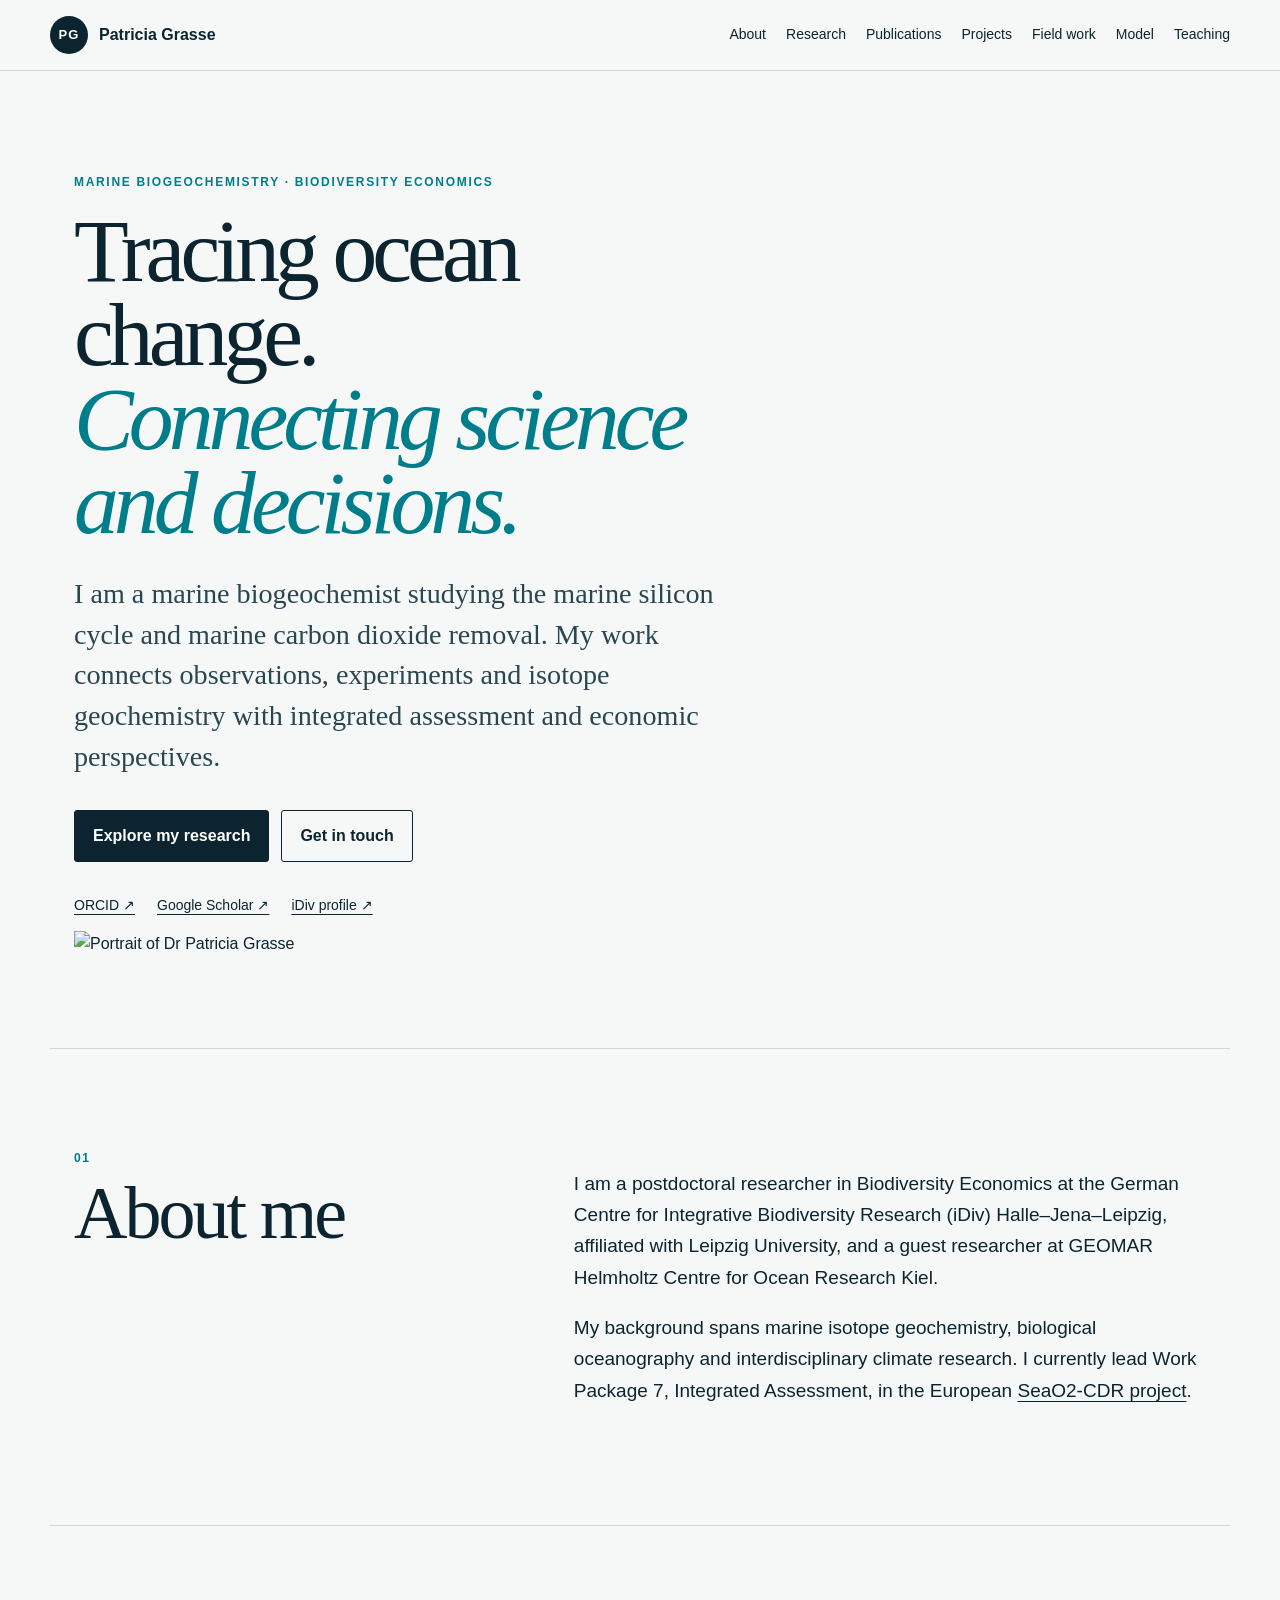
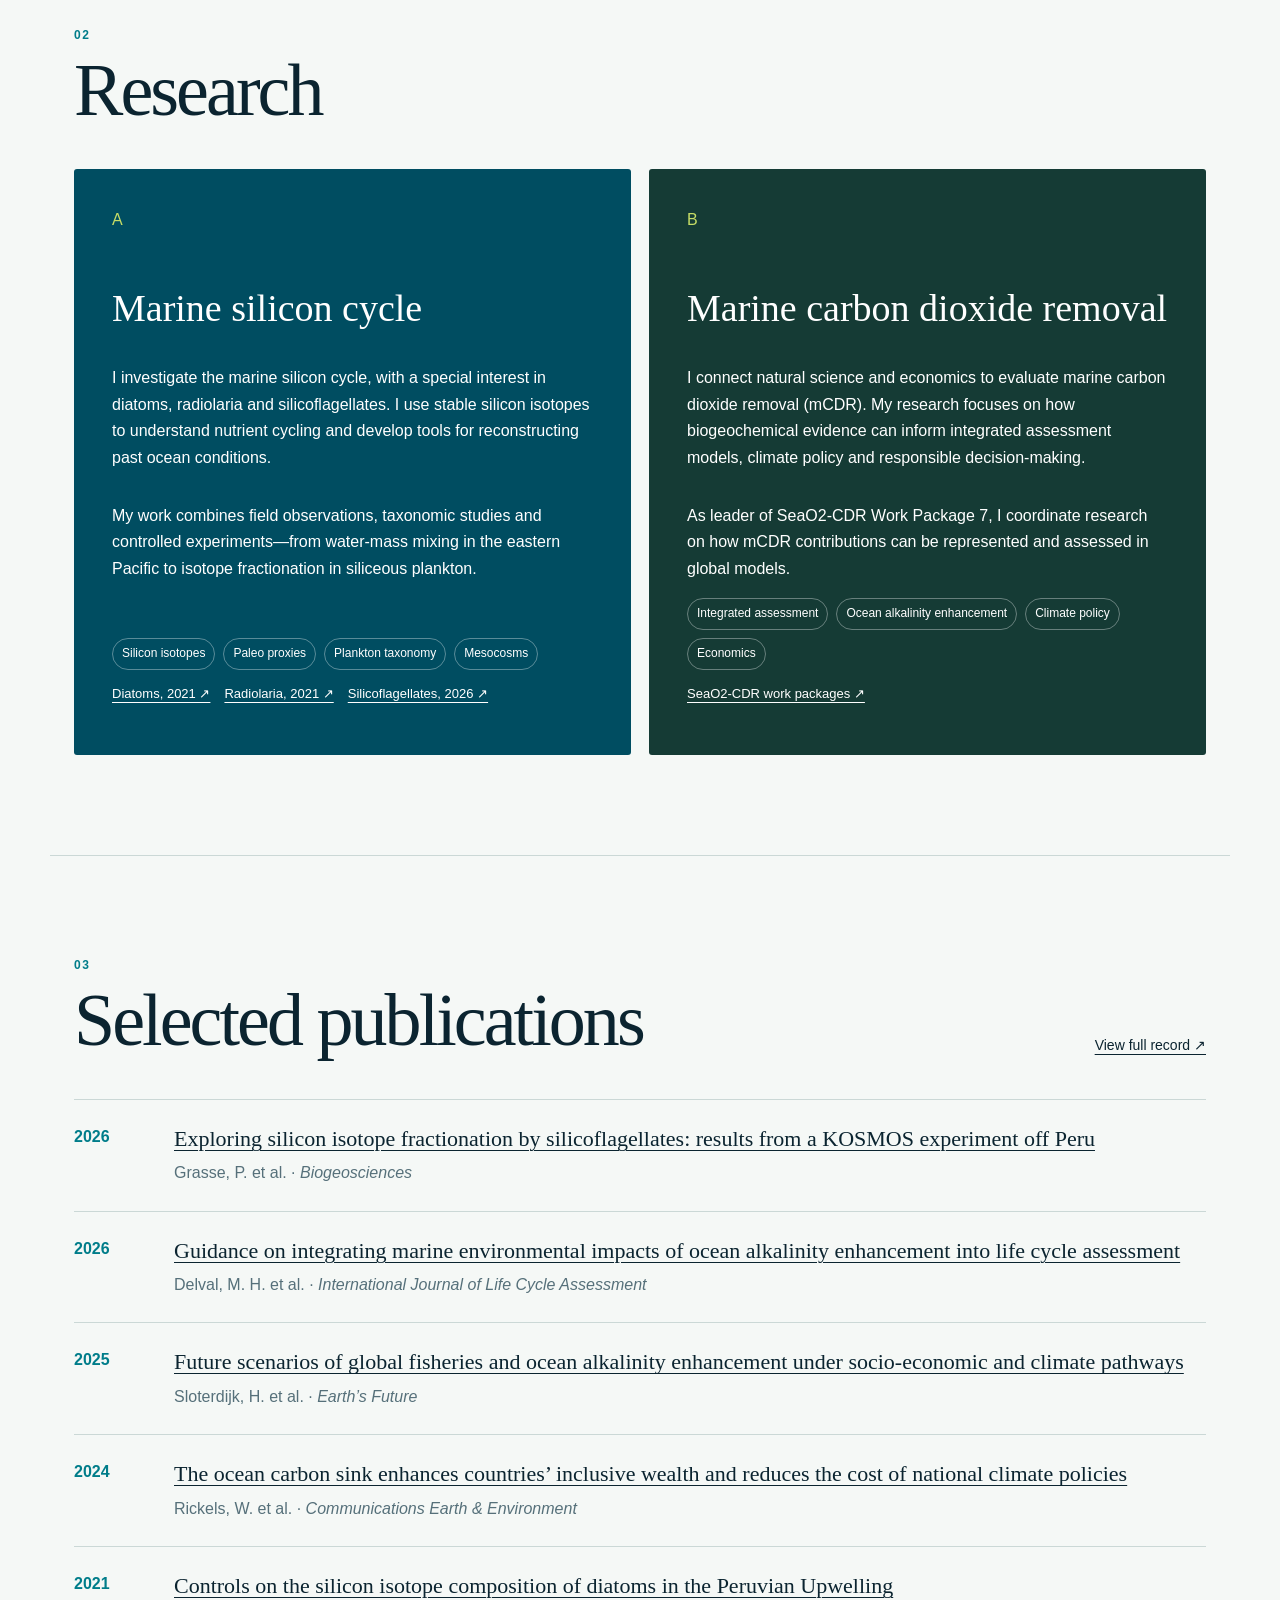
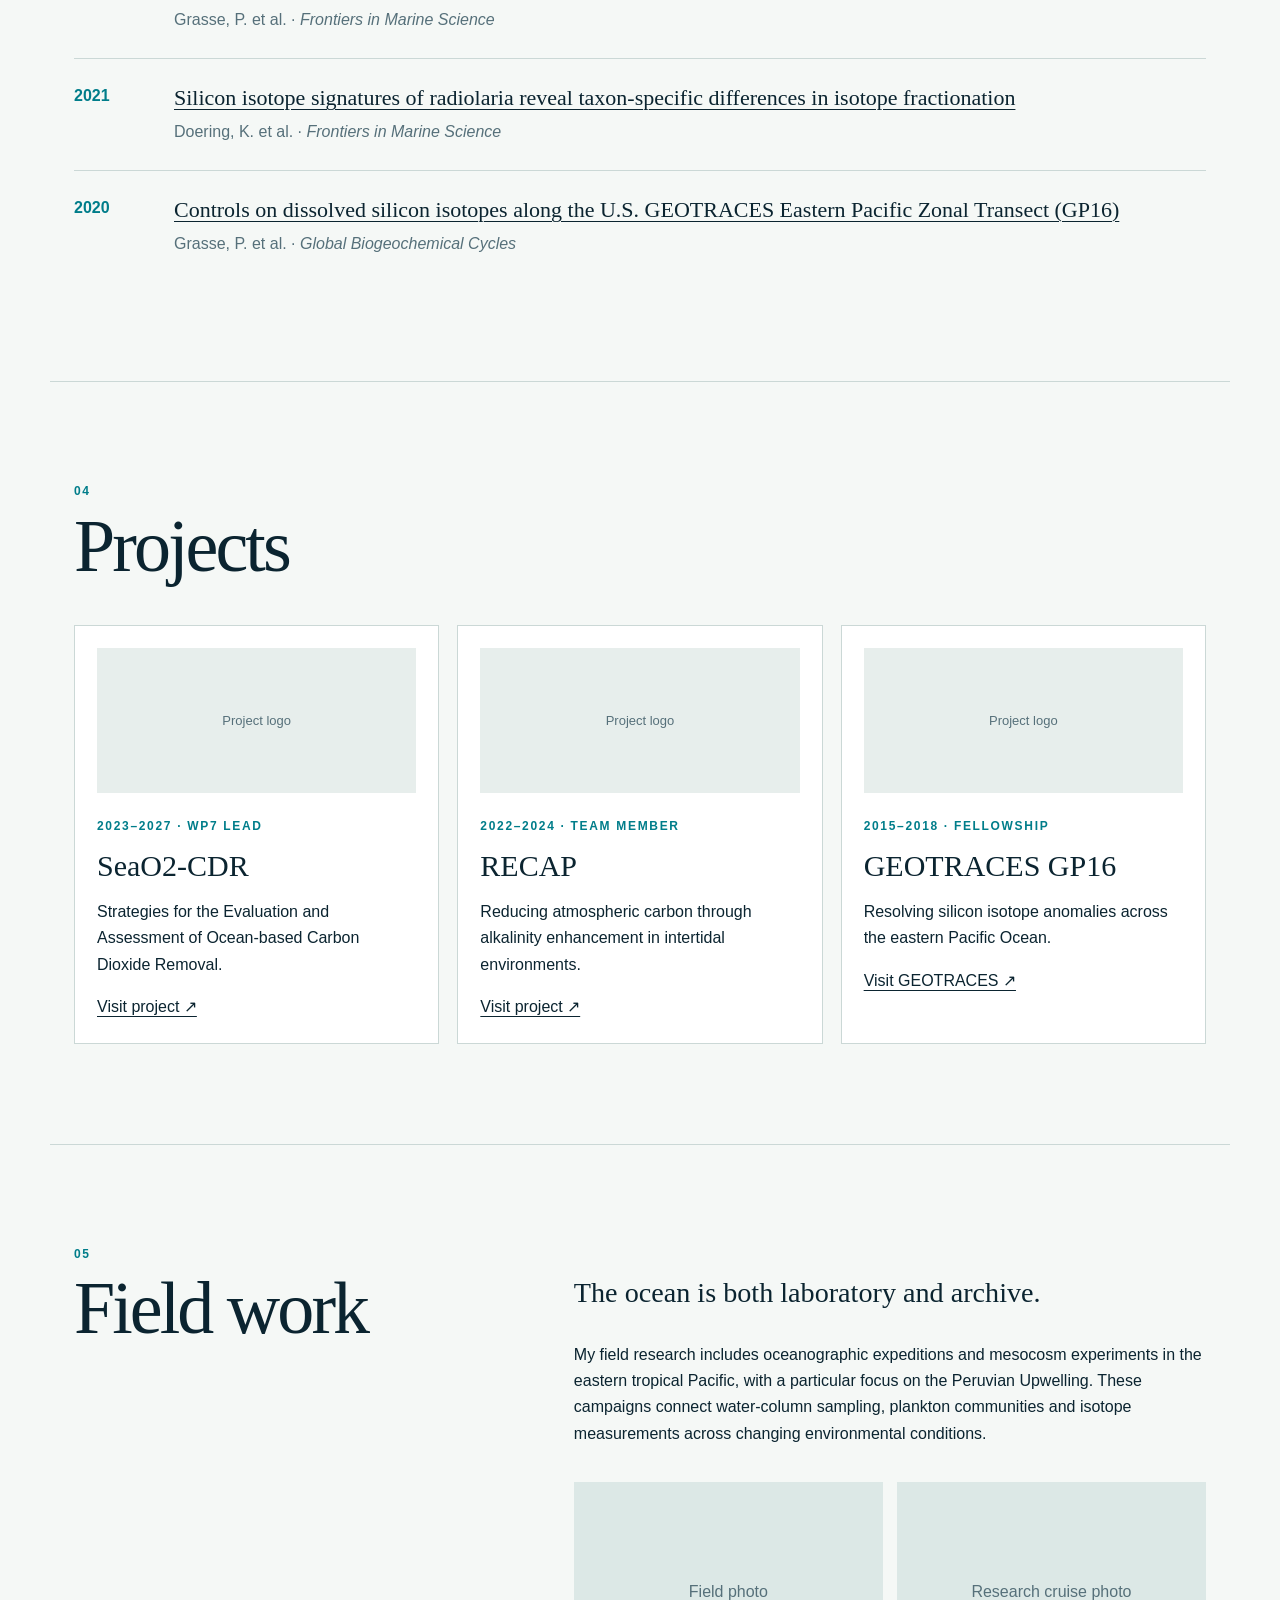
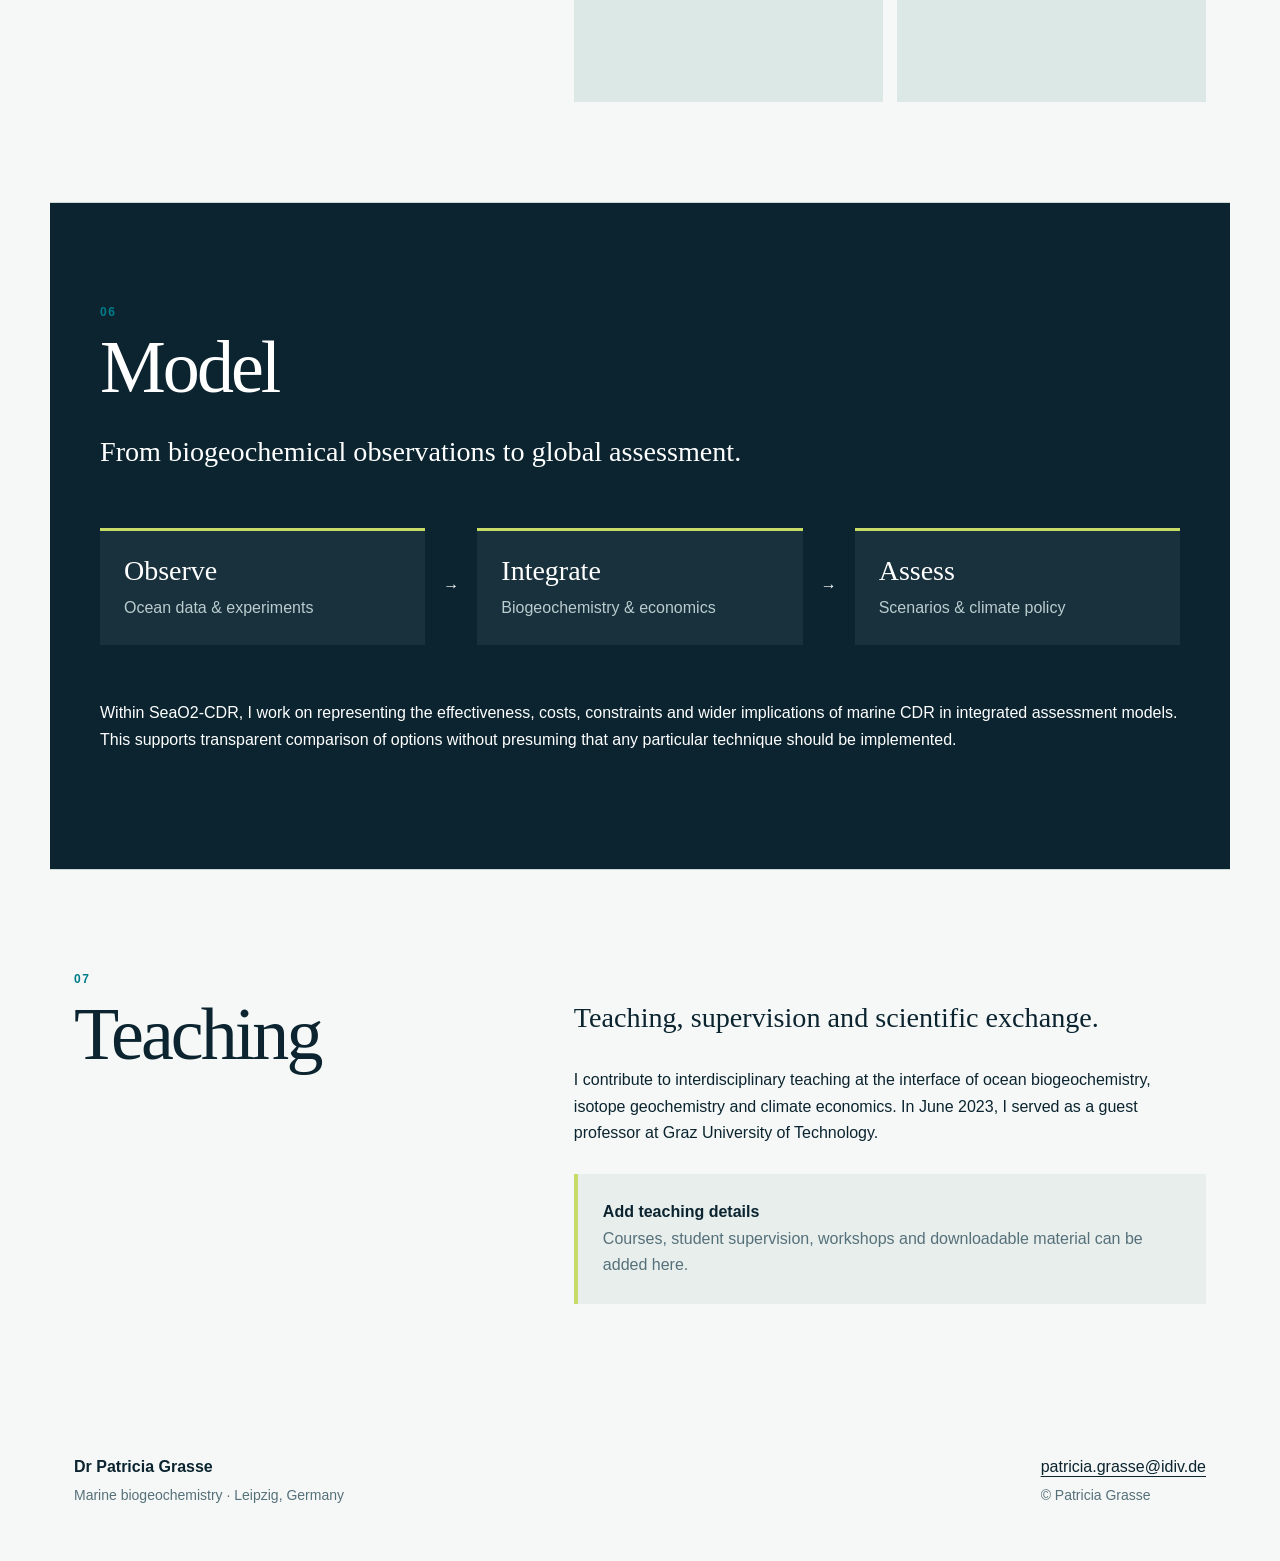
==== index.html @ 5b154c28 "Update index.html Portrait addedd" ====
<!doctype html>
<html lang="en">
<head>
  <meta charset="utf-8">
  <meta name="viewport" content="width=device-width,initial-scale=1">
  <meta name="description" content="Dr Patricia Grasse — marine biogeochemistry, silicon cycling and marine carbon dioxide removal.">
  <title>Dr Patricia Grasse | Marine Biogeochemistry</title>
  <link rel="stylesheet" href="assets/style.css">
  <script defer src="assets/site.js"></script>
</head>
<body>
  <header class="site-header">
    <a class="brand" href="#top" aria-label="Patricia Grasse, home">
      <span class="brand-mark">PG</span>
      <span>Patricia Grasse</span>
    </a>
    <button class="menu-button" aria-expanded="false" aria-controls="navigation">Menu</button>
    <nav id="navigation" aria-label="Main navigation">
      <a href="#about">About</a><a href="#research">Research</a><a href="#publications">Publications</a>
      <a href="#projects">Projects</a><a href="#fieldwork">Field work</a><a href="#model">Model</a><a href="#teaching">Teaching</a>
    </nav>
  </header>

  <main id="top">
    <section class="hero" id="about">
      <div class="hero-copy">
        <p class="eyebrow">Marine biogeochemistry · Biodiversity economics</p>
        <h1>Tracing ocean change.<br><em>Connecting science and decisions.</em></h1>
        <p class="intro">I am a marine biogeochemist studying the marine silicon cycle and marine carbon dioxide removal. My work connects observations, experiments and isotope geochemistry with integrated assessment and economic perspectives.</p>
        <div class="actions">
          <a class="button primary" href="#research">Explore my research</a>
          <a class="button" href="mailto:patricia.grasse@idiv.de">Get in touch</a>
        </div>
        <ul class="quick-links" aria-label="Research profiles">
          <li><a href="https://orcid.org/0000-0002-1745-4418" target="_blank" rel="noreferrer">ORCID ↗</a></li>
          <li><a href="https://scholar.google.com/citations?user=klbRgMwAAAAJ&amp;hl=en" target="_blank" rel="noreferrer">Google Scholar ↗</a></li>
          <li><a href="https://www.idiv.de/staff/patricia-grasse/" target="_blank" rel="noreferrer">iDiv profile ↗</a></li>
        </ul>
     <img
  class="portrait-photo"
  src="assets/patricia-grasse.jpg"
  alt="Portrait of Dr Patricia Grasse"
>
    </section>

    <section class="section split-heading">
      <div><p class="section-number">01</p><h2>About me</h2></div>
      <div class="prose">
        <p>I am a postdoctoral researcher in Biodiversity Economics at the German Centre for Integrative Biodiversity Research (iDiv) Halle–Jena–Leipzig, affiliated with Leipzig University, and a guest researcher at GEOMAR Helmholtz Centre for Ocean Research Kiel.</p>
        <p>My background spans marine isotope geochemistry, biological oceanography and interdisciplinary climate research. I currently lead Work Package 7, Integrated Assessment, in the European <a href="https://seao2-cdr.eu/" target="_blank" rel="noreferrer">SeaO2-CDR project</a>.</p>
      </div>
    </section>

    <section class="section" id="research">
      <div class="section-title"><p class="section-number">02</p><h2>Research</h2></div>
      <div class="research-grid">
        <article class="research-card silicon">
          <p class="card-index">A</p><h3>Marine silicon cycle</h3>
          <p>I investigate the marine silicon cycle, with a special interest in diatoms, radiolaria and silicoflagellates. I use stable silicon isotopes to understand nutrient cycling and develop tools for reconstructing past ocean conditions.</p>
          <p>My work combines field observations, taxonomic studies and controlled experiments—from water-mass mixing in the eastern Pacific to isotope fractionation in siliceous plankton.</p>
          <div class="tags"><span>Silicon isotopes</span><span>Paleo proxies</span><span>Plankton taxonomy</span><span>Mesocosms</span></div>
          <p class="references"><a href="https://doi.org/10.3389/fmars.2021.697400">Diatoms, 2021 ↗</a> <a href="https://doi.org/10.3389/fmars.2021.666896">Radiolaria, 2021 ↗</a> <a href="https://doi.org/10.5194/bg-23-5515-2026">Silicoflagellates, 2026 ↗</a></p>
        </article>
        <article class="research-card carbon">
          <p class="card-index">B</p><h3>Marine carbon dioxide removal</h3>
          <p>I connect natural science and economics to evaluate marine carbon dioxide removal (mCDR). My research focuses on how biogeochemical evidence can inform integrated assessment models, climate policy and responsible decision-making.</p>
          <p>As leader of SeaO2-CDR Work Package 7, I coordinate research on how mCDR contributions can be represented and assessed in global models.</p>
          <div class="tags"><span>Integrated assessment</span><span>Ocean alkalinity enhancement</span><span>Climate policy</span><span>Economics</span></div>
          <p class="references"><a href="https://seao2-cdr.eu/work-packages/" target="_blank" rel="noreferrer">SeaO2-CDR work packages ↗</a></p>
        </article>
      </div>
    </section>

    <section class="section" id="publications">
      <div class="section-title row"><div><p class="section-number">03</p><h2>Selected publications</h2></div><a class="text-link" href="https://scholar.google.com/citations?user=klbRgMwAAAAJ&amp;hl=en">View full record ↗</a></div>
      <ol class="publication-list">
        <li><time>2026</time><div><a href="https://doi.org/10.5194/bg-23-5515-2026">Exploring silicon isotope fractionation by silicoflagellates: results from a KOSMOS experiment off Peru</a><p>Grasse, P. et al. · <i>Biogeosciences</i></p></div></li>
        <li><time>2026</time><div><a href="https://doi.org/10.1007/s11367-026-02707-z">Guidance on integrating marine environmental impacts of ocean alkalinity enhancement into life cycle assessment</a><p>Delval, M. H. et al. · <i>International Journal of Life Cycle Assessment</i></p></div></li>
        <li><time>2025</time><div><a href="https://doi.org/10.1029/2024EF005478">Future scenarios of global fisheries and ocean alkalinity enhancement under socio-economic and climate pathways</a><p>Sloterdijk, H. et al. · <i>Earth’s Future</i></p></div></li>
        <li><time>2024</time><div><a href="https://doi.org/10.1038/s43247-024-01674-3">The ocean carbon sink enhances countries’ inclusive wealth and reduces the cost of national climate policies</a><p>Rickels, W. et al. · <i>Communications Earth &amp; Environment</i></p></div></li>
        <li><time>2021</time><div><a href="https://doi.org/10.3389/fmars.2021.697400">Controls on the silicon isotope composition of diatoms in the Peruvian Upwelling</a><p>Grasse, P. et al. · <i>Frontiers in Marine Science</i></p></div></li>
        <li><time>2021</time><div><a href="https://doi.org/10.3389/fmars.2021.666896">Silicon isotope signatures of radiolaria reveal taxon-specific differences in isotope fractionation</a><p>Doering, K. et al. · <i>Frontiers in Marine Science</i></p></div></li>
        <li><time>2020</time><div><a href="https://doi.org/10.1029/2020GB006538">Controls on dissolved silicon isotopes along the U.S. GEOTRACES Eastern Pacific Zonal Transect (GP16)</a><p>Grasse, P. et al. · <i>Global Biogeochemical Cycles</i></p></div></li>
      </ol>
    </section>

    <section class="section" id="projects">
      <div class="section-title"><p class="section-number">04</p><h2>Projects</h2></div>
      <div class="project-grid">
        <article><div class="logo-placeholder">Project logo</div><p class="meta">2023–2027 · WP7 lead</p><h3>SeaO2-CDR</h3><p>Strategies for the Evaluation and Assessment of Ocean-based Carbon Dioxide Removal.</p><a href="https://seao2-cdr.eu/">Visit project ↗</a></article>
        <article><div class="logo-placeholder">Project logo</div><p class="meta">2022–2024 · Team member</p><h3>RECAP</h3><p>Reducing atmospheric carbon through alkalinity enhancement in intertidal environments.</p><a href="https://www.cima.ualg.pt/recap/">Visit project ↗</a></article>
        <article><div class="logo-placeholder">Project logo</div><p class="meta">2015–2018 · Fellowship</p><h3>GEOTRACES GP16</h3><p>Resolving silicon isotope anomalies across the eastern Pacific Ocean.</p><a href="https://www.geotraces.org/">Visit GEOTRACES ↗</a></article>
      </div>
    </section>

    <section class="section two-column" id="fieldwork">
      <div><p class="section-number">05</p><h2>Field work</h2></div>
      <div>
        <p class="lead">The ocean is both laboratory and archive.</p>
        <p>My field research includes oceanographic expeditions and mesocosm experiments in the eastern tropical Pacific, with a particular focus on the Peruvian Upwelling. These campaigns connect water-column sampling, plankton communities and isotope measurements across changing environmental conditions.</p>
        <div class="photo-strip"><div>Field photo</div><div>Research cruise photo</div></div>
      </div>
    </section>

    <section class="section model-section" id="model">
      <div><p class="section-number">06</p><h2>Model</h2><p class="lead">From biogeochemical observations to global assessment.</p></div>
      <div class="model-flow" aria-label="Research model workflow">
        <div><strong>Observe</strong><span>Ocean data &amp; experiments</span></div><b>→</b><div><strong>Integrate</strong><span>Biogeochemistry &amp; economics</span></div><b>→</b><div><strong>Assess</strong><span>Scenarios &amp; climate policy</span></div>
      </div>
      <p>Within SeaO2-CDR, I work on representing the effectiveness, costs, constraints and wider implications of marine CDR in integrated assessment models. This supports transparent comparison of options without presuming that any particular technique should be implemented.</p>
    </section>

    <section class="section two-column" id="teaching">
      <div><p class="section-number">07</p><h2>Teaching</h2></div>
      <div><p class="lead">Teaching, supervision and scientific exchange.</p><p>I contribute to interdisciplinary teaching at the interface of ocean biogeochemistry, isotope geochemistry and climate economics. In June 2023, I served as a guest professor at Graz University of Technology.</p><div class="placeholder-note"><strong>Add teaching details</strong><span>Courses, student supervision, workshops and downloadable material can be added here.</span></div></div>
    </section>
  </main>

  <footer><div><strong>Dr Patricia Grasse</strong><p>Marine biogeochemistry · Leipzig, Germany</p></div><div><a href="mailto:patricia.grasse@idiv.de">patricia.grasse@idiv.de</a><p>© <span id="year"></span> Patricia Grasse</p></div></footer>
</body>
</html>
---- assets/style.css ----
:root{--ink:#0b2430;--muted:#56707a;--paper:#f5f8f6;--white:#fff;--sea:#007d8a;--deep:#004d61;--lime:#c6dc66;--line:#cbd8d6;--max:1180px}*{box-sizing:border-box}html{scroll-behavior:smooth}body{margin:0;background:var(--paper);color:var(--ink);font:16px/1.65 Arial,Helvetica,sans-serif}a{color:inherit;text-decoration-thickness:1px;text-underline-offset:4px}a:hover{color:var(--sea)}.site-header{position:sticky;top:0;z-index:10;display:flex;align-items:center;justify-content:space-between;gap:24px;padding:16px max(24px,calc((100vw - var(--max))/2));background:rgba(245,248,246,.94);border-bottom:1px solid var(--line);backdrop-filter:blur(12px)}.brand{display:flex;align-items:center;gap:11px;font-weight:700;text-decoration:none}.brand-mark{display:grid;place-items:center;width:38px;height:38px;border-radius:50%;background:var(--ink);color:#fff;font-size:13px;letter-spacing:.08em}nav{display:flex;gap:20px}nav a{font-size:14px;text-decoration:none}.menu-button{display:none;border:1px solid var(--line);background:transparent;padding:8px 12px;border-radius:4px}main,footer{max-width:var(--max);margin:auto}.hero{min-height:680px;display:grid;grid-template-columns:1.5fr .8fr;align-items:center;gap:9vw;padding:90px 24px}.eyebrow,.section-number,.meta{font-size:12px;font-weight:700;letter-spacing:.14em;text-transform:uppercase;color:var(--sea)}h1{max-width:790px;margin:16px 0 26px;font-family:Georgia,serif;font-size:clamp(50px,7vw,96px);line-height:.94;letter-spacing:-.055em;font-weight:400}h1 em{color:var(--sea);font-weight:400}.intro,.lead{font-family:Georgia,serif;font-size:clamp(20px,2.2vw,29px);line-height:1.45}.intro{max-width:760px;color:#294651}.actions{display:flex;gap:12px;margin:32px 0}.button{padding:12px 18px;border:1px solid var(--ink);border-radius:3px;text-decoration:none;font-weight:700}.button.primary{background:var(--ink);color:#fff}.quick-links{display:flex;gap:22px;padding:0;list-style:none;font-size:14px}.portrait-placeholder{aspect-ratio:3/4;display:flex;flex-direction:column;justify-content:flex-end;padding:25px;background:linear-gradient(145deg,#0b586a,#78b9b2);color:white;border-radius:2px}.portrait-placeholder span{font:40px Georgia,serif}.portrait-placeholder small{opacity:.8}.section{padding:100px 24px;border-top:1px solid var(--line);scroll-margin-top:65px}.section-title{margin-bottom:42px}.section-title.row{display:flex;align-items:end;justify-content:space-between;gap:20px}.section-number{margin:0 0 7px}.section h2{margin:0;font:400 clamp(42px,6vw,74px)/1 Georgia,serif;letter-spacing:-.04em}.split-heading,.two-column{display:grid;grid-template-columns:1fr 1.7fr;gap:10vw}.prose{font-size:19px}.research-grid{display:grid;grid-template-columns:1fr 1fr;gap:18px}.research-card{min-height:510px;padding:38px;border-radius:3px;color:#fff;display:flex;flex-direction:column}.research-card.silicon{background:var(--deep)}.research-card.carbon{background:#153b35}.card-index{margin:0 0 55px;color:var(--lime)}.research-card h3{font:38px/1.08 Georgia,serif;margin:0 0 20px}.research-card p{max-width:580px}.tags{display:flex;gap:8px;flex-wrap:wrap;margin-top:auto}.tags span{padding:5px 9px;border:1px solid rgba(255,255,255,.35);border-radius:20px;font-size:12px}.references{display:flex;gap:14px;flex-wrap:wrap;font-size:13px}.publication-list{padding:0;margin:0;list-style:none}.publication-list li{display:grid;grid-template-columns:80px 1fr;gap:20px;padding:24px 0;border-top:1px solid var(--line)}.publication-list time{color:var(--sea);font-weight:700}.publication-list a{font:22px/1.35 Georgia,serif}.publication-list p{margin:6px 0 0;color:var(--muted)}.text-link{font-size:14px}.project-grid{display:grid;grid-template-columns:repeat(3,1fr);gap:18px}.project-grid article{padding:22px;border:1px solid var(--line);background:var(--white)}.project-grid h3{font:30px Georgia,serif;margin:6px 0}.logo-placeholder{height:145px;display:grid;place-items:center;margin-bottom:24px;background:#e7eeec;color:var(--muted);font-size:13px}.photo-strip{display:grid;grid-template-columns:1fr 1fr;gap:14px;margin-top:35px}.photo-strip div{height:220px;display:grid;place-items:center;background:#dce8e6;color:var(--muted)}.model-section{background:var(--ink);color:#fff;max-width:none;padding-left:max(24px,calc((100vw - var(--max))/2));padding-right:max(24px,calc((100vw - var(--max))/2))}.model-flow{display:grid;grid-template-columns:1fr auto 1fr auto 1fr;align-items:center;gap:18px;margin:55px 0}.model-flow div{padding:24px;border-top:3px solid var(--lime);background:rgba(255,255,255,.06)}.model-flow strong,.model-flow span{display:block}.model-flow strong{font:28px Georgia,serif}.model-flow span{margin-top:8px;color:#b9cccf}.placeholder-note{display:flex;flex-direction:column;padding:25px;margin-top:28px;border-left:4px solid var(--lime);background:#e7eeec}.placeholder-note span{color:var(--muted)}footer{display:flex;justify-content:space-between;padding:50px 24px}footer p{margin:4px 0;color:var(--muted);font-size:14px}@media(max-width:850px){.menu-button{display:block}nav{display:none;position:absolute;left:0;right:0;top:71px;padding:18px 24px;background:var(--paper);border-bottom:1px solid var(--line);flex-direction:column}nav.open{display:flex}.hero{grid-template-columns:1fr;padding-top:60px}.portrait-placeholder{max-width:380px;width:100%}.split-heading,.two-column{grid-template-columns:1fr;gap:35px}.research-grid,.project-grid{grid-template-columns:1fr}.model-flow{grid-template-columns:1fr}.model-flow b{transform:rotate(90deg);justify-self:center}.section{padding-top:72px;padding-bottom:72px}}@media(max-width:520px){h1{font-size:48px}.actions,.quick-links,.section-title.row,footer{align-items:flex-start;flex-direction:column}.research-card{padding:26px}.publication-list li{grid-template-columns:55px 1fr}.photo-strip{grid-template-columns:1fr}.site-header{padding-left:16px;padding-right:16px}}
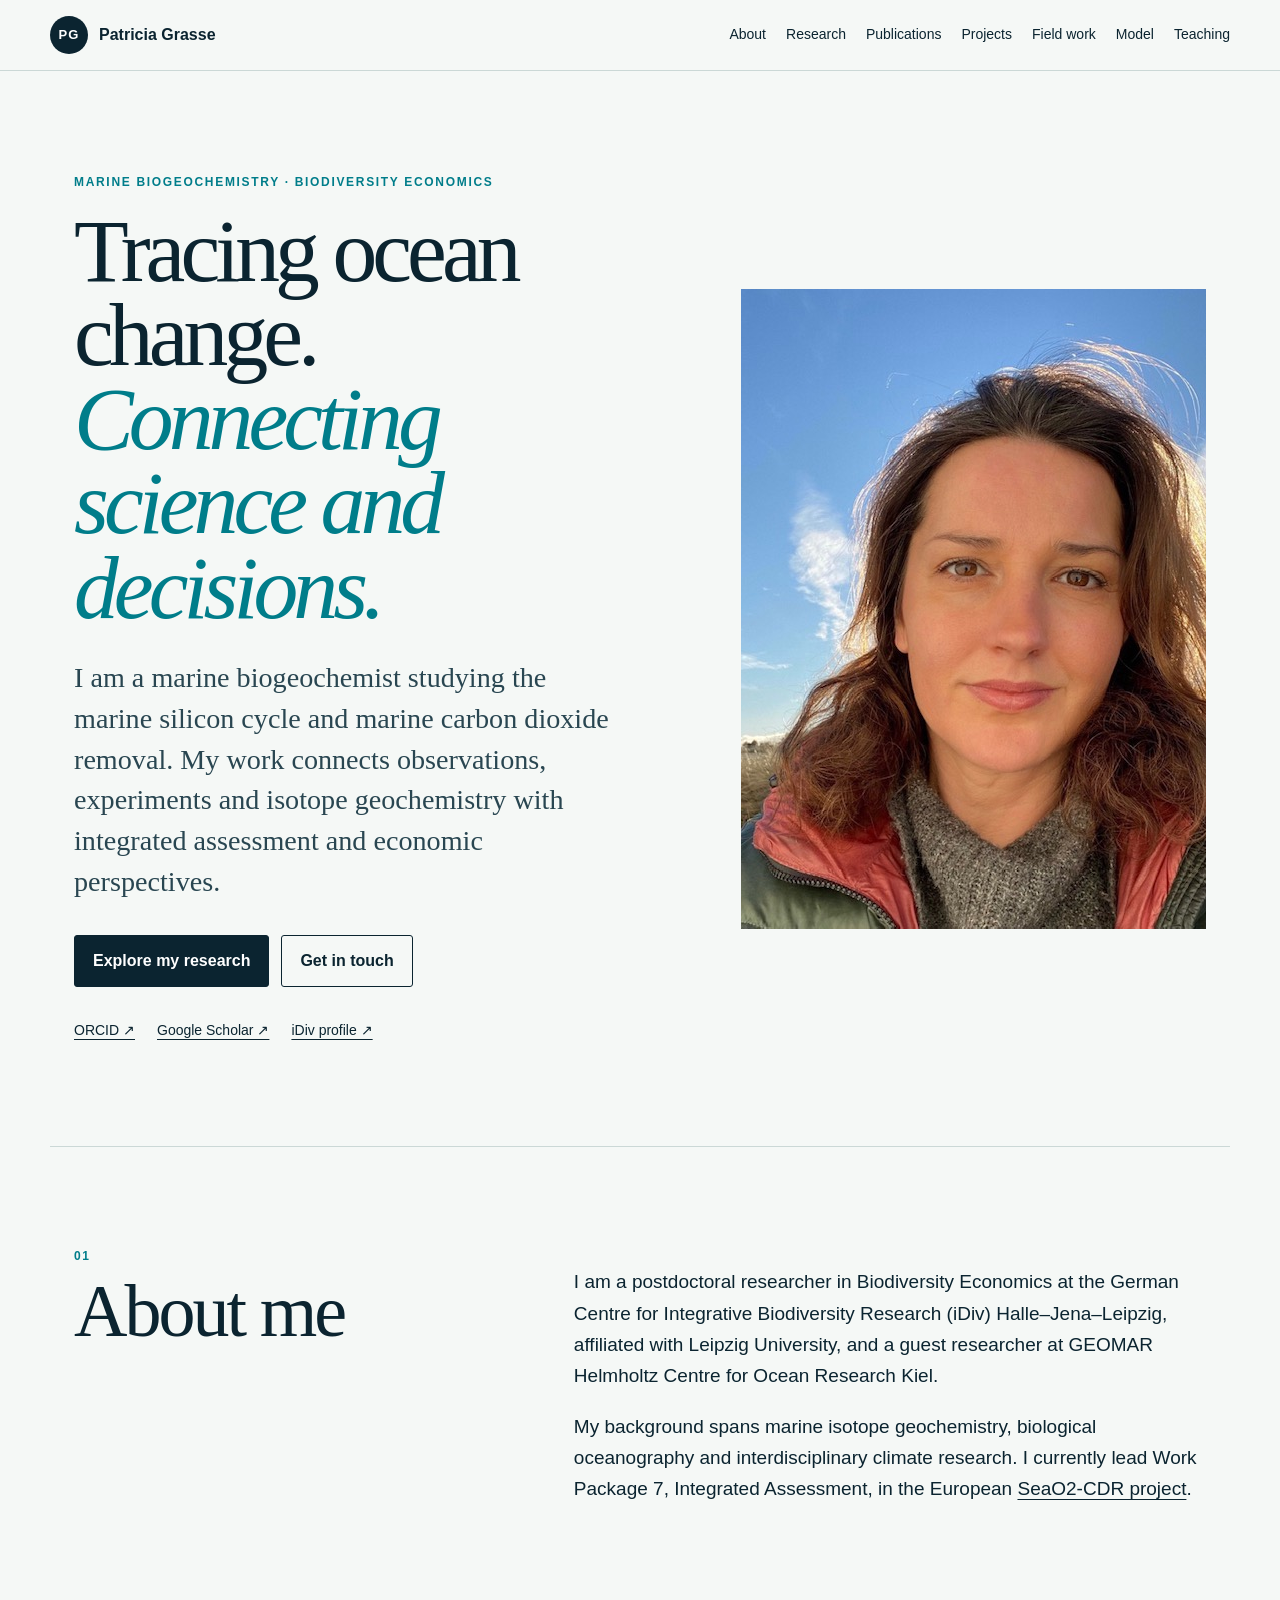
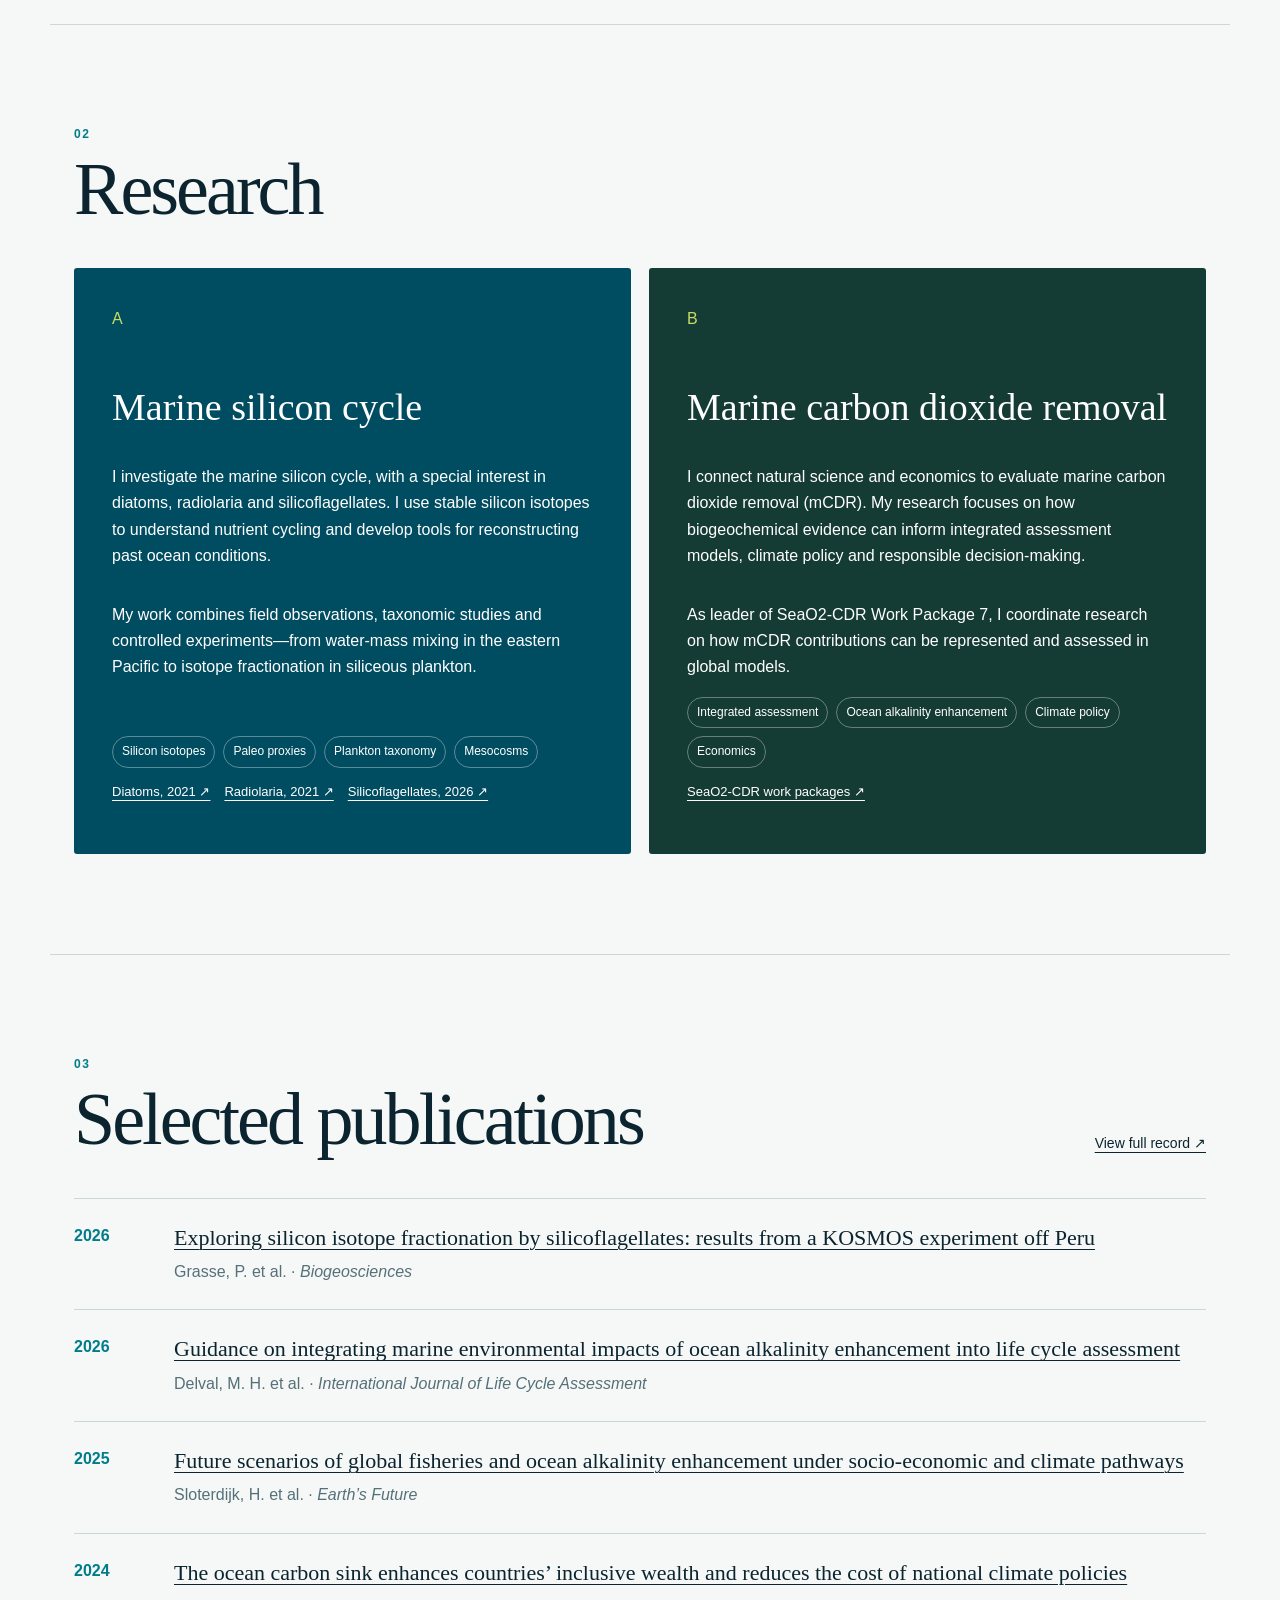
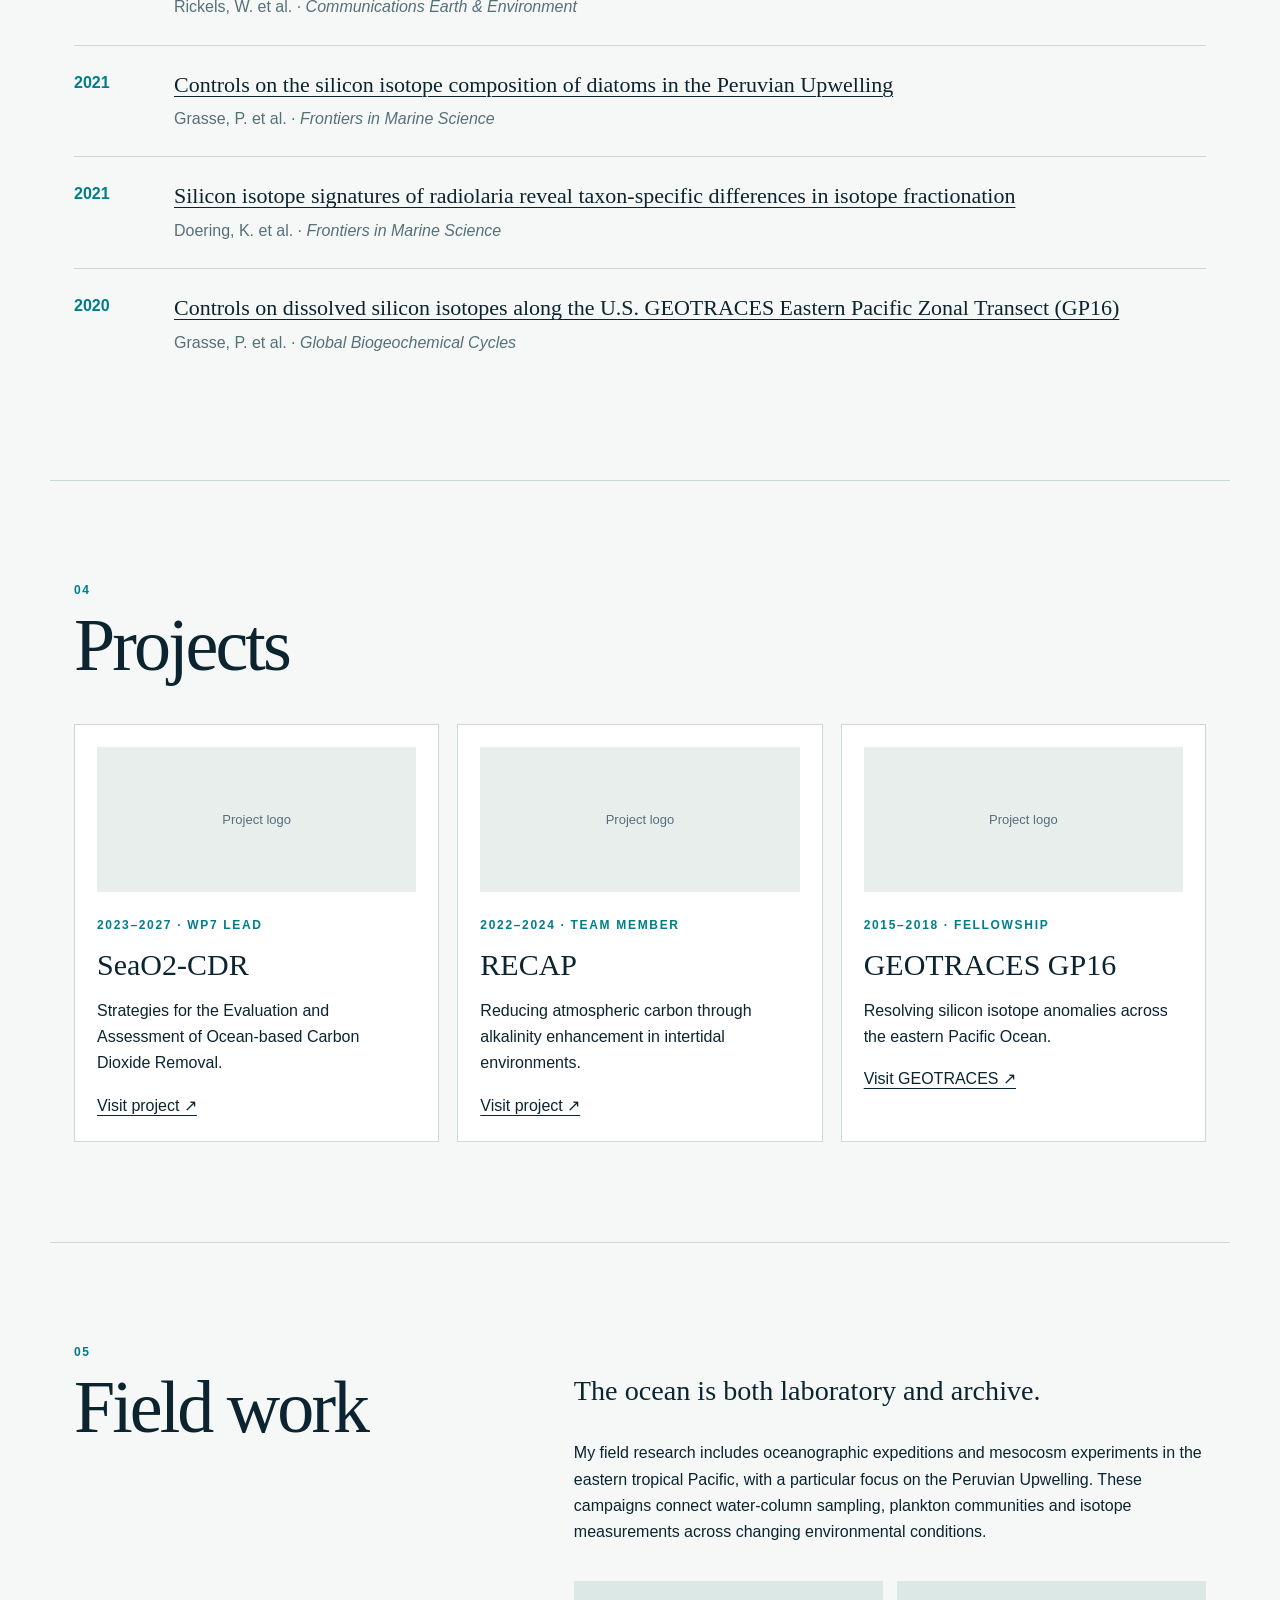
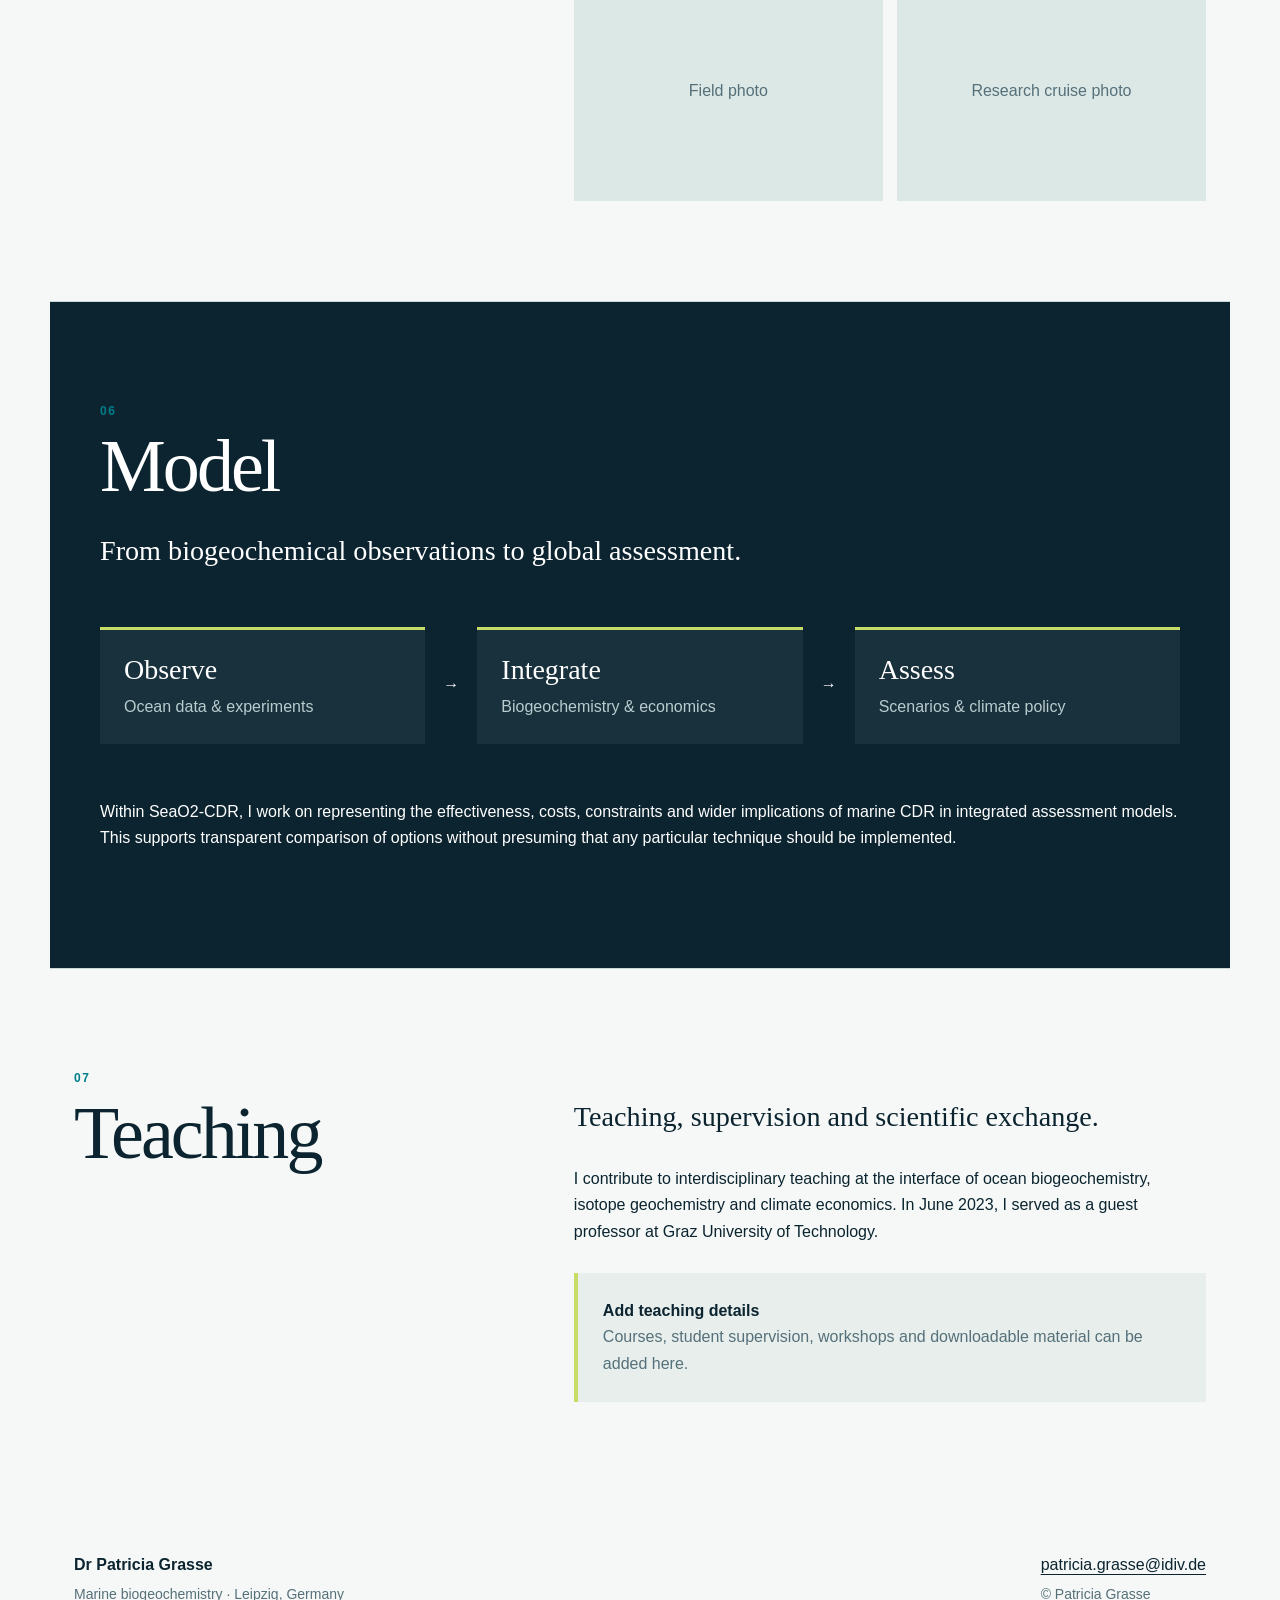
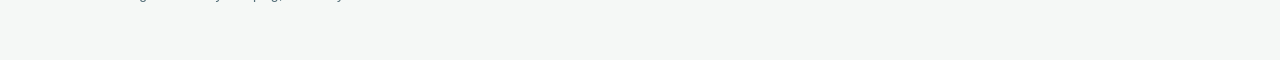
==== commit d5f82feb: "Update index.html error in closing idiv" ====
--- a/index.html
+++ b/index.html
@@ -31,17 +31,21 @@
           <a class="button primary" href="#research">Explore my research</a>
           <a class="button" href="mailto:patricia.grasse@idiv.de">Get in touch</a>
         </div>
-        <ul class="quick-links" aria-label="Research profiles">
-          <li><a href="https://orcid.org/0000-0002-1745-4418" target="_blank" rel="noreferrer">ORCID ↗</a></li>
-          <li><a href="https://scholar.google.com/citations?user=klbRgMwAAAAJ&amp;hl=en" target="_blank" rel="noreferrer">Google Scholar ↗</a></li>
-          <li><a href="https://www.idiv.de/staff/patricia-grasse/" target="_blank" rel="noreferrer">iDiv profile ↗</a></li>
-        </ul>
-     <img
+      <ul class="quick-links" aria-label="Research profiles">
+  <li><a href="https://orcid.org/0000-0002-1745-4418" target="_blank" rel="noreferrer">ORCID ↗</a></li>
+  <li><a href="https://scholar.google.com/citations?user=klbRgMwAAAAJ&amp;hl=en" target="_blank" rel="noreferrer">Google Scholar ↗</a></li>
+  <li><a href="https://www.idiv.de/staff/patricia-grasse/" target="_blank" rel="noreferrer">iDiv profile ↗</a></li>
+</ul>
+
+</div>
+
+<img
   class="portrait-photo"
   src="assets/patricia-grasse.jpg"
   alt="Portrait of Dr Patricia Grasse"
 >
-    </section>
+
+</section>
 
     <section class="section split-heading">
       <div><p class="section-number">01</p><h2>About me</h2></div>
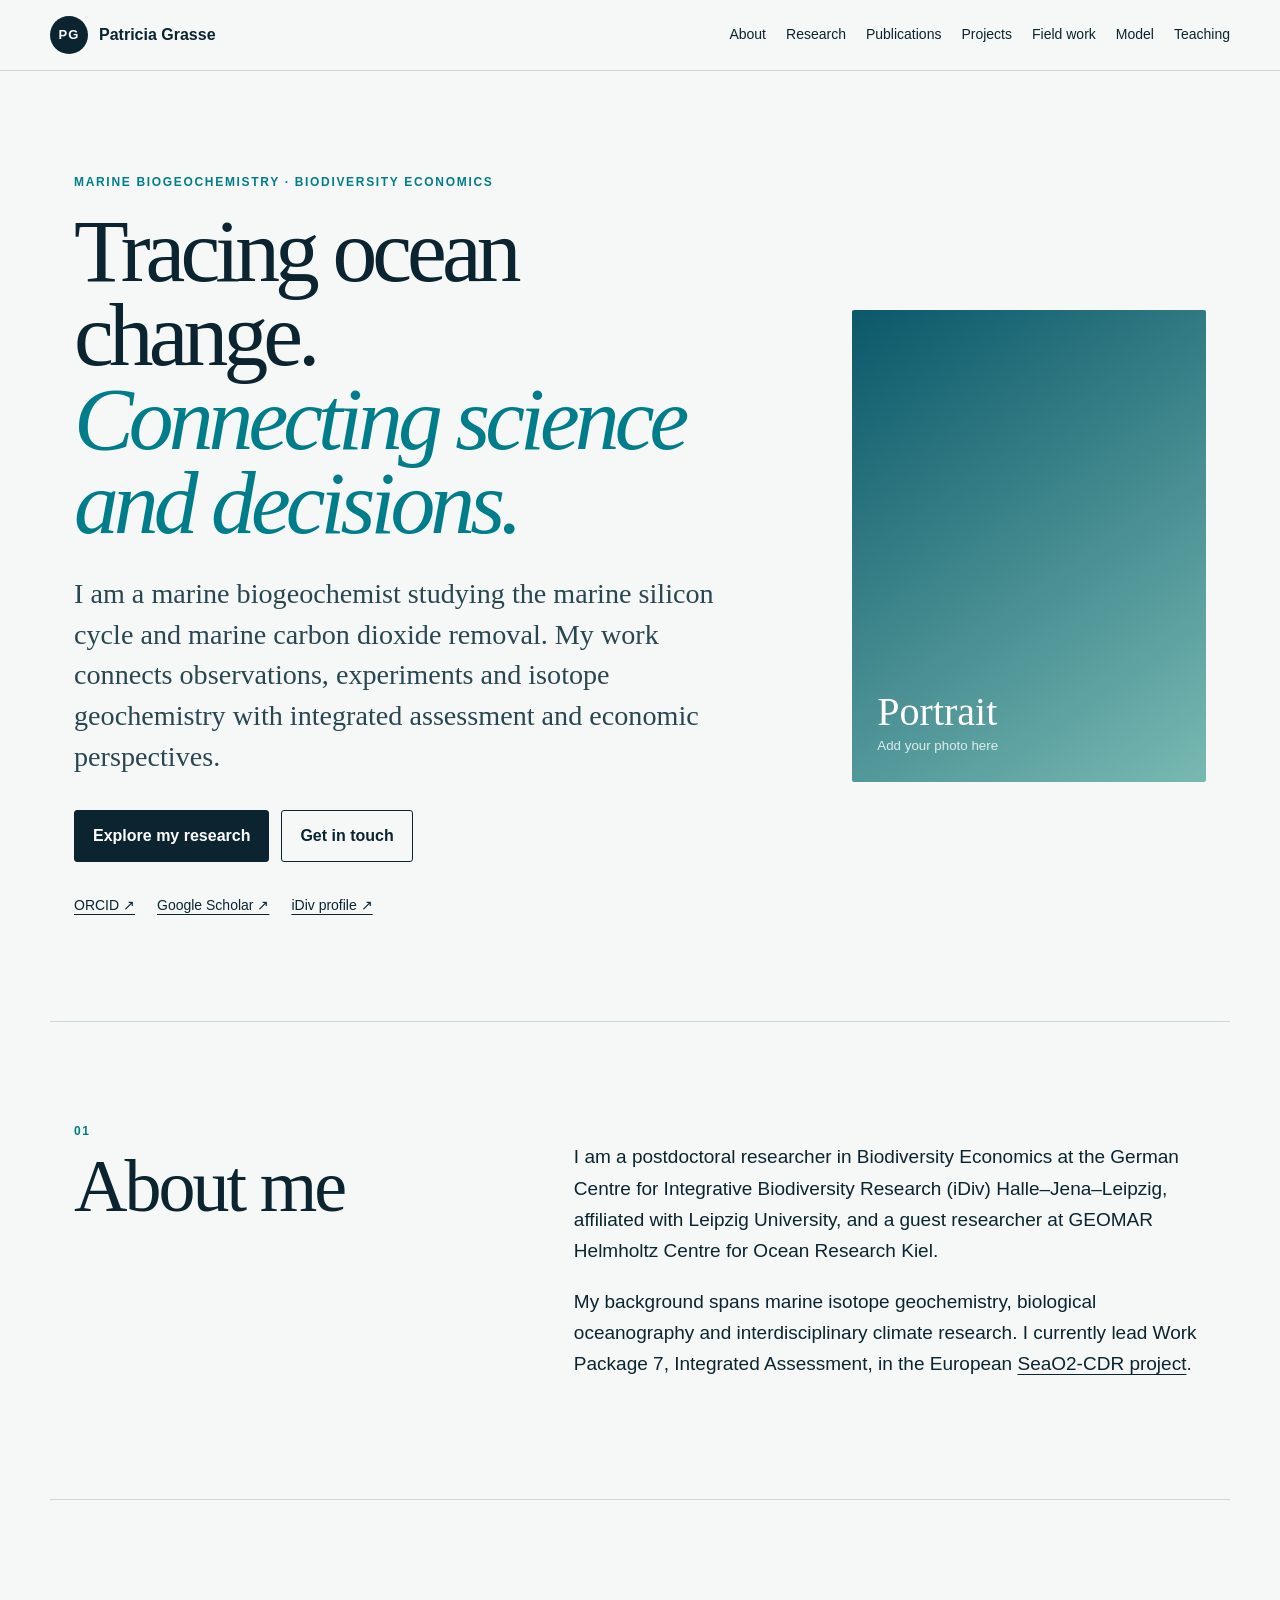
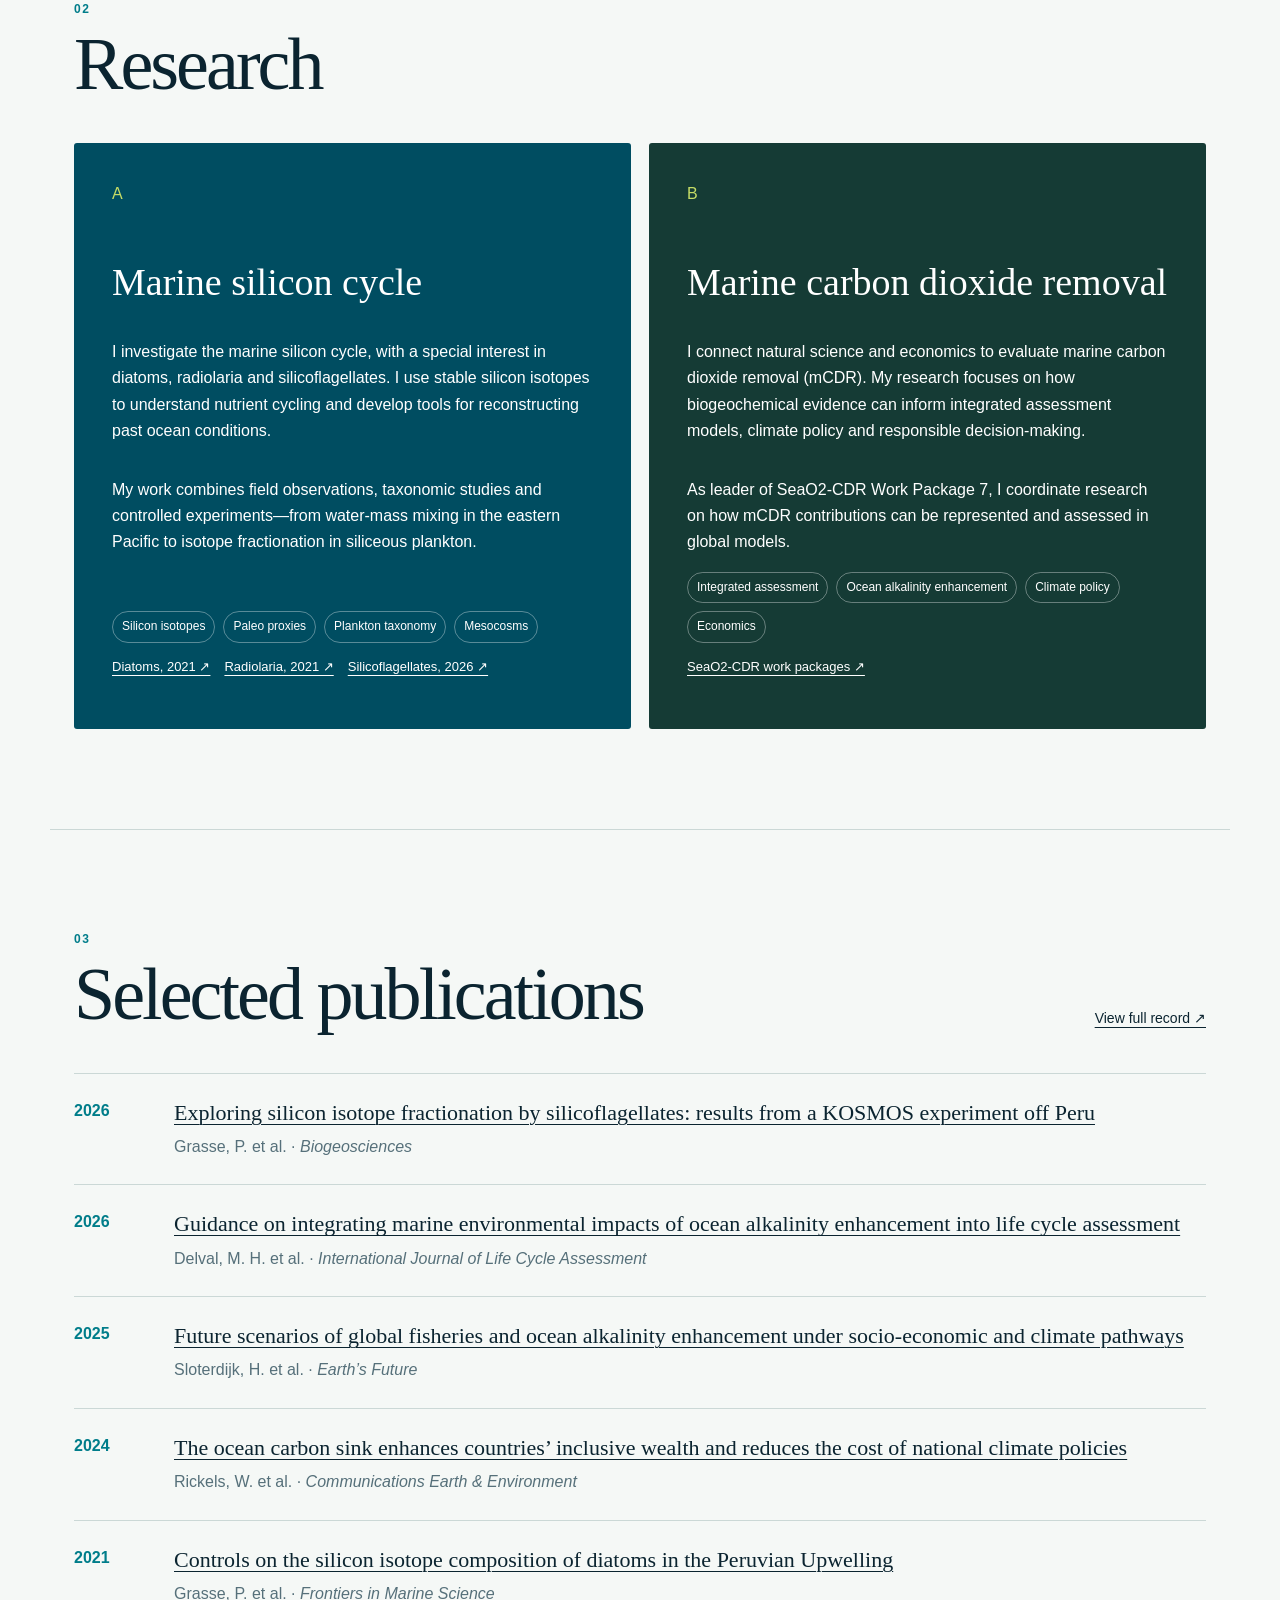
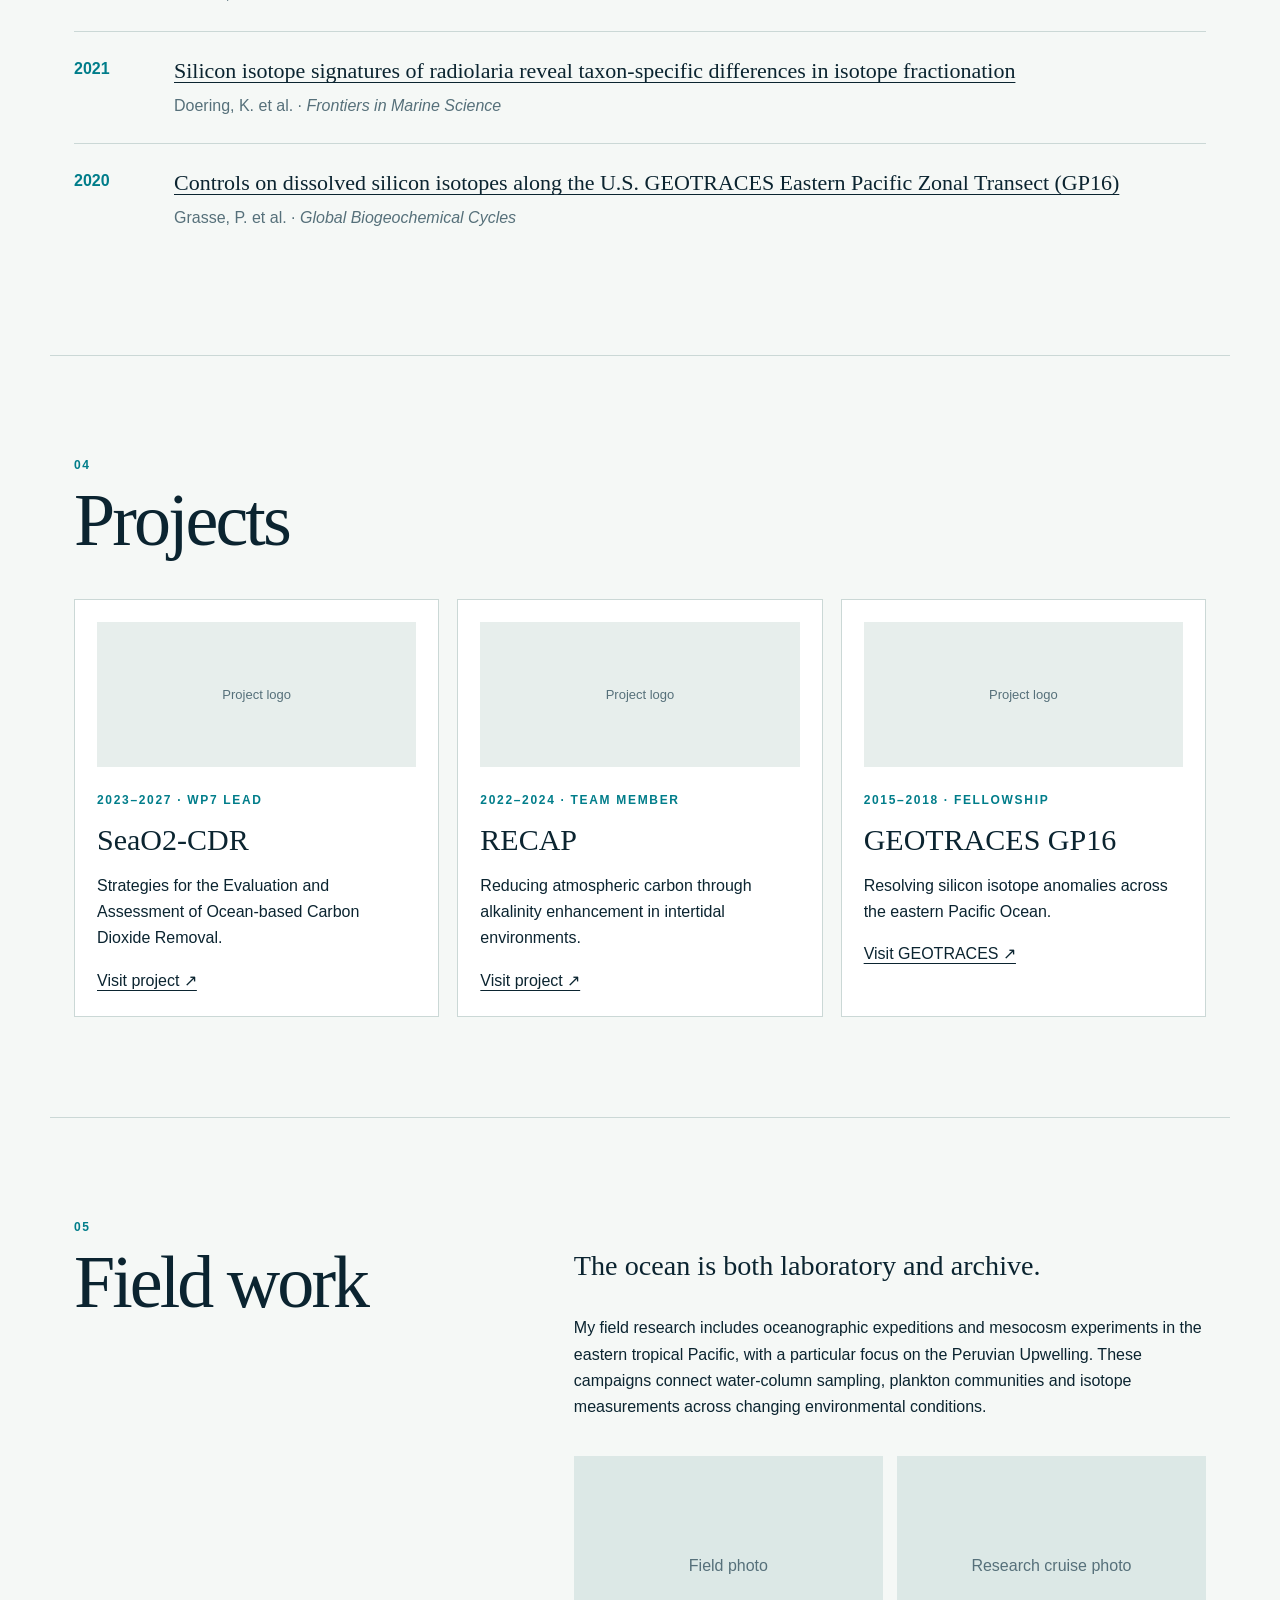
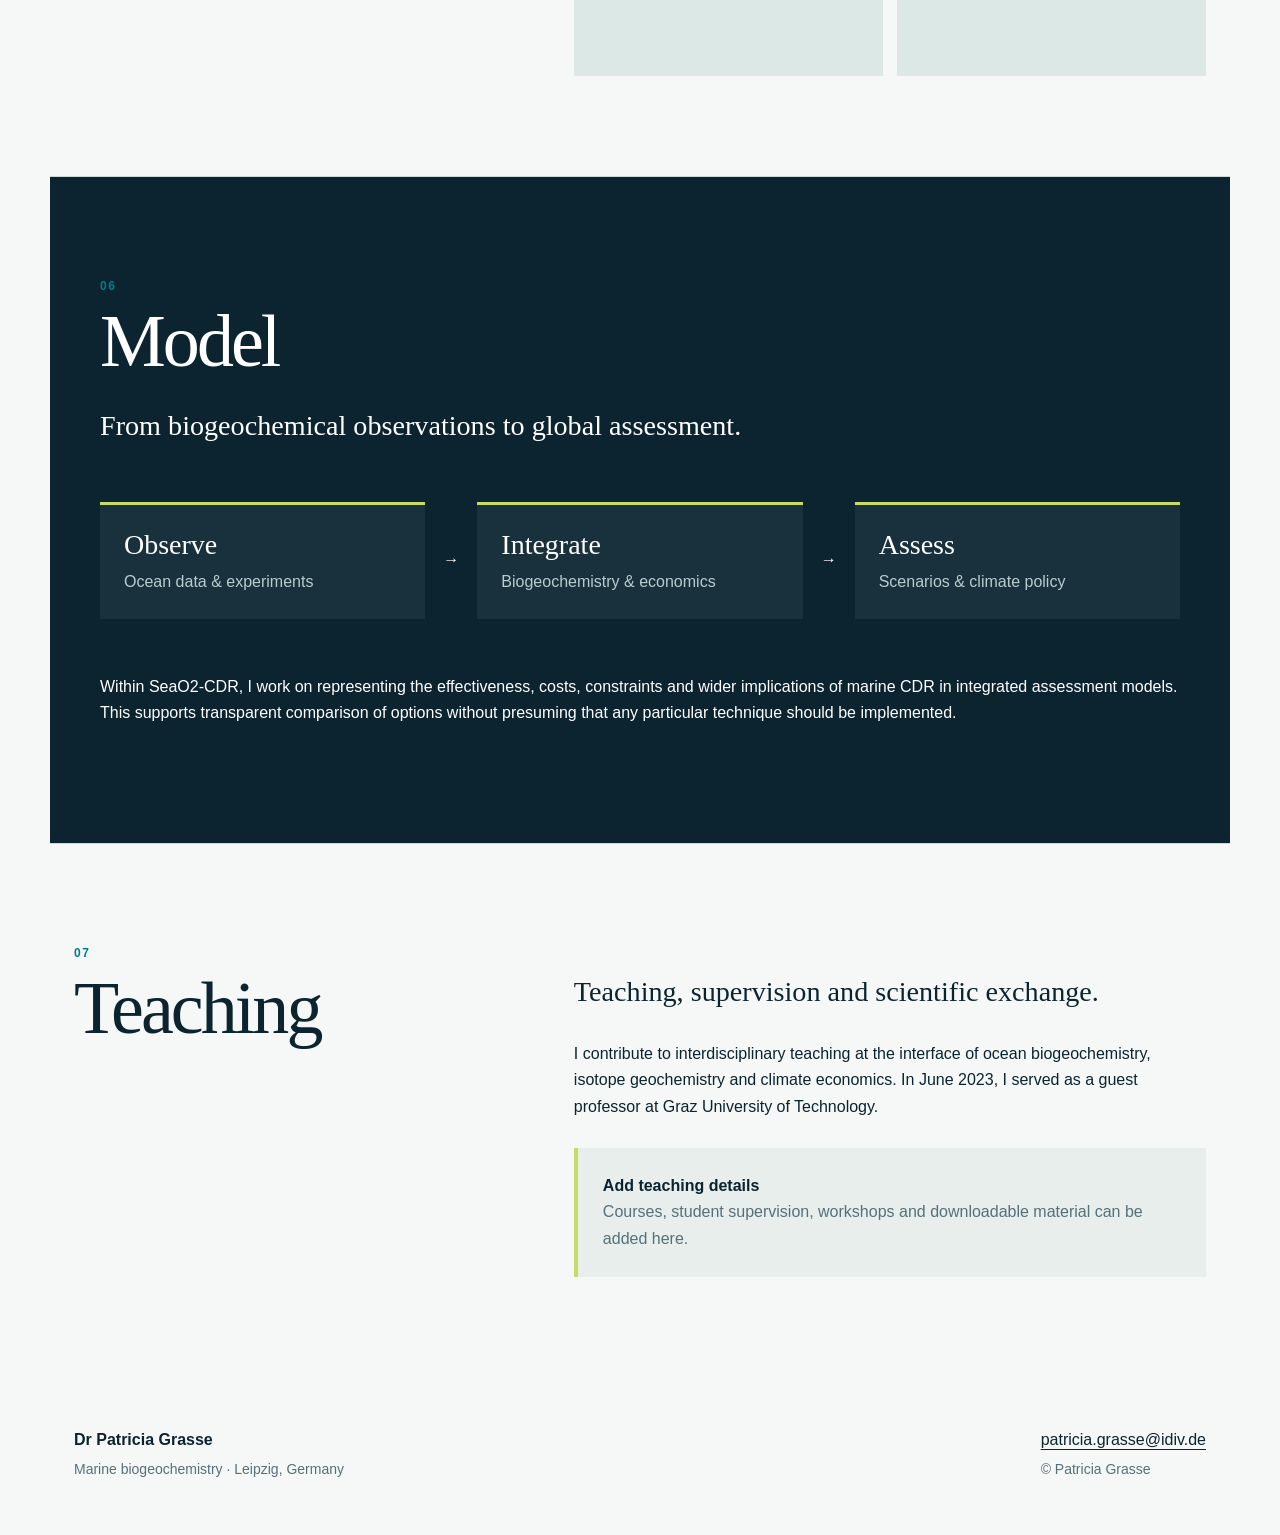
==== commit bbb2254f: "Add files via upload" ====
--- a/index.html
+++ b/index.html
@@ -31,21 +31,16 @@
           <a class="button primary" href="#research">Explore my research</a>
           <a class="button" href="mailto:patricia.grasse@idiv.de">Get in touch</a>
         </div>
-      <ul class="quick-links" aria-label="Research profiles">
-  <li><a href="https://orcid.org/0000-0002-1745-4418" target="_blank" rel="noreferrer">ORCID ↗</a></li>
-  <li><a href="https://scholar.google.com/citations?user=klbRgMwAAAAJ&amp;hl=en" target="_blank" rel="noreferrer">Google Scholar ↗</a></li>
-  <li><a href="https://www.idiv.de/staff/patricia-grasse/" target="_blank" rel="noreferrer">iDiv profile ↗</a></li>
-</ul>
-
-</div>
-
-<img
-  class="portrait-photo"
-  src="assets/patricia-grasse.jpg"
-  alt="Portrait of Dr Patricia Grasse"
->
-
-</section>
+        <ul class="quick-links" aria-label="Research profiles">
+          <li><a href="https://orcid.org/0000-0002-1745-4418" target="_blank" rel="noreferrer">ORCID ↗</a></li>
+          <li><a href="https://scholar.google.com/citations?user=klbRgMwAAAAJ&amp;hl=en" target="_blank" rel="noreferrer">Google Scholar ↗</a></li>
+          <li><a href="https://www.idiv.de/staff/patricia-grasse/" target="_blank" rel="noreferrer">iDiv profile ↗</a></li>
+        </ul>
+      </div>
+      <div class="portrait-placeholder" role="img" aria-label="Placeholder for a portrait of Patricia Grasse">
+        <span>Portrait</span><small>Add your photo here</small>
+      </div>
+    </section>
 
     <section class="section split-heading">
       <div><p class="section-number">01</p><h2>About me</h2></div>
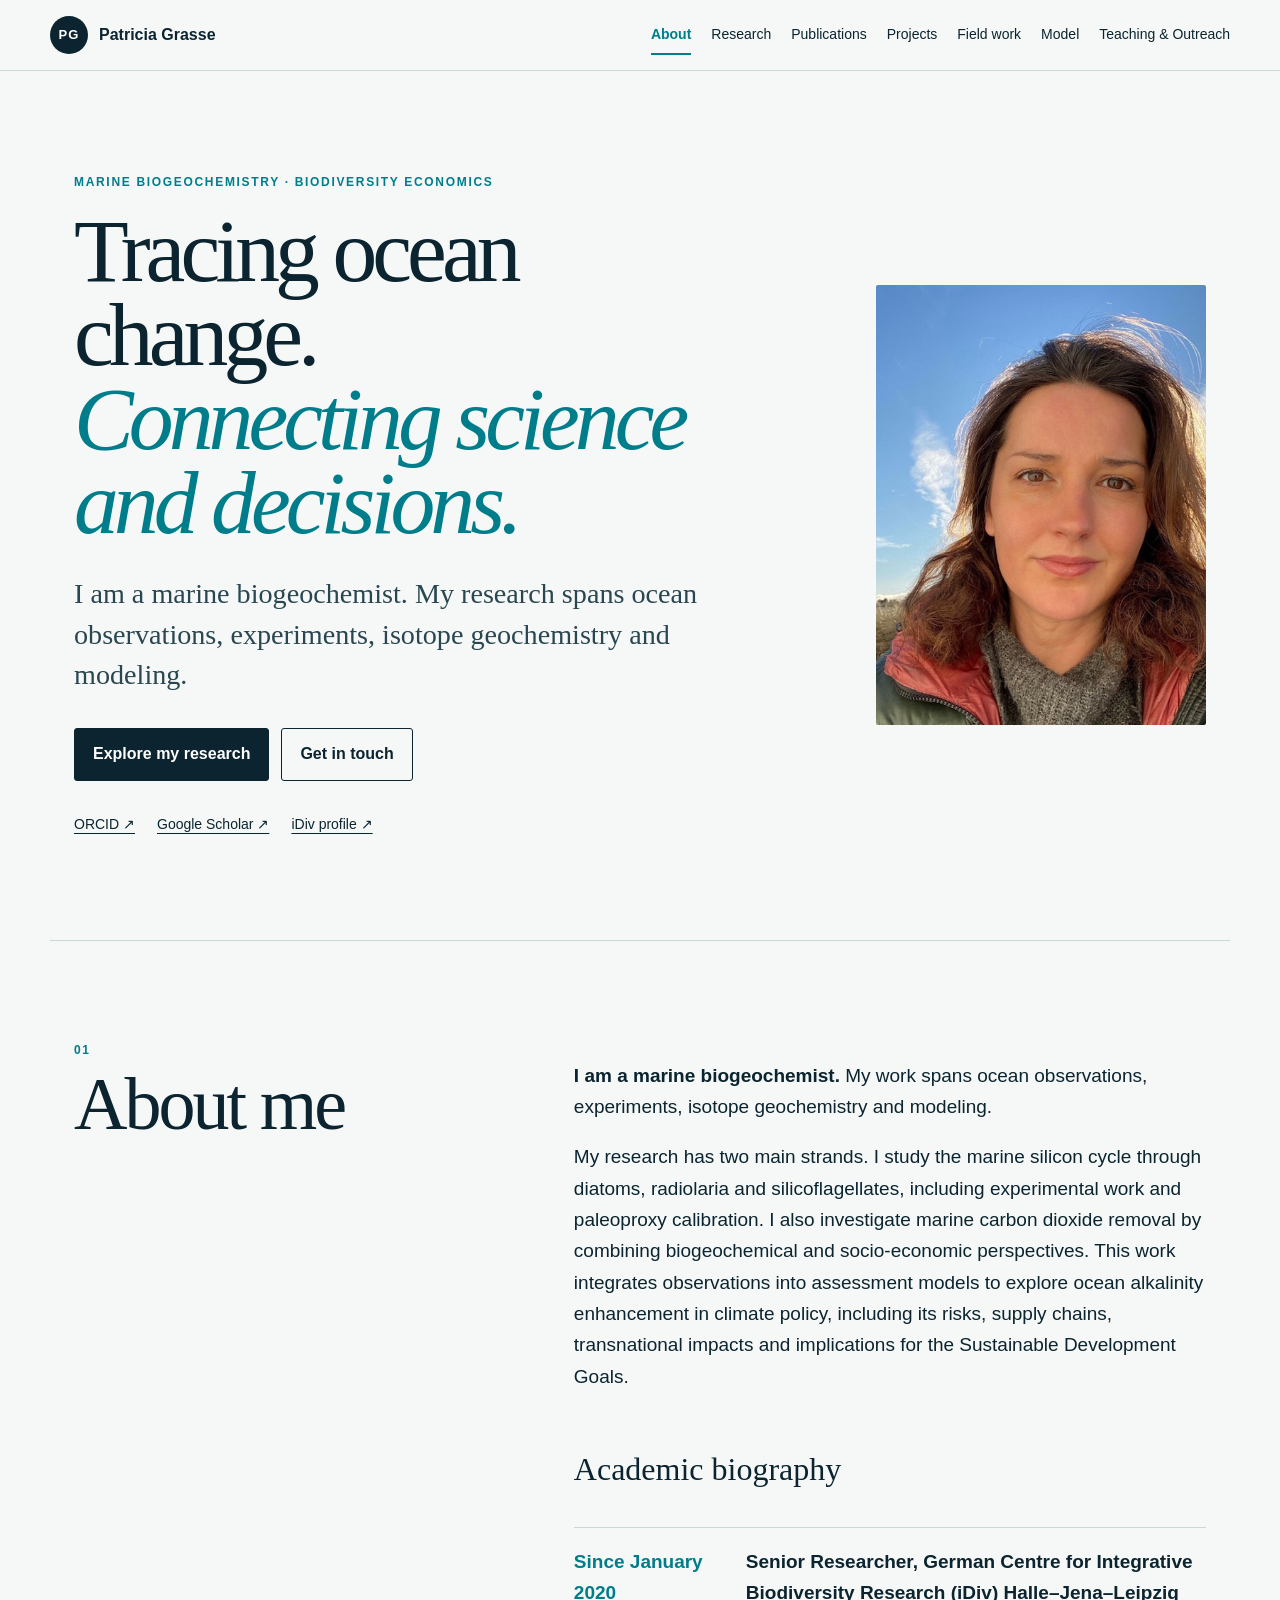
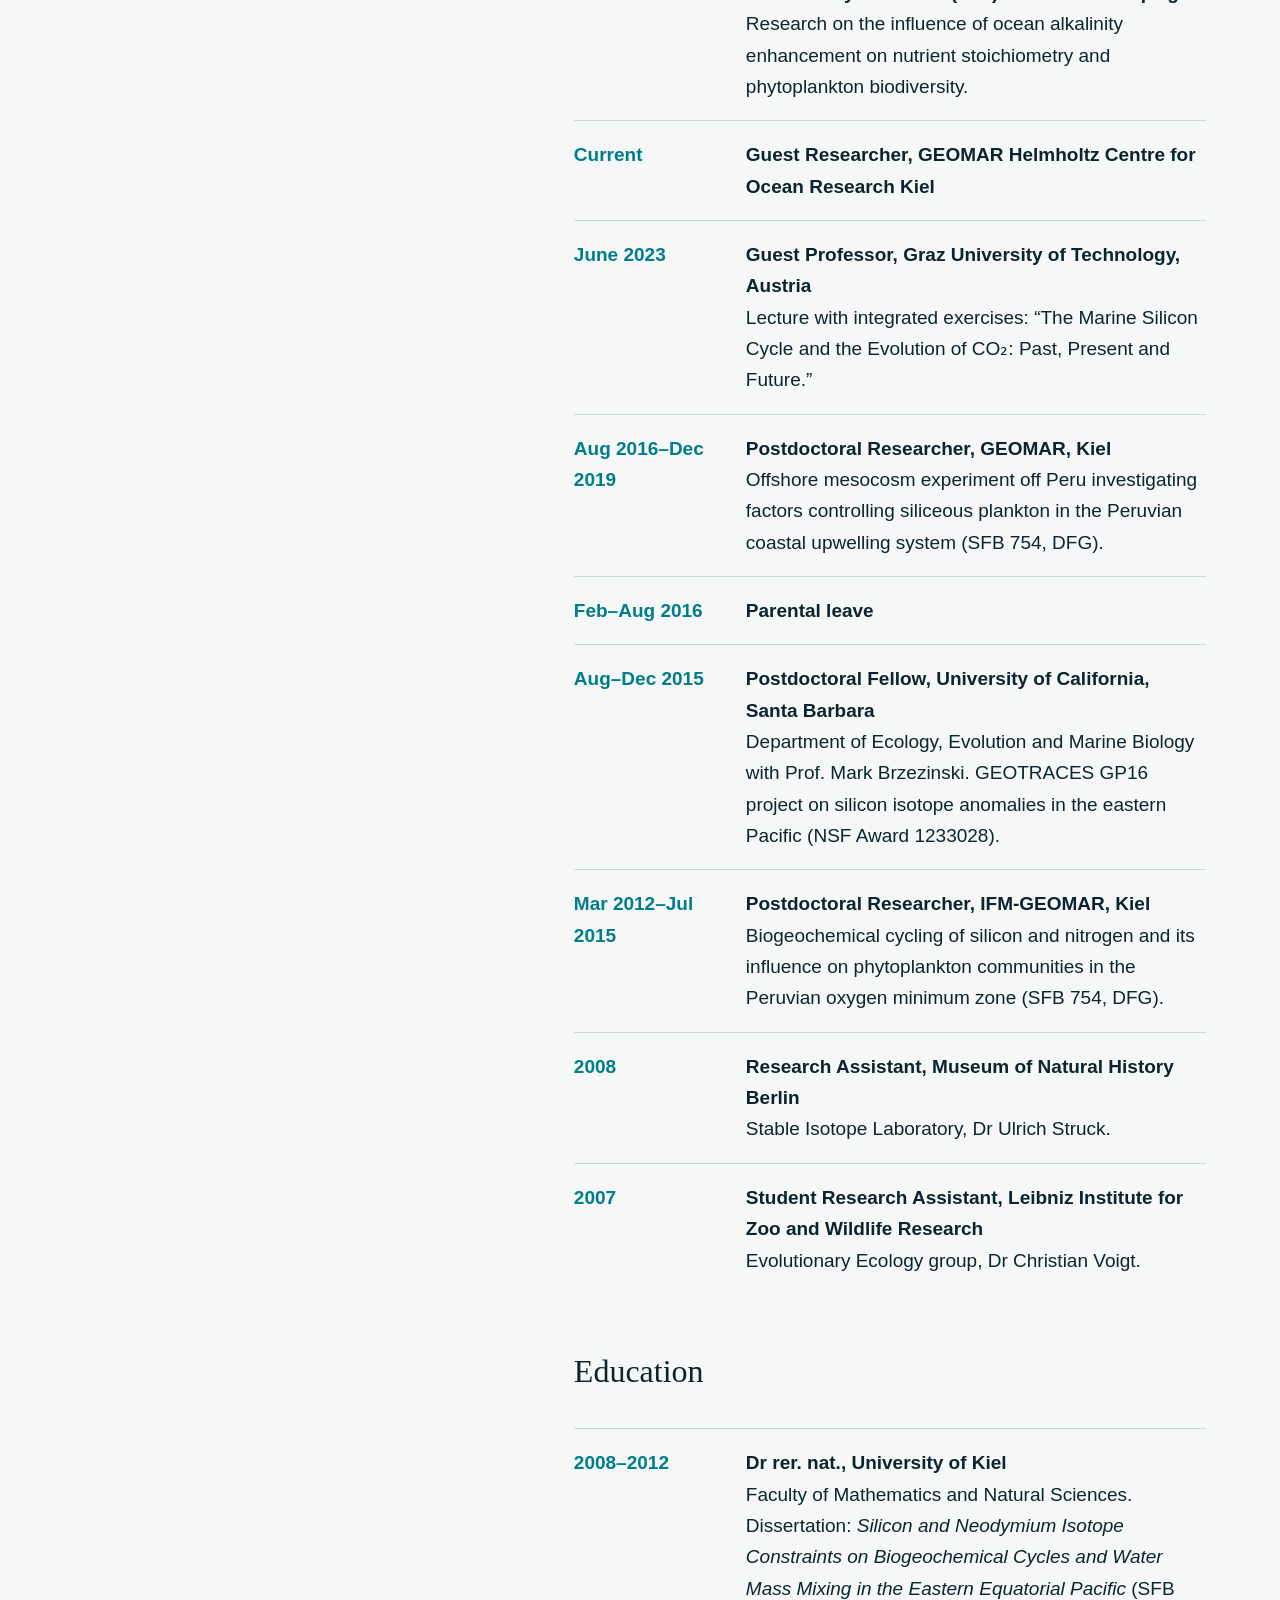
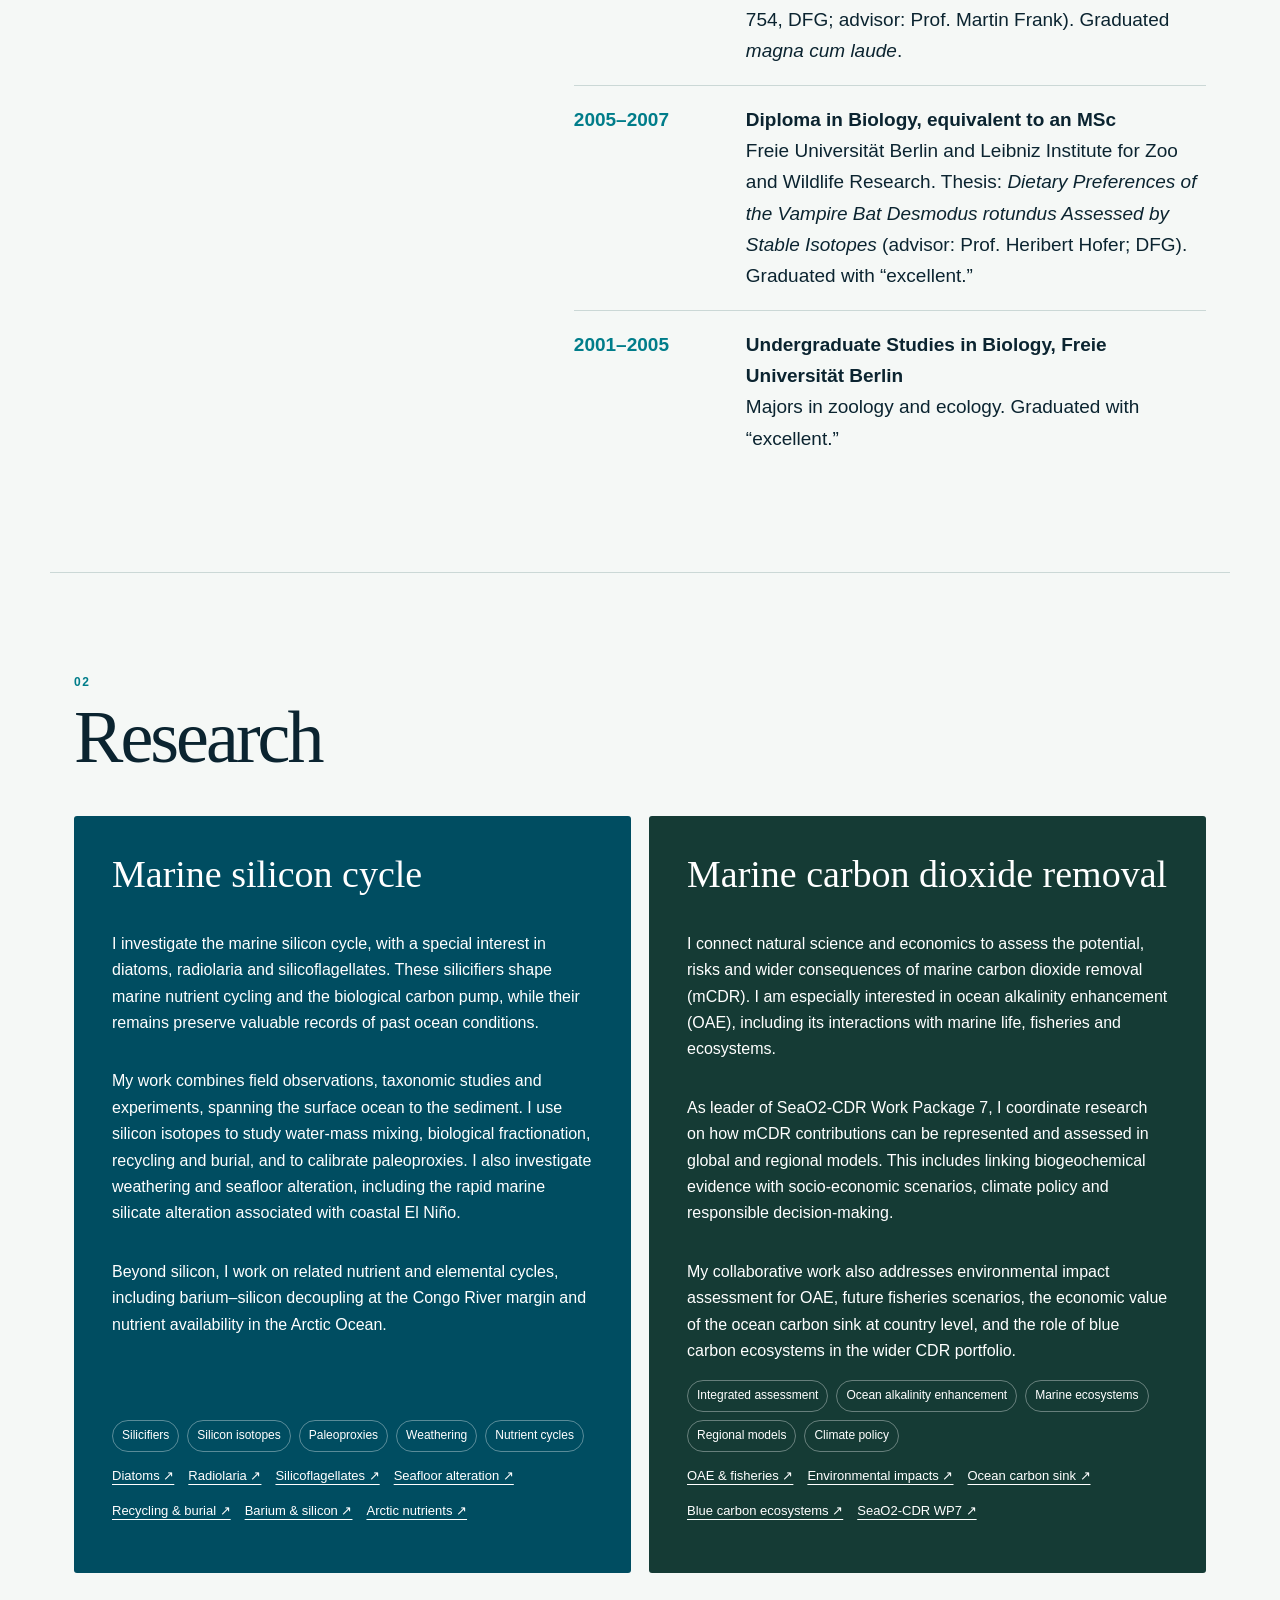
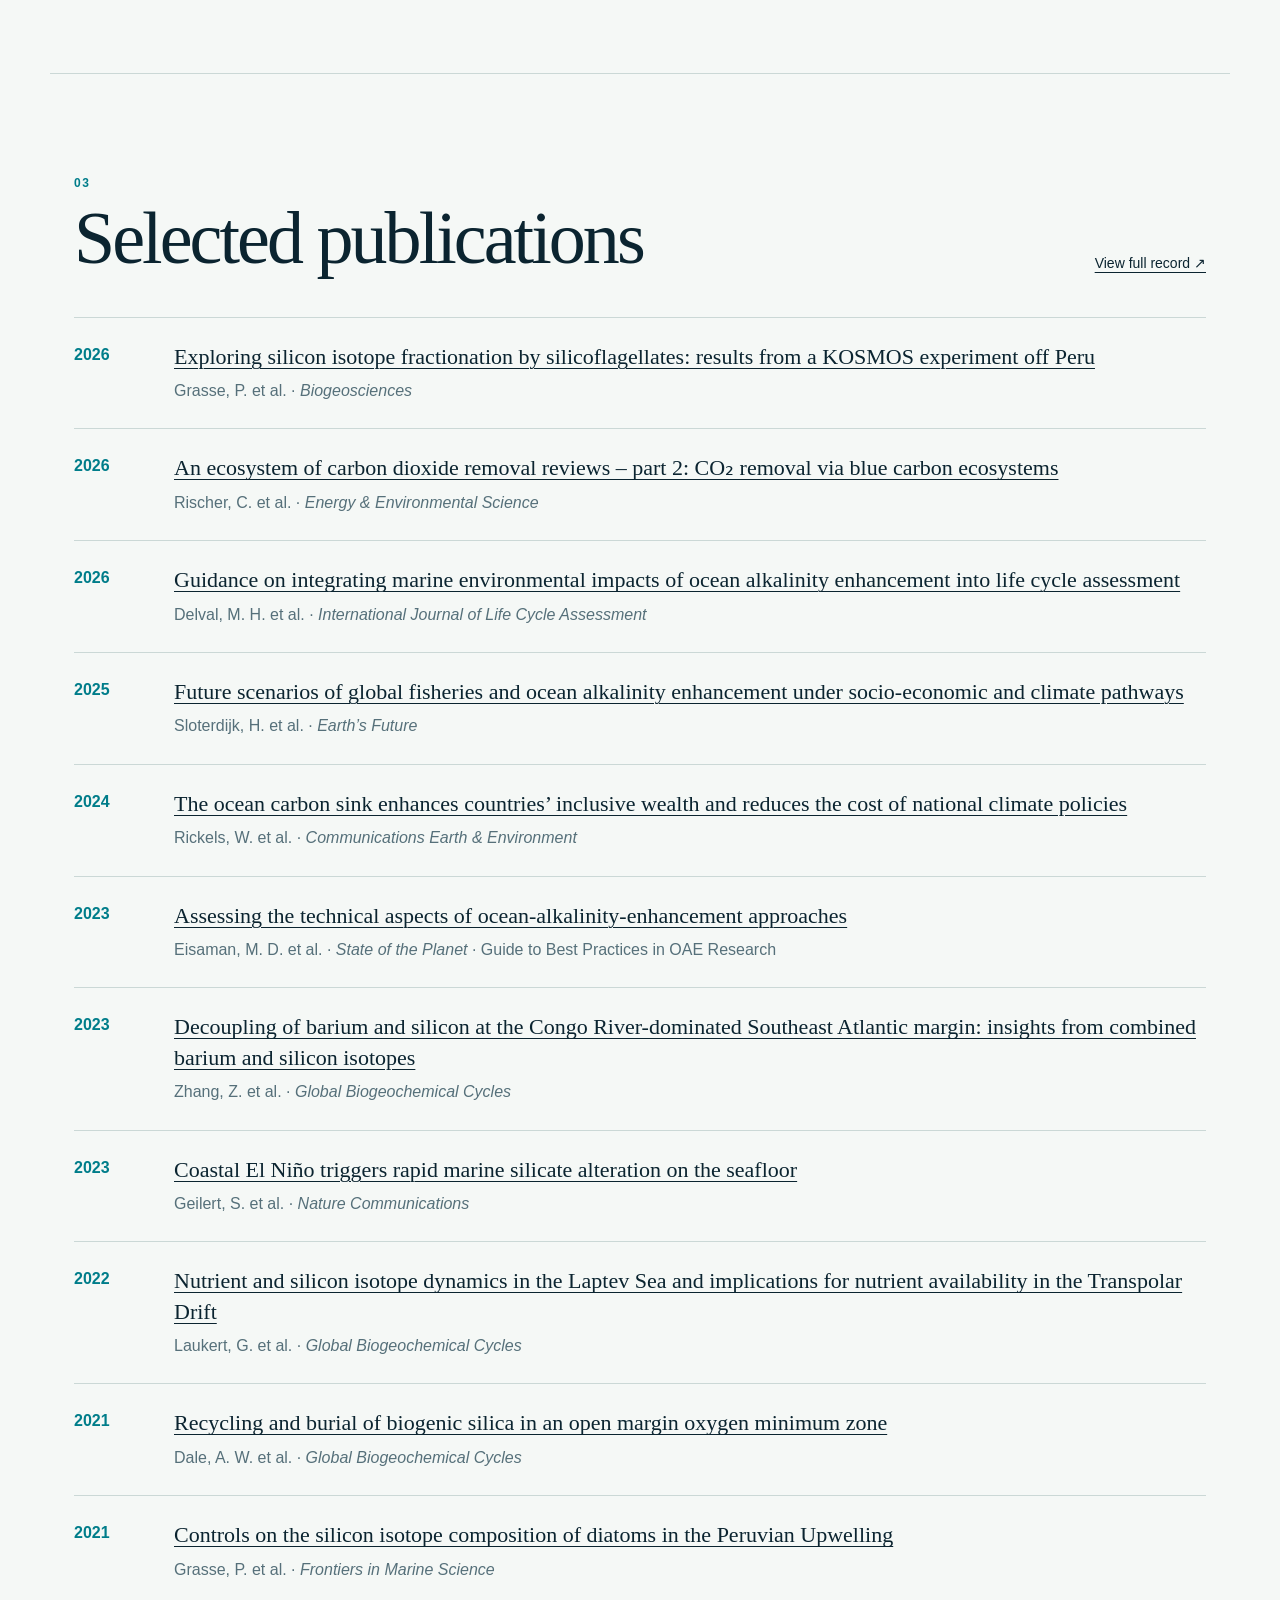
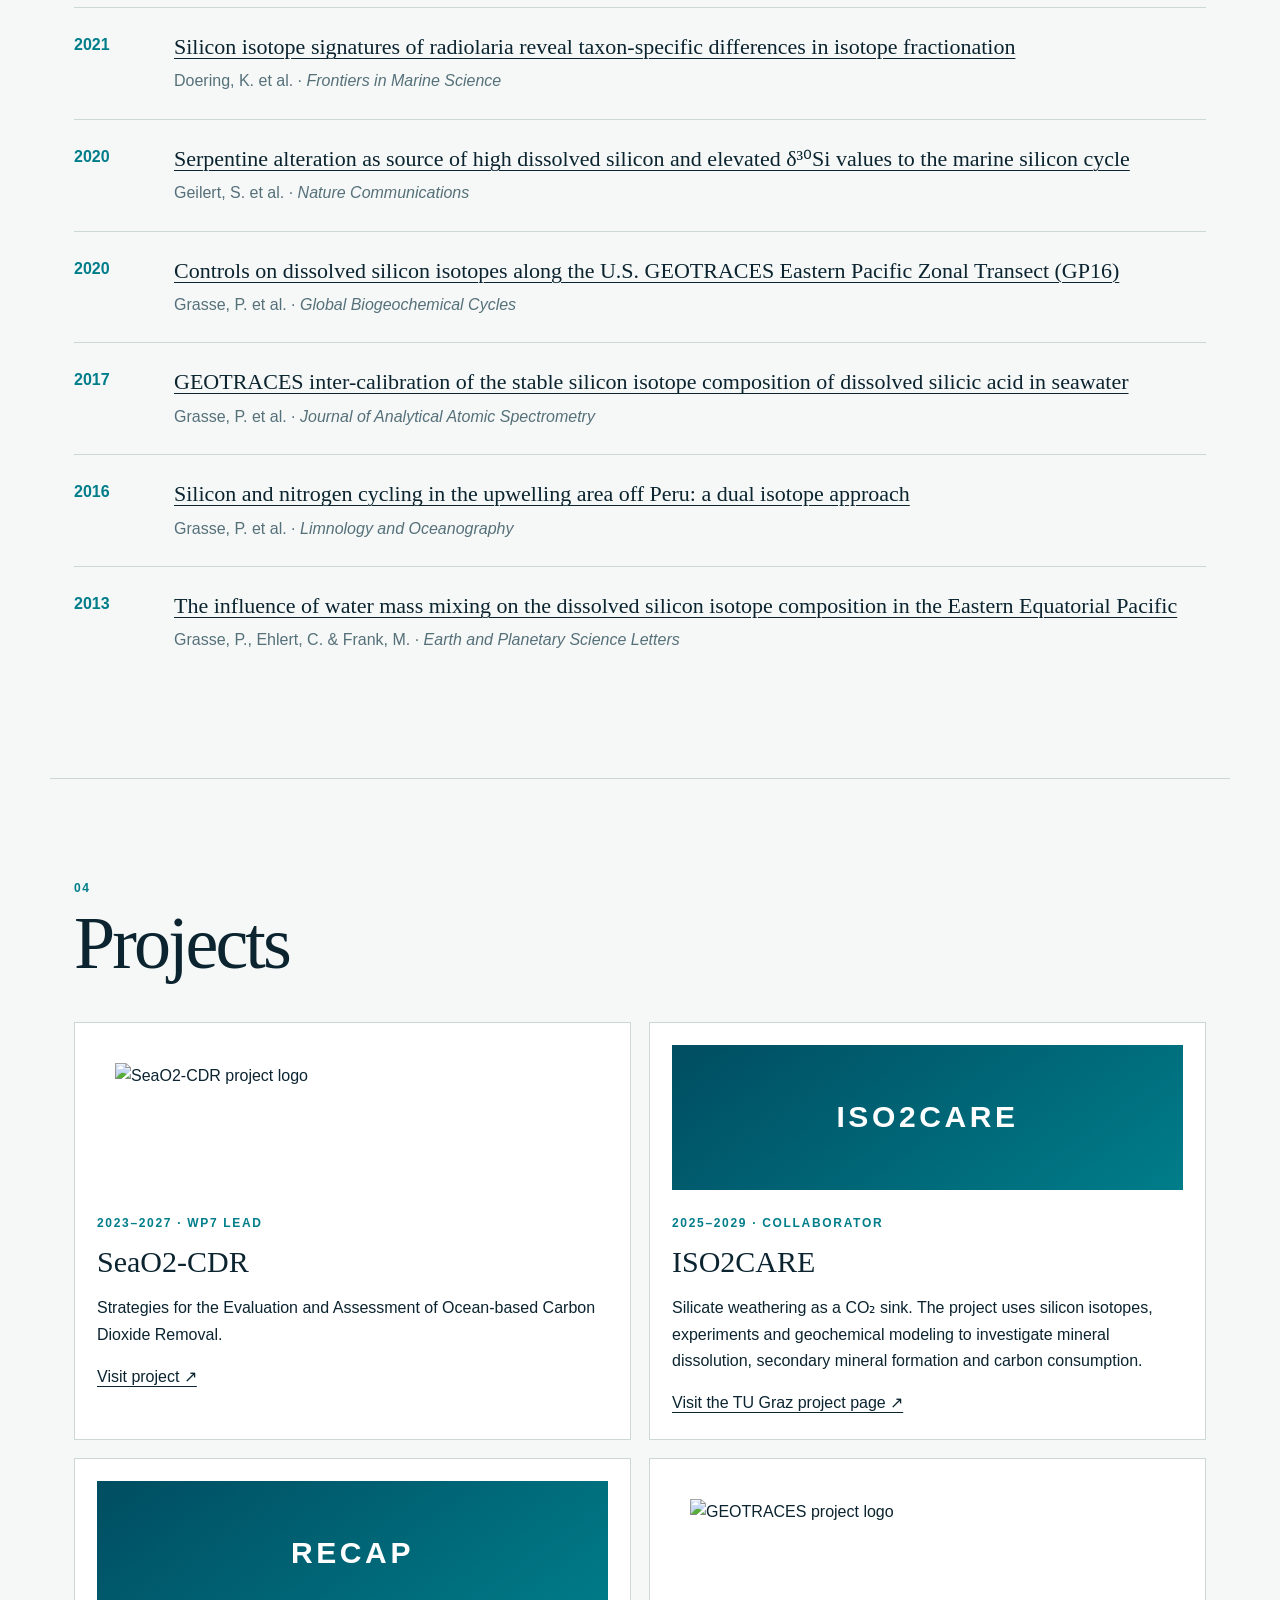
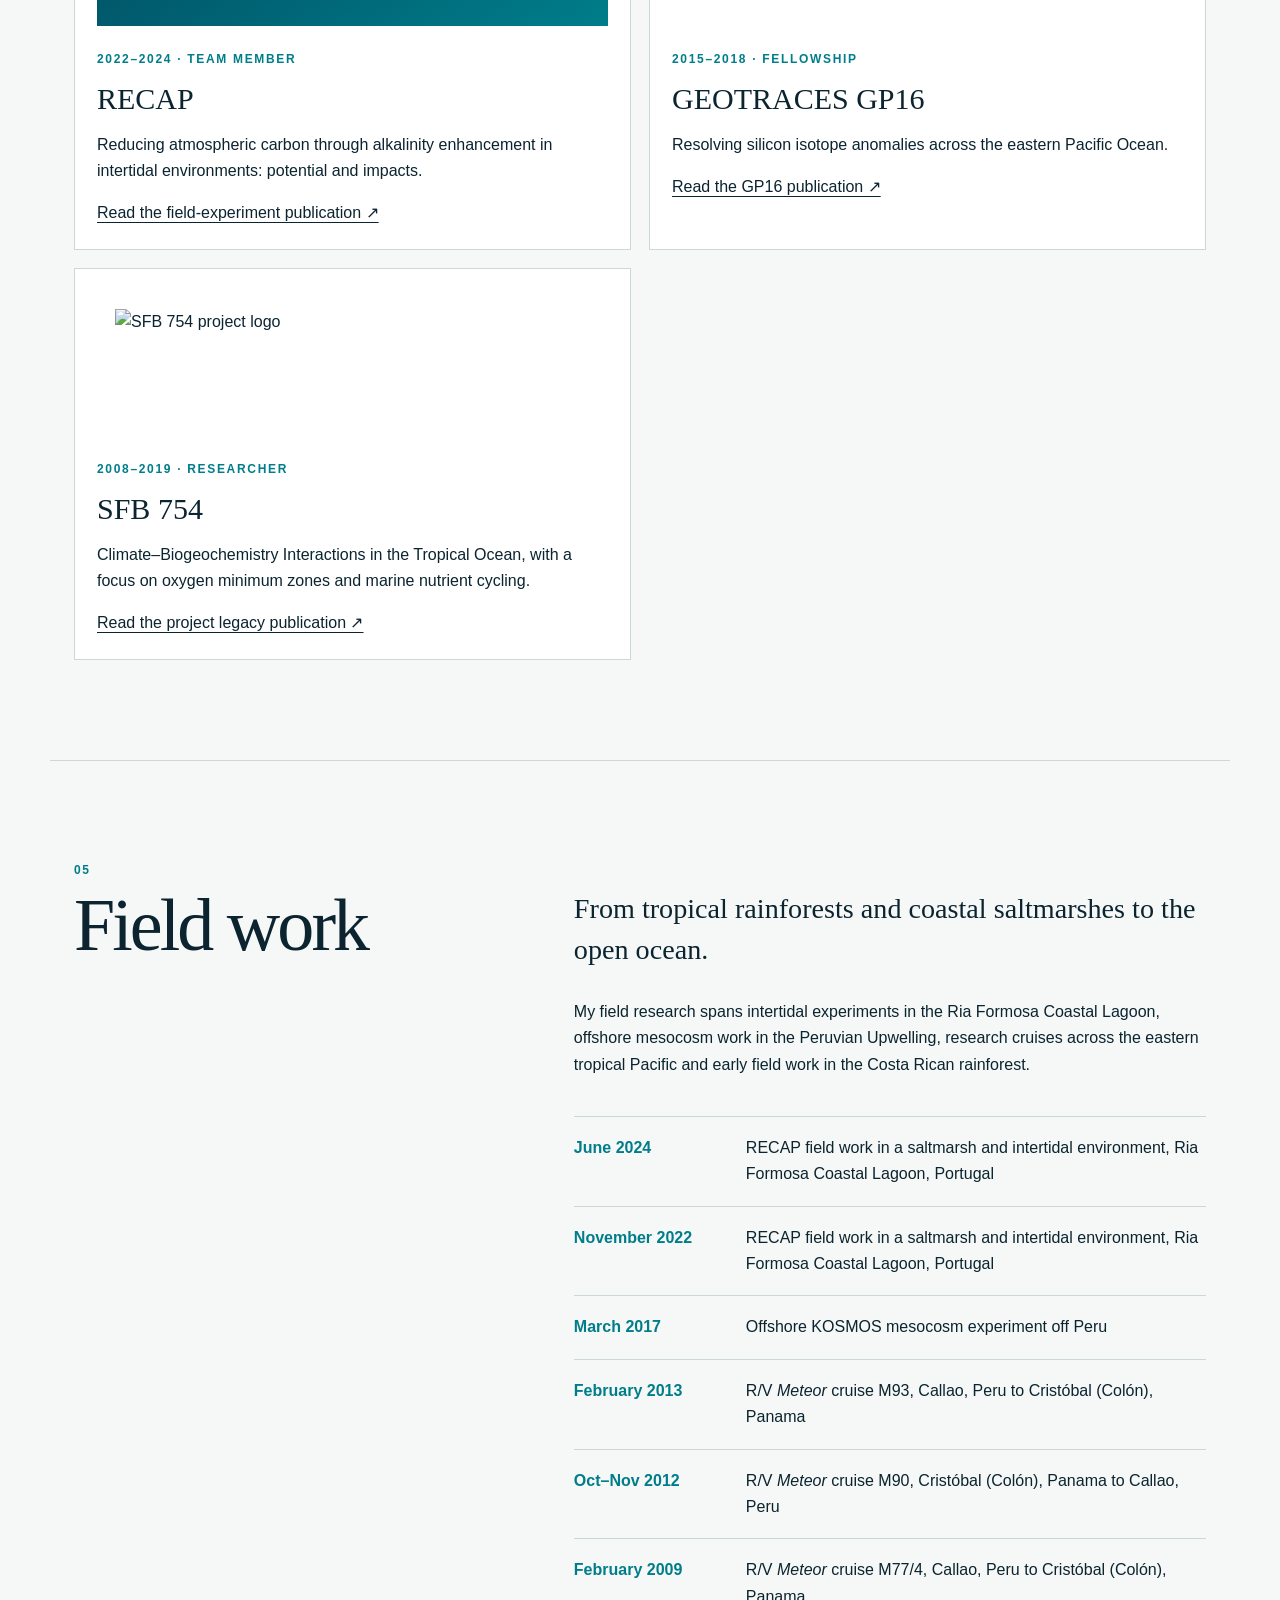
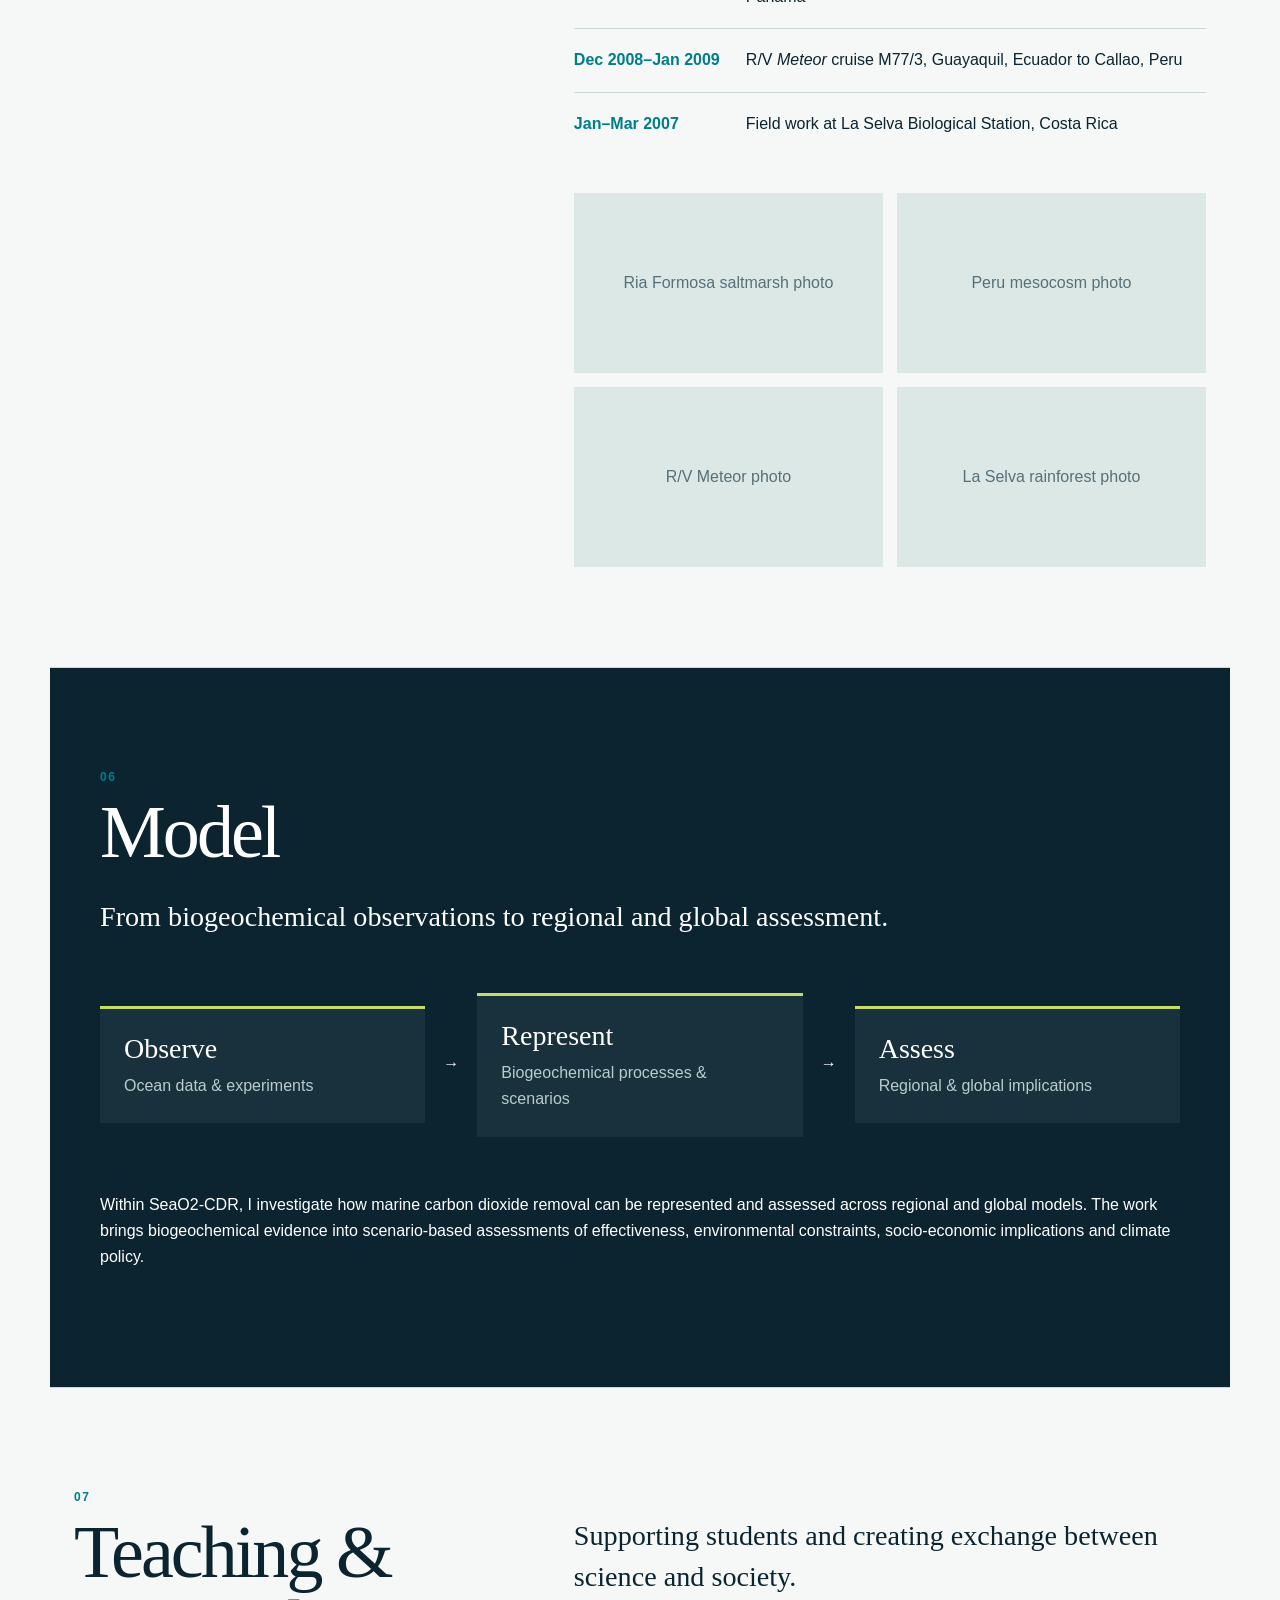
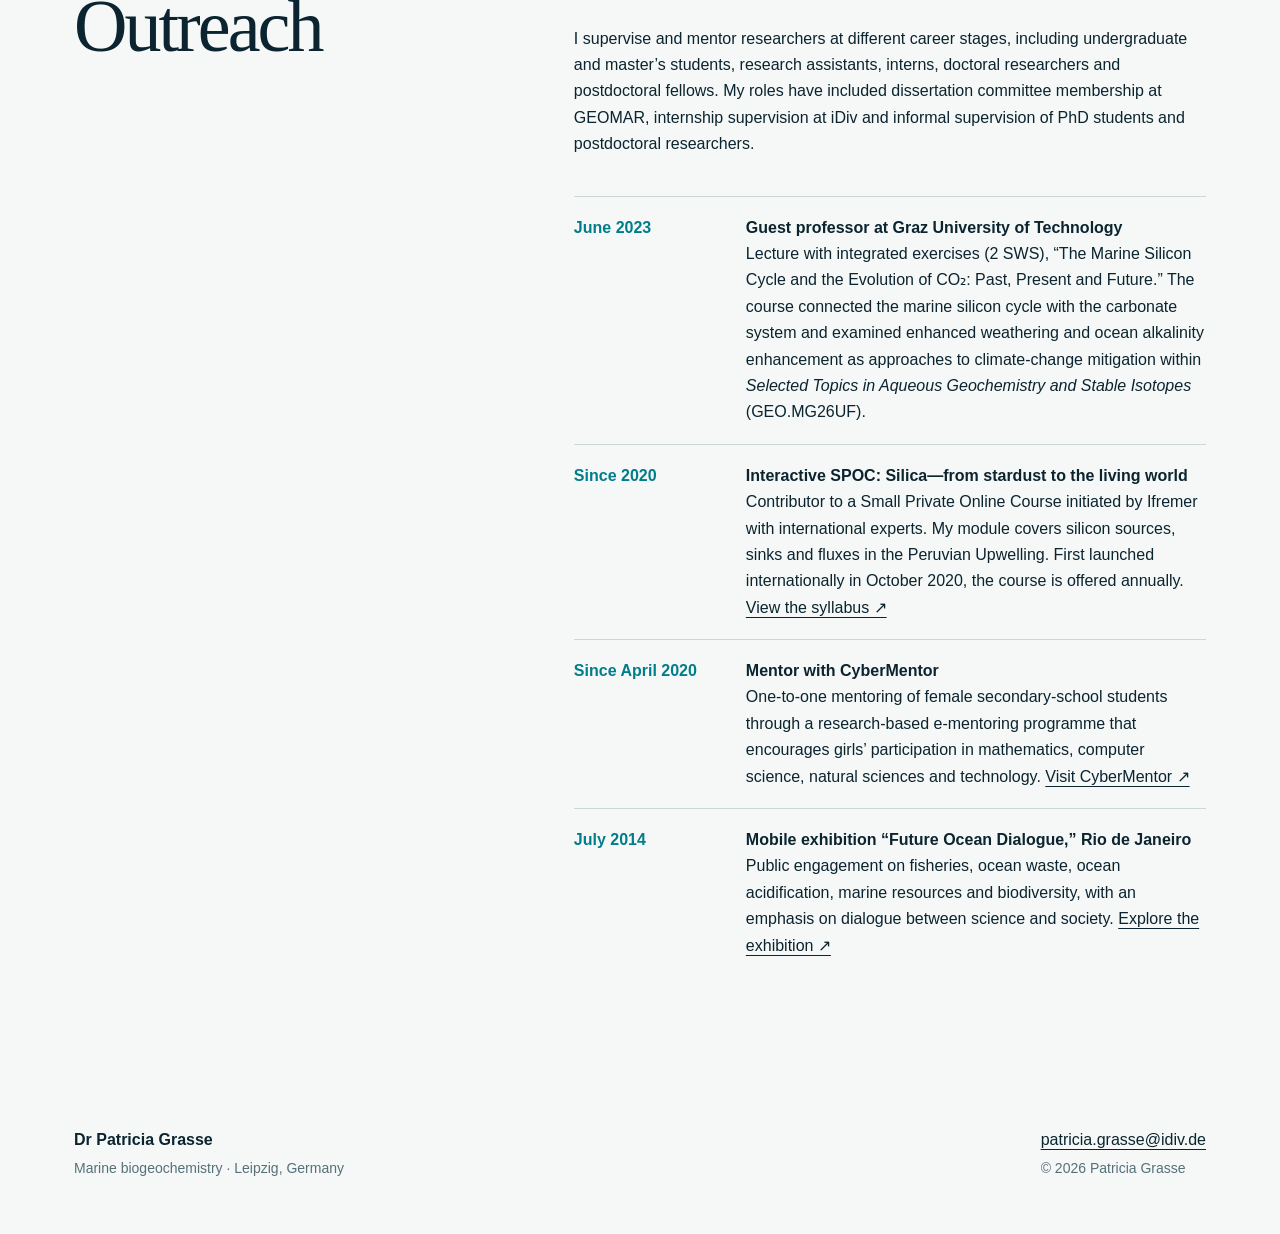
==== commit 4bc6dae6: "Add files via upload" ====
--- a/index.html
+++ b/index.html
@@ -6,7 +6,96 @@
   <meta name="description" content="Dr Patricia Grasse — marine biogeochemistry, silicon cycling and marine carbon dioxide removal.">
   <title>Dr Patricia Grasse | Marine Biogeochemistry</title>
   <link rel="stylesheet" href="assets/style.css">
-  <script defer src="assets/site.js"></script>
+  <style>
+    .portrait-photo {
+      width: min(100%, 330px);
+      aspect-ratio: 3 / 4;
+      object-fit: cover;
+      object-position: center;
+      display: block;
+      justify-self: end;
+      border-radius: 2px;
+    }
+    @media (max-width: 850px) {
+      .portrait-photo { justify-self: start; }
+    }
+    .project-grid { grid-template-columns: repeat(2, 1fr); }
+    .project-logo {
+      width: 100%;
+      height: 145px;
+      object-fit: contain;
+      display: block;
+      margin-bottom: 24px;
+      padding: 18px;
+      background: #fff;
+    }
+    .project-wordmark {
+      height: 145px;
+      display: grid;
+      place-items: center;
+      margin-bottom: 24px;
+      background: linear-gradient(145deg, #004d61, #007d8a);
+      color: #fff;
+      font: 700 30px/1 Arial, sans-serif;
+      letter-spacing: .12em;
+    }
+    @media (max-width: 850px) {
+      .project-grid { grid-template-columns: 1fr; }
+    }
+    .field-timeline { margin: 38px 0 0; }
+    .field-timeline > div {
+      display: grid;
+      grid-template-columns: 150px 1fr;
+      gap: 22px;
+      padding: 18px 0;
+      border-top: 1px solid #cbd8d6;
+    }
+    .field-timeline dt { color: #007d8a; font-weight: 700; }
+    .field-timeline dd { margin: 0; }
+    .field-photo-placeholders {
+      display: grid;
+      grid-template-columns: repeat(2, 1fr);
+      gap: 14px;
+      margin-top: 38px;
+    }
+    .field-photo-placeholders div {
+      min-height: 180px;
+      display: grid;
+      place-items: center;
+      padding: 20px;
+      background: #dce8e6;
+      color: #56707a;
+      text-align: center;
+    }
+    @media (max-width: 520px) {
+      .field-timeline > div { grid-template-columns: 1fr; gap: 4px; }
+      .field-photo-placeholders { grid-template-columns: 1fr; }
+    }
+    #navigation a {
+      position: relative;
+      transition: color .2s ease;
+    }
+    #navigation a.active {
+      color: #007d8a;
+      font-weight: 700;
+    }
+    #navigation a.active::after {
+      content: "";
+      position: absolute;
+      left: 0;
+      right: 0;
+      bottom: -8px;
+      height: 2px;
+      background: #007d8a;
+    }
+    .prose > h3 {
+      margin: 58px 0 10px;
+      font: 32px/1.2 Georgia, serif;
+    }
+    @media (max-width: 850px) {
+      #navigation a.active::after { bottom: -3px; right: auto; width: 28px; }
+    }
+  </style>
 </head>
 <body>
   <header class="site-header">
@@ -17,7 +106,7 @@
     <button class="menu-button" aria-expanded="false" aria-controls="navigation">Menu</button>
     <nav id="navigation" aria-label="Main navigation">
       <a href="#about">About</a><a href="#research">Research</a><a href="#publications">Publications</a>
-      <a href="#projects">Projects</a><a href="#fieldwork">Field work</a><a href="#model">Model</a><a href="#teaching">Teaching</a>
+      <a href="#projects">Projects</a><a href="#fieldwork">Field work</a><a href="#model">Model</a><a href="#teaching">Teaching &amp; Outreach</a>
     </nav>
   </header>
 
@@ -26,7 +115,7 @@
       <div class="hero-copy">
         <p class="eyebrow">Marine biogeochemistry · Biodiversity economics</p>
         <h1>Tracing ocean change.<br><em>Connecting science and decisions.</em></h1>
-        <p class="intro">I am a marine biogeochemist studying the marine silicon cycle and marine carbon dioxide removal. My work connects observations, experiments and isotope geochemistry with integrated assessment and economic perspectives.</p>
+        <p class="intro">I am a marine biogeochemist. My research spans ocean observations, experiments, isotope geochemistry and modeling.</p>
         <div class="actions">
           <a class="button primary" href="#research">Explore my research</a>
           <a class="button" href="mailto:patricia.grasse@idiv.de">Get in touch</a>
@@ -37,16 +126,34 @@
           <li><a href="https://www.idiv.de/staff/patricia-grasse/" target="_blank" rel="noreferrer">iDiv profile ↗</a></li>
         </ul>
       </div>
-      <div class="portrait-placeholder" role="img" aria-label="Placeholder for a portrait of Patricia Grasse">
-        <span>Portrait</span><small>Add your photo here</small>
-      </div>
+      <img class="portrait-photo" src="assets/patricia-grasse.jpg" alt="Portrait of Dr Patricia Grasse">
     </section>
 
     <section class="section split-heading">
       <div><p class="section-number">01</p><h2>About me</h2></div>
       <div class="prose">
-        <p>I am a postdoctoral researcher in Biodiversity Economics at the German Centre for Integrative Biodiversity Research (iDiv) Halle–Jena–Leipzig, affiliated with Leipzig University, and a guest researcher at GEOMAR Helmholtz Centre for Ocean Research Kiel.</p>
-        <p>My background spans marine isotope geochemistry, biological oceanography and interdisciplinary climate research. I currently lead Work Package 7, Integrated Assessment, in the European <a href="https://seao2-cdr.eu/" target="_blank" rel="noreferrer">SeaO2-CDR project</a>.</p>
+        <p><strong>I am a marine biogeochemist.</strong> My work spans ocean observations, experiments, isotope geochemistry and modeling.</p>
+        <p>My research has two main strands. I study the marine silicon cycle through diatoms, radiolaria and silicoflagellates, including experimental work and paleoproxy calibration. I also investigate marine carbon dioxide removal by combining biogeochemical and socio-economic perspectives. This work integrates observations into assessment models to explore ocean alkalinity enhancement in climate policy, including its risks, supply chains, transnational impacts and implications for the Sustainable Development Goals.</p>
+
+        <h3>Academic biography</h3>
+        <dl class="field-timeline">
+          <div><dt>Since January 2020</dt><dd><strong>Senior Researcher, German Centre for Integrative Biodiversity Research (iDiv) Halle–Jena–Leipzig</strong><br>Research on the influence of ocean alkalinity enhancement on nutrient stoichiometry and phytoplankton biodiversity.</dd></div>
+          <div><dt>Current</dt><dd><strong>Guest Researcher, GEOMAR Helmholtz Centre for Ocean Research Kiel</strong></dd></div>
+          <div><dt>June 2023</dt><dd><strong>Guest Professor, Graz University of Technology, Austria</strong><br>Lecture with integrated exercises: “The Marine Silicon Cycle and the Evolution of CO₂: Past, Present and Future.”</dd></div>
+          <div><dt>Aug 2016–Dec 2019</dt><dd><strong>Postdoctoral Researcher, GEOMAR, Kiel</strong><br>Offshore mesocosm experiment off Peru investigating factors controlling siliceous plankton in the Peruvian coastal upwelling system (SFB 754, DFG).</dd></div>
+          <div><dt>Feb–Aug 2016</dt><dd><strong>Parental leave</strong></dd></div>
+          <div><dt>Aug–Dec 2015</dt><dd><strong>Postdoctoral Fellow, University of California, Santa Barbara</strong><br>Department of Ecology, Evolution and Marine Biology with Prof. Mark Brzezinski. GEOTRACES GP16 project on silicon isotope anomalies in the eastern Pacific (NSF Award 1233028).</dd></div>
+          <div><dt>Mar 2012–Jul 2015</dt><dd><strong>Postdoctoral Researcher, IFM-GEOMAR, Kiel</strong><br>Biogeochemical cycling of silicon and nitrogen and its influence on phytoplankton communities in the Peruvian oxygen minimum zone (SFB 754, DFG).</dd></div>
+          <div><dt>2008</dt><dd><strong>Research Assistant, Museum of Natural History Berlin</strong><br>Stable Isotope Laboratory, Dr Ulrich Struck.</dd></div>
+          <div><dt>2007</dt><dd><strong>Student Research Assistant, Leibniz Institute for Zoo and Wildlife Research</strong><br>Evolutionary Ecology group, Dr Christian Voigt.</dd></div>
+        </dl>
+
+        <h3>Education</h3>
+        <dl class="field-timeline">
+          <div><dt>2008–2012</dt><dd><strong>Dr rer. nat., University of Kiel</strong><br>Faculty of Mathematics and Natural Sciences. Dissertation: <i>Silicon and Neodymium Isotope Constraints on Biogeochemical Cycles and Water Mass Mixing in the Eastern Equatorial Pacific</i> (SFB 754, DFG; advisor: Prof. Martin Frank). Graduated <i>magna cum laude</i>.</dd></div>
+          <div><dt>2005–2007</dt><dd><strong>Diploma in Biology, equivalent to an MSc</strong><br>Freie Universität Berlin and Leibniz Institute for Zoo and Wildlife Research. Thesis: <i>Dietary Preferences of the Vampire Bat Desmodus rotundus Assessed by Stable Isotopes</i> (advisor: Prof. Heribert Hofer; DFG). Graduated with “excellent.”</dd></div>
+          <div><dt>2001–2005</dt><dd><strong>Undergraduate Studies in Biology, Freie Universität Berlin</strong><br>Majors in zoology and ecology. Graduated with “excellent.”</dd></div>
+        </dl>
       </div>
     </section>
 
@@ -54,18 +161,20 @@
       <div class="section-title"><p class="section-number">02</p><h2>Research</h2></div>
       <div class="research-grid">
         <article class="research-card silicon">
-          <p class="card-index">A</p><h3>Marine silicon cycle</h3>
-          <p>I investigate the marine silicon cycle, with a special interest in diatoms, radiolaria and silicoflagellates. I use stable silicon isotopes to understand nutrient cycling and develop tools for reconstructing past ocean conditions.</p>
-          <p>My work combines field observations, taxonomic studies and controlled experiments—from water-mass mixing in the eastern Pacific to isotope fractionation in siliceous plankton.</p>
-          <div class="tags"><span>Silicon isotopes</span><span>Paleo proxies</span><span>Plankton taxonomy</span><span>Mesocosms</span></div>
-          <p class="references"><a href="https://doi.org/10.3389/fmars.2021.697400">Diatoms, 2021 ↗</a> <a href="https://doi.org/10.3389/fmars.2021.666896">Radiolaria, 2021 ↗</a> <a href="https://doi.org/10.5194/bg-23-5515-2026">Silicoflagellates, 2026 ↗</a></p>
+          <h3>Marine silicon cycle</h3>
+          <p>I investigate the marine silicon cycle, with a special interest in diatoms, radiolaria and silicoflagellates. These silicifiers shape marine nutrient cycling and the biological carbon pump, while their remains preserve valuable records of past ocean conditions.</p>
+          <p>My work combines field observations, taxonomic studies and experiments, spanning the surface ocean to the sediment. I use silicon isotopes to study water-mass mixing, biological fractionation, recycling and burial, and to calibrate paleoproxies. I also investigate weathering and seafloor alteration, including the rapid marine silicate alteration associated with coastal El Niño.</p>
+          <p>Beyond silicon, I work on related nutrient and elemental cycles, including barium–silicon decoupling at the Congo River margin and nutrient availability in the Arctic Ocean.</p>
+          <div class="tags"><span>Silicifiers</span><span>Silicon isotopes</span><span>Paleoproxies</span><span>Weathering</span><span>Nutrient cycles</span></div>
+          <p class="references"><a href="https://doi.org/10.3389/fmars.2021.697400">Diatoms ↗</a> <a href="https://doi.org/10.3389/fmars.2021.666896">Radiolaria ↗</a> <a href="https://doi.org/10.5194/bg-23-5515-2026">Silicoflagellates ↗</a> <a href="https://doi.org/10.1038/s41467-023-37186-5">Seafloor alteration ↗</a> <a href="https://doi.org/10.1029/2020GB006583">Recycling &amp; burial ↗</a> <a href="https://doi.org/10.1029/2022GB007610">Barium &amp; silicon ↗</a> <a href="https://doi.org/10.1029/2022GB007316">Arctic nutrients ↗</a></p>
         </article>
         <article class="research-card carbon">
-          <p class="card-index">B</p><h3>Marine carbon dioxide removal</h3>
-          <p>I connect natural science and economics to evaluate marine carbon dioxide removal (mCDR). My research focuses on how biogeochemical evidence can inform integrated assessment models, climate policy and responsible decision-making.</p>
-          <p>As leader of SeaO2-CDR Work Package 7, I coordinate research on how mCDR contributions can be represented and assessed in global models.</p>
-          <div class="tags"><span>Integrated assessment</span><span>Ocean alkalinity enhancement</span><span>Climate policy</span><span>Economics</span></div>
-          <p class="references"><a href="https://seao2-cdr.eu/work-packages/" target="_blank" rel="noreferrer">SeaO2-CDR work packages ↗</a></p>
+          <h3>Marine carbon dioxide removal</h3>
+          <p>I connect natural science and economics to assess the potential, risks and wider consequences of marine carbon dioxide removal (mCDR). I am especially interested in ocean alkalinity enhancement (OAE), including its interactions with marine life, fisheries and ecosystems.</p>
+          <p>As leader of SeaO2-CDR Work Package 7, I coordinate research on how mCDR contributions can be represented and assessed in global and regional models. This includes linking biogeochemical evidence with socio-economic scenarios, climate policy and responsible decision-making.</p>
+          <p>My collaborative work also addresses environmental impact assessment for OAE, future fisheries scenarios, the economic value of the ocean carbon sink at country level, and the role of blue carbon ecosystems in the wider CDR portfolio.</p>
+          <div class="tags"><span>Integrated assessment</span><span>Ocean alkalinity enhancement</span><span>Marine ecosystems</span><span>Regional models</span><span>Climate policy</span></div>
+          <p class="references"><a href="https://doi.org/10.1029/2024EF005478">OAE &amp; fisheries ↗</a> <a href="https://doi.org/10.1007/s11367-026-02707-z">Environmental impacts ↗</a> <a href="https://doi.org/10.1038/s43247-024-01674-3">Ocean carbon sink ↗</a> <a href="https://doi.org/10.1039/D5EE04922A">Blue carbon ecosystems ↗</a> <a href="https://seao2-cdr.eu/work-packages/" target="_blank" rel="noreferrer">SeaO2-CDR WP7 ↗</a></p>
         </article>
       </div>
     </section>
@@ -74,47 +183,158 @@
       <div class="section-title row"><div><p class="section-number">03</p><h2>Selected publications</h2></div><a class="text-link" href="https://scholar.google.com/citations?user=klbRgMwAAAAJ&amp;hl=en">View full record ↗</a></div>
       <ol class="publication-list">
         <li><time>2026</time><div><a href="https://doi.org/10.5194/bg-23-5515-2026">Exploring silicon isotope fractionation by silicoflagellates: results from a KOSMOS experiment off Peru</a><p>Grasse, P. et al. · <i>Biogeosciences</i></p></div></li>
+        <li><time>2026</time><div><a href="https://doi.org/10.1039/D5EE04922A">An ecosystem of carbon dioxide removal reviews – part 2: CO₂ removal via blue carbon ecosystems</a><p>Rischer, C. et al. · <i>Energy &amp; Environmental Science</i></p></div></li>
         <li><time>2026</time><div><a href="https://doi.org/10.1007/s11367-026-02707-z">Guidance on integrating marine environmental impacts of ocean alkalinity enhancement into life cycle assessment</a><p>Delval, M. H. et al. · <i>International Journal of Life Cycle Assessment</i></p></div></li>
         <li><time>2025</time><div><a href="https://doi.org/10.1029/2024EF005478">Future scenarios of global fisheries and ocean alkalinity enhancement under socio-economic and climate pathways</a><p>Sloterdijk, H. et al. · <i>Earth’s Future</i></p></div></li>
         <li><time>2024</time><div><a href="https://doi.org/10.1038/s43247-024-01674-3">The ocean carbon sink enhances countries’ inclusive wealth and reduces the cost of national climate policies</a><p>Rickels, W. et al. · <i>Communications Earth &amp; Environment</i></p></div></li>
+        <li><time>2023</time><div><a href="https://doi.org/10.5194/sp-2-oae2023-3-2023">Assessing the technical aspects of ocean-alkalinity-enhancement approaches</a><p>Eisaman, M. D. et al. · <i>State of the Planet</i> · Guide to Best Practices in OAE Research</p></div></li>
+        <li><time>2023</time><div><a href="https://doi.org/10.1029/2022GB007610">Decoupling of barium and silicon at the Congo River-dominated Southeast Atlantic margin: insights from combined barium and silicon isotopes</a><p>Zhang, Z. et al. · <i>Global Biogeochemical Cycles</i></p></div></li>
+        <li><time>2023</time><div><a href="https://doi.org/10.1038/s41467-023-37186-5">Coastal El Niño triggers rapid marine silicate alteration on the seafloor</a><p>Geilert, S. et al. · <i>Nature Communications</i></p></div></li>
+        <li><time>2022</time><div><a href="https://doi.org/10.1029/2022GB007316">Nutrient and silicon isotope dynamics in the Laptev Sea and implications for nutrient availability in the Transpolar Drift</a><p>Laukert, G. et al. · <i>Global Biogeochemical Cycles</i></p></div></li>
+        <li><time>2021</time><div><a href="https://doi.org/10.1029/2020GB006583">Recycling and burial of biogenic silica in an open margin oxygen minimum zone</a><p>Dale, A. W. et al. · <i>Global Biogeochemical Cycles</i></p></div></li>
         <li><time>2021</time><div><a href="https://doi.org/10.3389/fmars.2021.697400">Controls on the silicon isotope composition of diatoms in the Peruvian Upwelling</a><p>Grasse, P. et al. · <i>Frontiers in Marine Science</i></p></div></li>
         <li><time>2021</time><div><a href="https://doi.org/10.3389/fmars.2021.666896">Silicon isotope signatures of radiolaria reveal taxon-specific differences in isotope fractionation</a><p>Doering, K. et al. · <i>Frontiers in Marine Science</i></p></div></li>
+        <li><time>2020</time><div><a href="https://doi.org/10.1038/s41467-020-18804-y">Serpentine alteration as source of high dissolved silicon and elevated δ³⁰Si values to the marine silicon cycle</a><p>Geilert, S. et al. · <i>Nature Communications</i></p></div></li>
         <li><time>2020</time><div><a href="https://doi.org/10.1029/2020GB006538">Controls on dissolved silicon isotopes along the U.S. GEOTRACES Eastern Pacific Zonal Transect (GP16)</a><p>Grasse, P. et al. · <i>Global Biogeochemical Cycles</i></p></div></li>
+        <li><time>2017</time><div><a href="https://doi.org/10.1039/C6JA00302H">GEOTRACES inter-calibration of the stable silicon isotope composition of dissolved silicic acid in seawater</a><p>Grasse, P. et al. · <i>Journal of Analytical Atomic Spectrometry</i></p></div></li>
+        <li><time>2016</time><div><a href="https://doi.org/10.1002/lno.10324">Silicon and nitrogen cycling in the upwelling area off Peru: a dual isotope approach</a><p>Grasse, P. et al. · <i>Limnology and Oceanography</i></p></div></li>
+        <li><time>2013</time><div><a href="https://doi.org/10.1016/j.epsl.2013.07.033">The influence of water mass mixing on the dissolved silicon isotope composition in the Eastern Equatorial Pacific</a><p>Grasse, P., Ehlert, C. &amp; Frank, M. · <i>Earth and Planetary Science Letters</i></p></div></li>
       </ol>
     </section>
 
     <section class="section" id="projects">
       <div class="section-title"><p class="section-number">04</p><h2>Projects</h2></div>
       <div class="project-grid">
-        <article><div class="logo-placeholder">Project logo</div><p class="meta">2023–2027 · WP7 lead</p><h3>SeaO2-CDR</h3><p>Strategies for the Evaluation and Assessment of Ocean-based Carbon Dioxide Removal.</p><a href="https://seao2-cdr.eu/">Visit project ↗</a></article>
-        <article><div class="logo-placeholder">Project logo</div><p class="meta">2022–2024 · Team member</p><h3>RECAP</h3><p>Reducing atmospheric carbon through alkalinity enhancement in intertidal environments.</p><a href="https://www.cima.ualg.pt/recap/">Visit project ↗</a></article>
-        <article><div class="logo-placeholder">Project logo</div><p class="meta">2015–2018 · Fellowship</p><h3>GEOTRACES GP16</h3><p>Resolving silicon isotope anomalies across the eastern Pacific Ocean.</p><a href="https://www.geotraces.org/">Visit GEOTRACES ↗</a></article>
+        <article>
+          <img class="project-logo" src="assets/seao2-cdr.png" alt="SeaO2-CDR project logo">
+          <p class="meta">2023–2027 · WP7 lead</p><h3>SeaO2-CDR</h3>
+          <p>Strategies for the Evaluation and Assessment of Ocean-based Carbon Dioxide Removal.</p>
+          <a href="https://seao2-cdr.eu/" target="_blank" rel="noreferrer">Visit project ↗</a>
+        </article>
+        <article>
+          <div class="project-wordmark" aria-label="ISO2CARE project">ISO2CARE</div>
+          <p class="meta">2025–2029 · Collaborator</p><h3>ISO2CARE</h3>
+          <p>Silicate weathering as a CO₂ sink. The project uses silicon isotopes, experiments and geochemical modeling to investigate mineral dissolution, secondary mineral formation and carbon consumption.</p>
+          <a href="https://online.tugraz.at/tug_online/fdb_detail.ansicht?cvfanr=F57636&amp;cvorgnr=2387&amp;sprache=2" target="_blank" rel="noreferrer">Visit the TU Graz project page ↗</a>
+        </article>
+        <article>
+          <div class="project-wordmark" aria-label="RECAP project">RECAP</div>
+          <p class="meta">2022–2024 · Team member</p><h3>RECAP</h3>
+          <p>Reducing atmospheric carbon through alkalinity enhancement in intertidal environments: potential and impacts.</p>
+          <a href="https://doi.org/10.5194/egusphere-egu23-7254" target="_blank" rel="noreferrer">Read the field-experiment publication ↗</a>
+        </article>
+        <article>
+          <img class="project-logo" src="assets/geotraces.jpg" alt="GEOTRACES project logo">
+          <p class="meta">2015–2018 · Fellowship</p><h3>GEOTRACES GP16</h3>
+          <p>Resolving silicon isotope anomalies across the eastern Pacific Ocean.</p>
+          <a href="https://doi.org/10.1029/2020GB006538" target="_blank" rel="noreferrer">Read the GP16 publication ↗</a>
+        </article>
+        <article>
+          <img class="project-logo" src="assets/sfb754.png" alt="SFB 754 project logo">
+          <p class="meta">2008–2019 · Researcher</p><h3>SFB 754</h3>
+          <p>Climate–Biogeochemistry Interactions in the Tropical Ocean, with a focus on oxygen minimum zones and marine nutrient cycling.</p>
+          <a href="https://doi.org/10.3389/fmars.2021.723304" target="_blank" rel="noreferrer">Read the project legacy publication ↗</a>
+        </article>
       </div>
     </section>
 
     <section class="section two-column" id="fieldwork">
       <div><p class="section-number">05</p><h2>Field work</h2></div>
       <div>
-        <p class="lead">The ocean is both laboratory and archive.</p>
-        <p>My field research includes oceanographic expeditions and mesocosm experiments in the eastern tropical Pacific, with a particular focus on the Peruvian Upwelling. These campaigns connect water-column sampling, plankton communities and isotope measurements across changing environmental conditions.</p>
-        <div class="photo-strip"><div>Field photo</div><div>Research cruise photo</div></div>
+        <p class="lead">From tropical rainforests and coastal saltmarshes to the open ocean.</p>
+        <p>My field research spans intertidal experiments in the Ria Formosa Coastal Lagoon, offshore mesocosm work in the Peruvian Upwelling, research cruises across the eastern tropical Pacific and early field work in the Costa Rican rainforest.</p>
+        <dl class="field-timeline">
+          <div><dt>June 2024</dt><dd>RECAP field work in a saltmarsh and intertidal environment, Ria Formosa Coastal Lagoon, Portugal</dd></div>
+          <div><dt>November 2022</dt><dd>RECAP field work in a saltmarsh and intertidal environment, Ria Formosa Coastal Lagoon, Portugal</dd></div>
+          <div><dt>March 2017</dt><dd>Offshore KOSMOS mesocosm experiment off Peru</dd></div>
+          <div><dt>February 2013</dt><dd>R/V <i>Meteor</i> cruise M93, Callao, Peru to Cristóbal (Colón), Panama</dd></div>
+          <div><dt>Oct–Nov 2012</dt><dd>R/V <i>Meteor</i> cruise M90, Cristóbal (Colón), Panama to Callao, Peru</dd></div>
+          <div><dt>February 2009</dt><dd>R/V <i>Meteor</i> cruise M77/4, Callao, Peru to Cristóbal (Colón), Panama</dd></div>
+          <div><dt>Dec 2008–Jan 2009</dt><dd>R/V <i>Meteor</i> cruise M77/3, Guayaquil, Ecuador to Callao, Peru</dd></div>
+          <div><dt>Jan–Mar 2007</dt><dd>Field work at La Selva Biological Station, Costa Rica</dd></div>
+        </dl>
+        <div class="field-photo-placeholders" aria-label="Placeholders for future fieldwork photographs">
+          <div>Ria Formosa saltmarsh photo</div>
+          <div>Peru mesocosm photo</div>
+          <div>R/V Meteor photo</div>
+          <div>La Selva rainforest photo</div>
+        </div>
       </div>
     </section>
 
     <section class="section model-section" id="model">
-      <div><p class="section-number">06</p><h2>Model</h2><p class="lead">From biogeochemical observations to global assessment.</p></div>
+      <div><p class="section-number">06</p><h2>Model</h2><p class="lead">From biogeochemical observations to regional and global assessment.</p></div>
       <div class="model-flow" aria-label="Research model workflow">
-        <div><strong>Observe</strong><span>Ocean data &amp; experiments</span></div><b>→</b><div><strong>Integrate</strong><span>Biogeochemistry &amp; economics</span></div><b>→</b><div><strong>Assess</strong><span>Scenarios &amp; climate policy</span></div>
-      </div>
-      <p>Within SeaO2-CDR, I work on representing the effectiveness, costs, constraints and wider implications of marine CDR in integrated assessment models. This supports transparent comparison of options without presuming that any particular technique should be implemented.</p>
+        <div><strong>Observe</strong><span>Ocean data &amp; experiments</span></div><b>→</b><div><strong>Represent</strong><span>Biogeochemical processes &amp; scenarios</span></div><b>→</b><div><strong>Assess</strong><span>Regional &amp; global implications</span></div>
+      </div>
+      <p>Within SeaO2-CDR, I investigate how marine carbon dioxide removal can be represented and assessed across regional and global models. The work brings biogeochemical evidence into scenario-based assessments of effectiveness, environmental constraints, socio-economic implications and climate policy.</p>
     </section>
 
     <section class="section two-column" id="teaching">
-      <div><p class="section-number">07</p><h2>Teaching</h2></div>
-      <div><p class="lead">Teaching, supervision and scientific exchange.</p><p>I contribute to interdisciplinary teaching at the interface of ocean biogeochemistry, isotope geochemistry and climate economics. In June 2023, I served as a guest professor at Graz University of Technology.</p><div class="placeholder-note"><strong>Add teaching details</strong><span>Courses, student supervision, workshops and downloadable material can be added here.</span></div></div>
+      <div><p class="section-number">07</p><h2>Teaching &amp; Outreach</h2></div>
+      <div>
+        <p class="lead">Supporting students and creating exchange between science and society.</p>
+        <p>I supervise and mentor researchers at different career stages, including undergraduate and master’s students, research assistants, interns, doctoral researchers and postdoctoral fellows. My roles have included dissertation committee membership at GEOMAR, internship supervision at iDiv and informal supervision of PhD students and postdoctoral researchers.</p>
+        <dl class="field-timeline">
+          <div>
+            <dt>June 2023</dt>
+            <dd><strong>Guest professor at Graz University of Technology</strong><br>Lecture with integrated exercises (2 SWS), “The Marine Silicon Cycle and the Evolution of CO₂: Past, Present and Future.” The course connected the marine silicon cycle with the carbonate system and examined enhanced weathering and ocean alkalinity enhancement as approaches to climate-change mitigation within <i>Selected Topics in Aqueous Geochemistry and Stable Isotopes</i> (GEO.MG26UF).</dd>
+          </div>
+          <div>
+            <dt>Since 2020</dt>
+            <dd><strong>Interactive SPOC: Silica—from stardust to the living world</strong><br>Contributor to a Small Private Online Course initiated by Ifremer with international experts. My module covers silicon sources, sinks and fluxes in the Peruvian Upwelling. First launched internationally in October 2020, the course is offered annually. <a href="https://www.isblue.fr/wp-content/uploads/2020/10/Silica-School-Syllabus4.pdf" target="_blank" rel="noreferrer">View the syllabus ↗</a></dd>
+          </div>
+          <div>
+            <dt>Since April 2020</dt>
+            <dd><strong>Mentor with CyberMentor</strong><br>One-to-one mentoring of female secondary-school students through a research-based e-mentoring programme that encourages girls’ participation in mathematics, computer science, natural sciences and technology. <a href="https://www.cybermentor.de/" target="_blank" rel="noreferrer">Visit CyberMentor ↗</a></dd>
+          </div>
+          <div>
+            <dt>July 2014</dt>
+            <dd><strong>Mobile exhibition “Future Ocean Dialogue,” Rio de Janeiro</strong><br>Public engagement on fisheries, ocean waste, ocean acidification, marine resources and biodiversity, with an emphasis on dialogue between science and society. <a href="https://www.futureocean.org/dialogue/en/" target="_blank" rel="noreferrer">Explore the exhibition ↗</a></dd>
+          </div>
+        </dl>
+      </div>
     </section>
   </main>
 
   <footer><div><strong>Dr Patricia Grasse</strong><p>Marine biogeochemistry · Leipzig, Germany</p></div><div><a href="mailto:patricia.grasse@idiv.de">patricia.grasse@idiv.de</a><p>© <span id="year"></span> Patricia Grasse</p></div></footer>
+  <script>
+    const button = document.querySelector('.menu-button');
+    const nav = document.querySelector('#navigation');
+    const navLinks = [...(nav?.querySelectorAll('a[href^="#"]') || [])];
+
+    button?.addEventListener('click', () => {
+      const open = nav.classList.toggle('open');
+      button.setAttribute('aria-expanded', String(open));
+    });
+
+    navLinks.forEach((link) => link.addEventListener('click', () => {
+      nav.classList.remove('open');
+      button?.setAttribute('aria-expanded', 'false');
+    }));
+
+    const sections = navLinks
+      .map((link) => document.querySelector(link.getAttribute('href')))
+      .filter(Boolean);
+
+    function highlightCurrentSection() {
+      const marker = window.scrollY + 140;
+      let current = sections[0]?.id;
+      sections.forEach((section) => {
+        if (section.offsetTop <= marker) current = section.id;
+      });
+      navLinks.forEach((link) => {
+        const active = link.getAttribute('href') === `#${current}`;
+        link.classList.toggle('active', active);
+        if (active) link.setAttribute('aria-current', 'location');
+        else link.removeAttribute('aria-current');
+      });
+    }
+
+    window.addEventListener('scroll', highlightCurrentSection, { passive: true });
+    window.addEventListener('resize', highlightCurrentSection);
+    highlightCurrentSection();
+    document.getElementById('year').textContent = new Date().getFullYear();
+  </script>
 </body>
 </html>
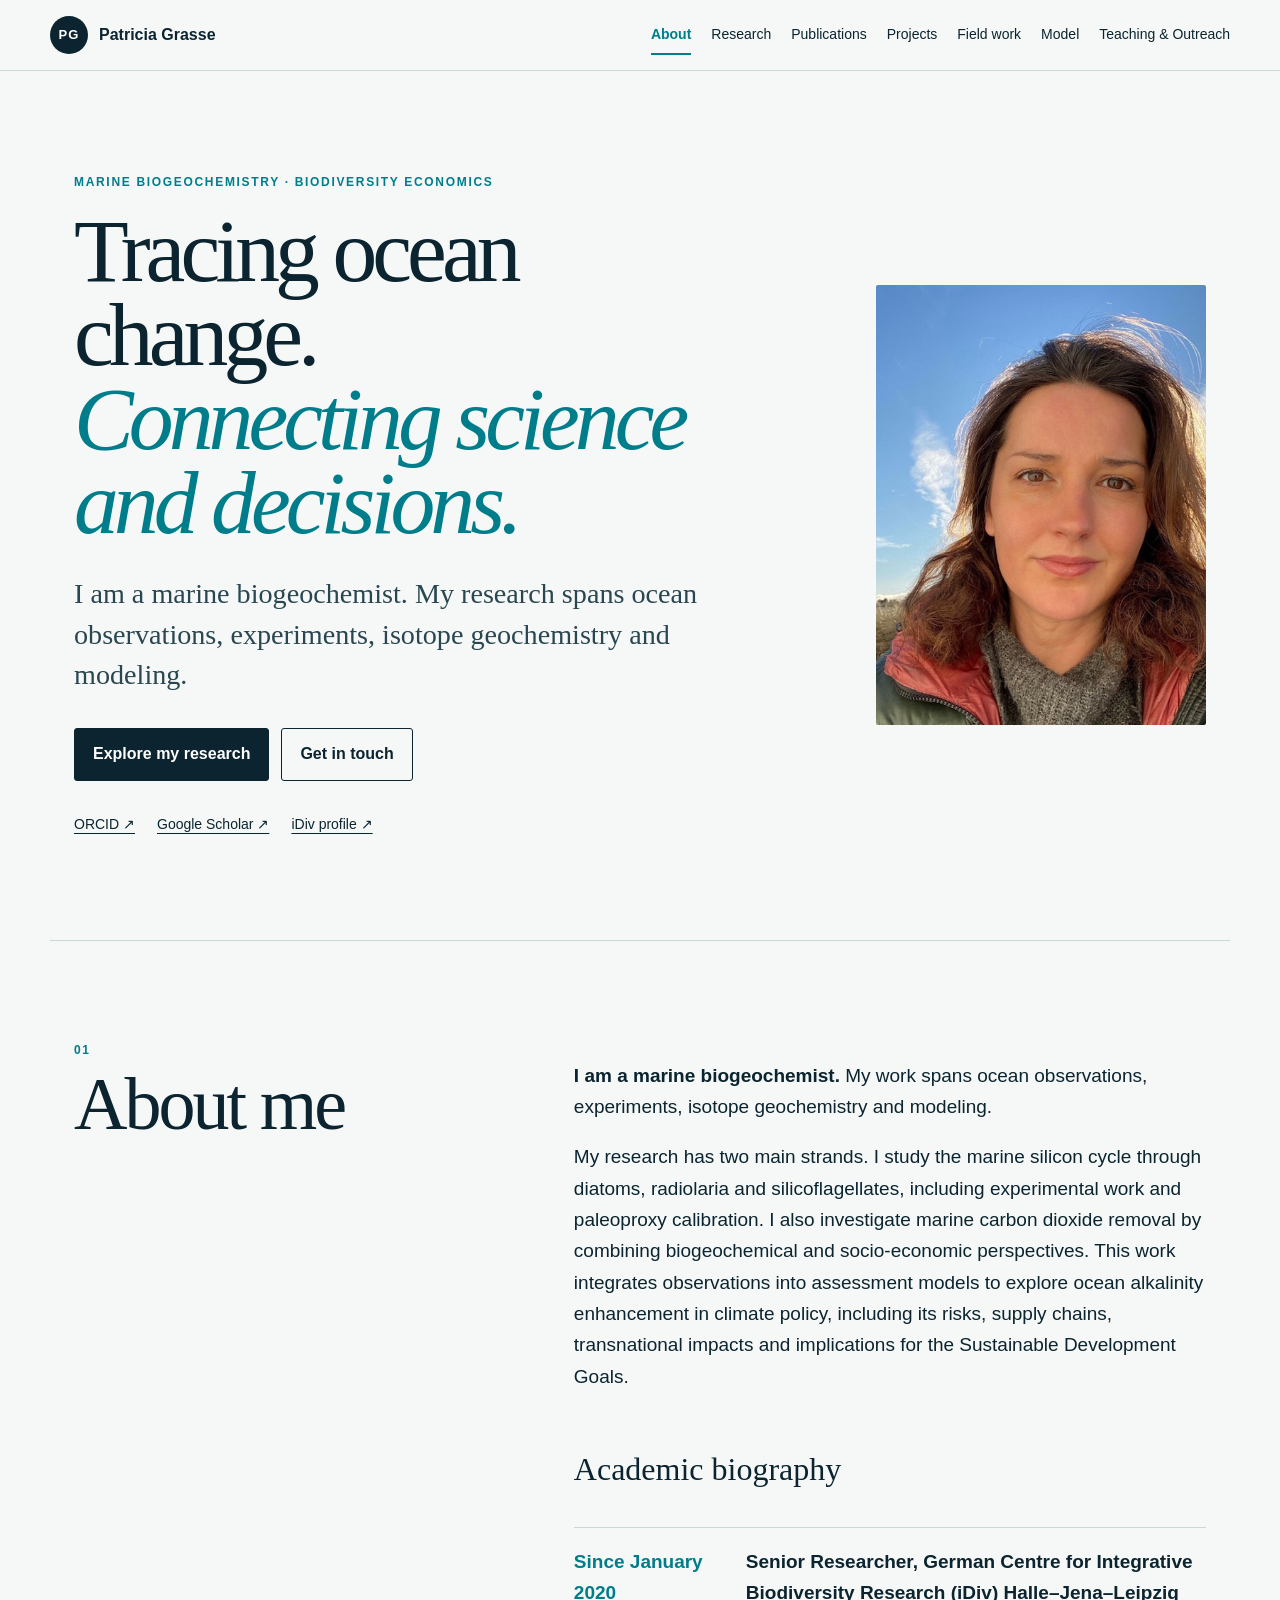
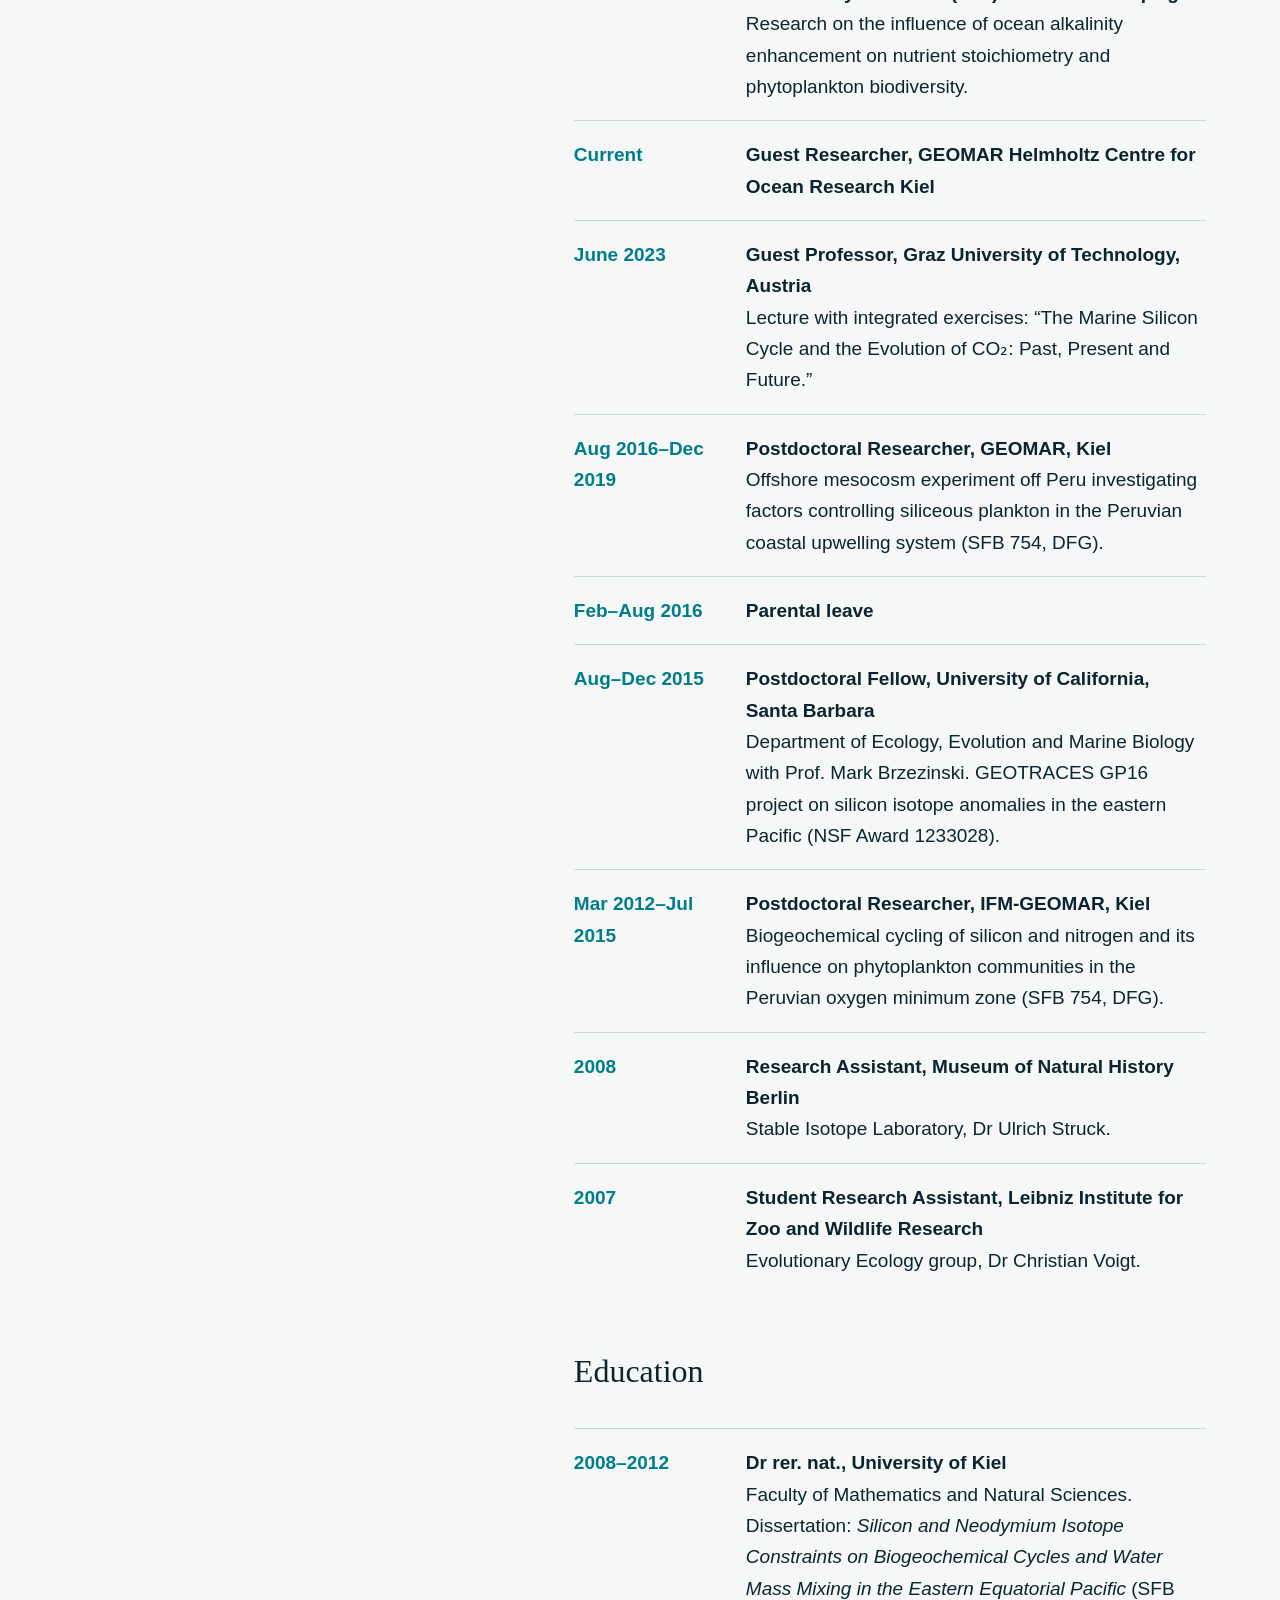
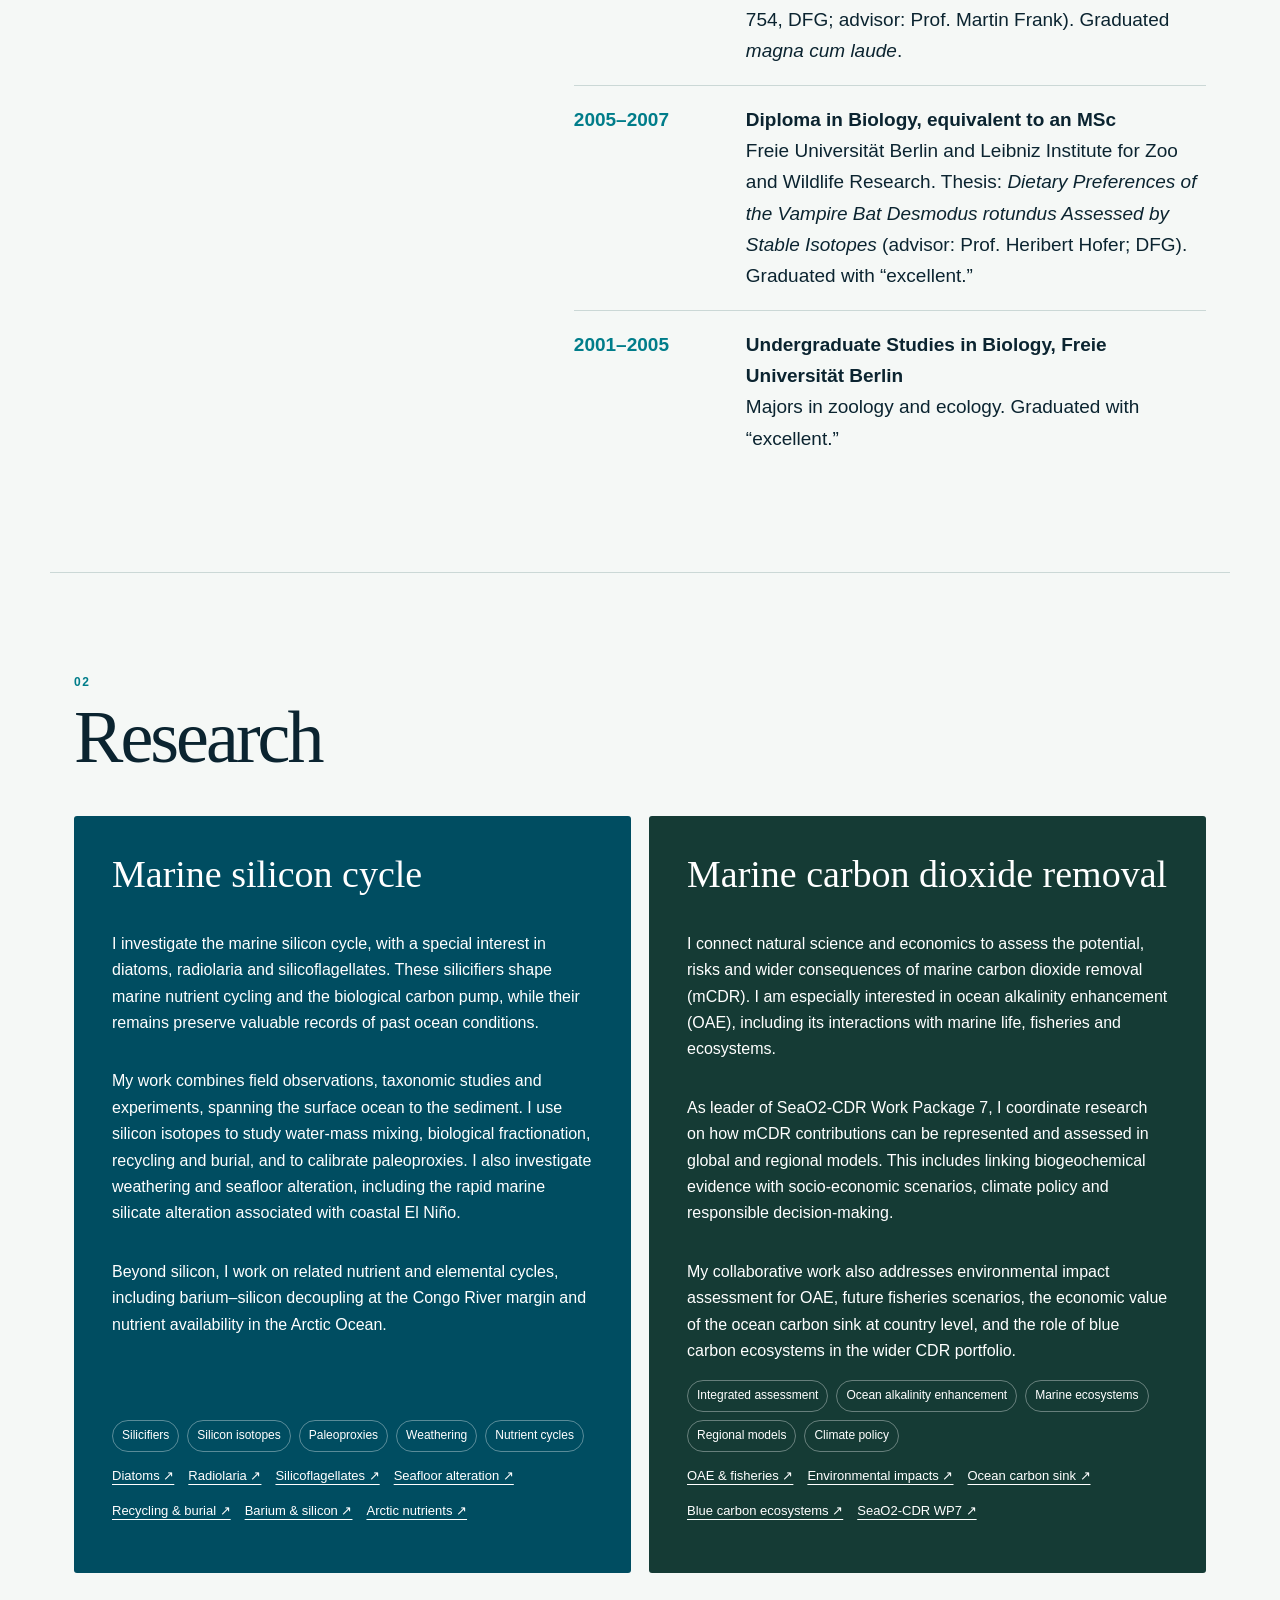
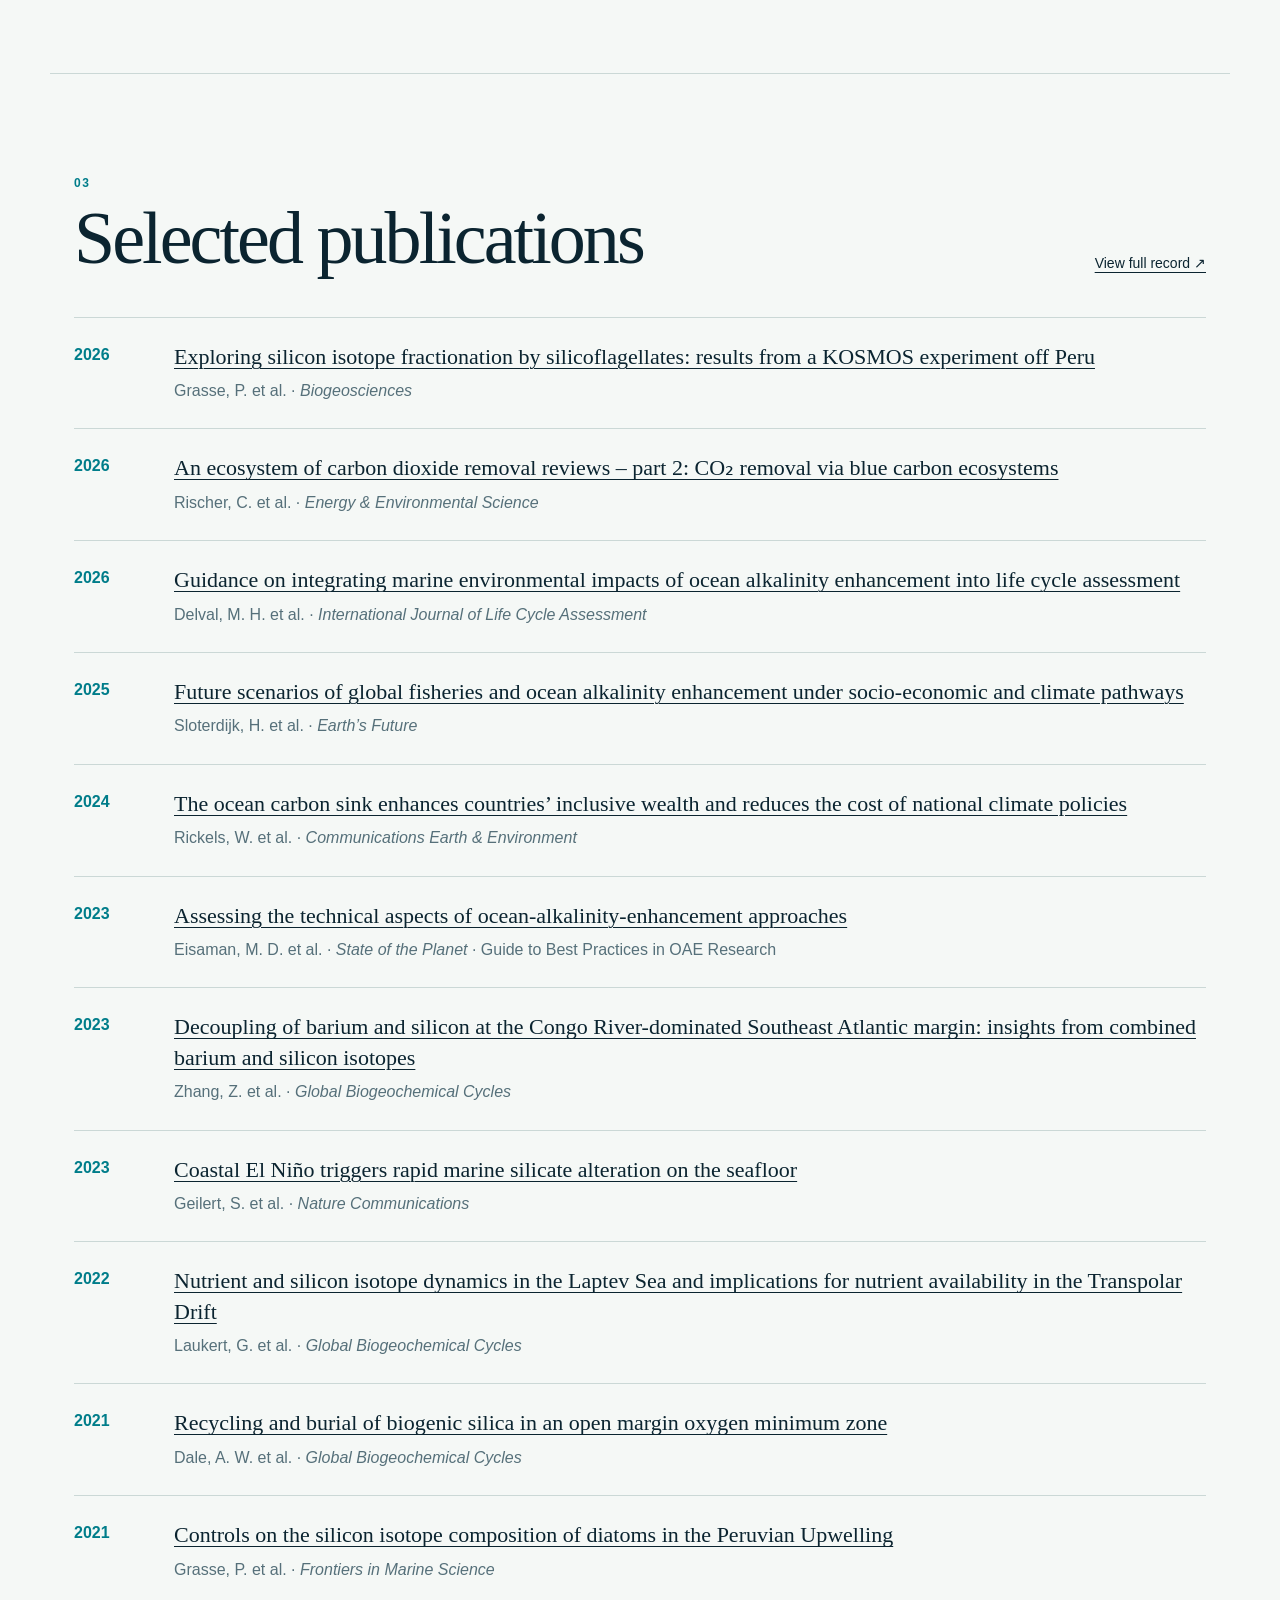
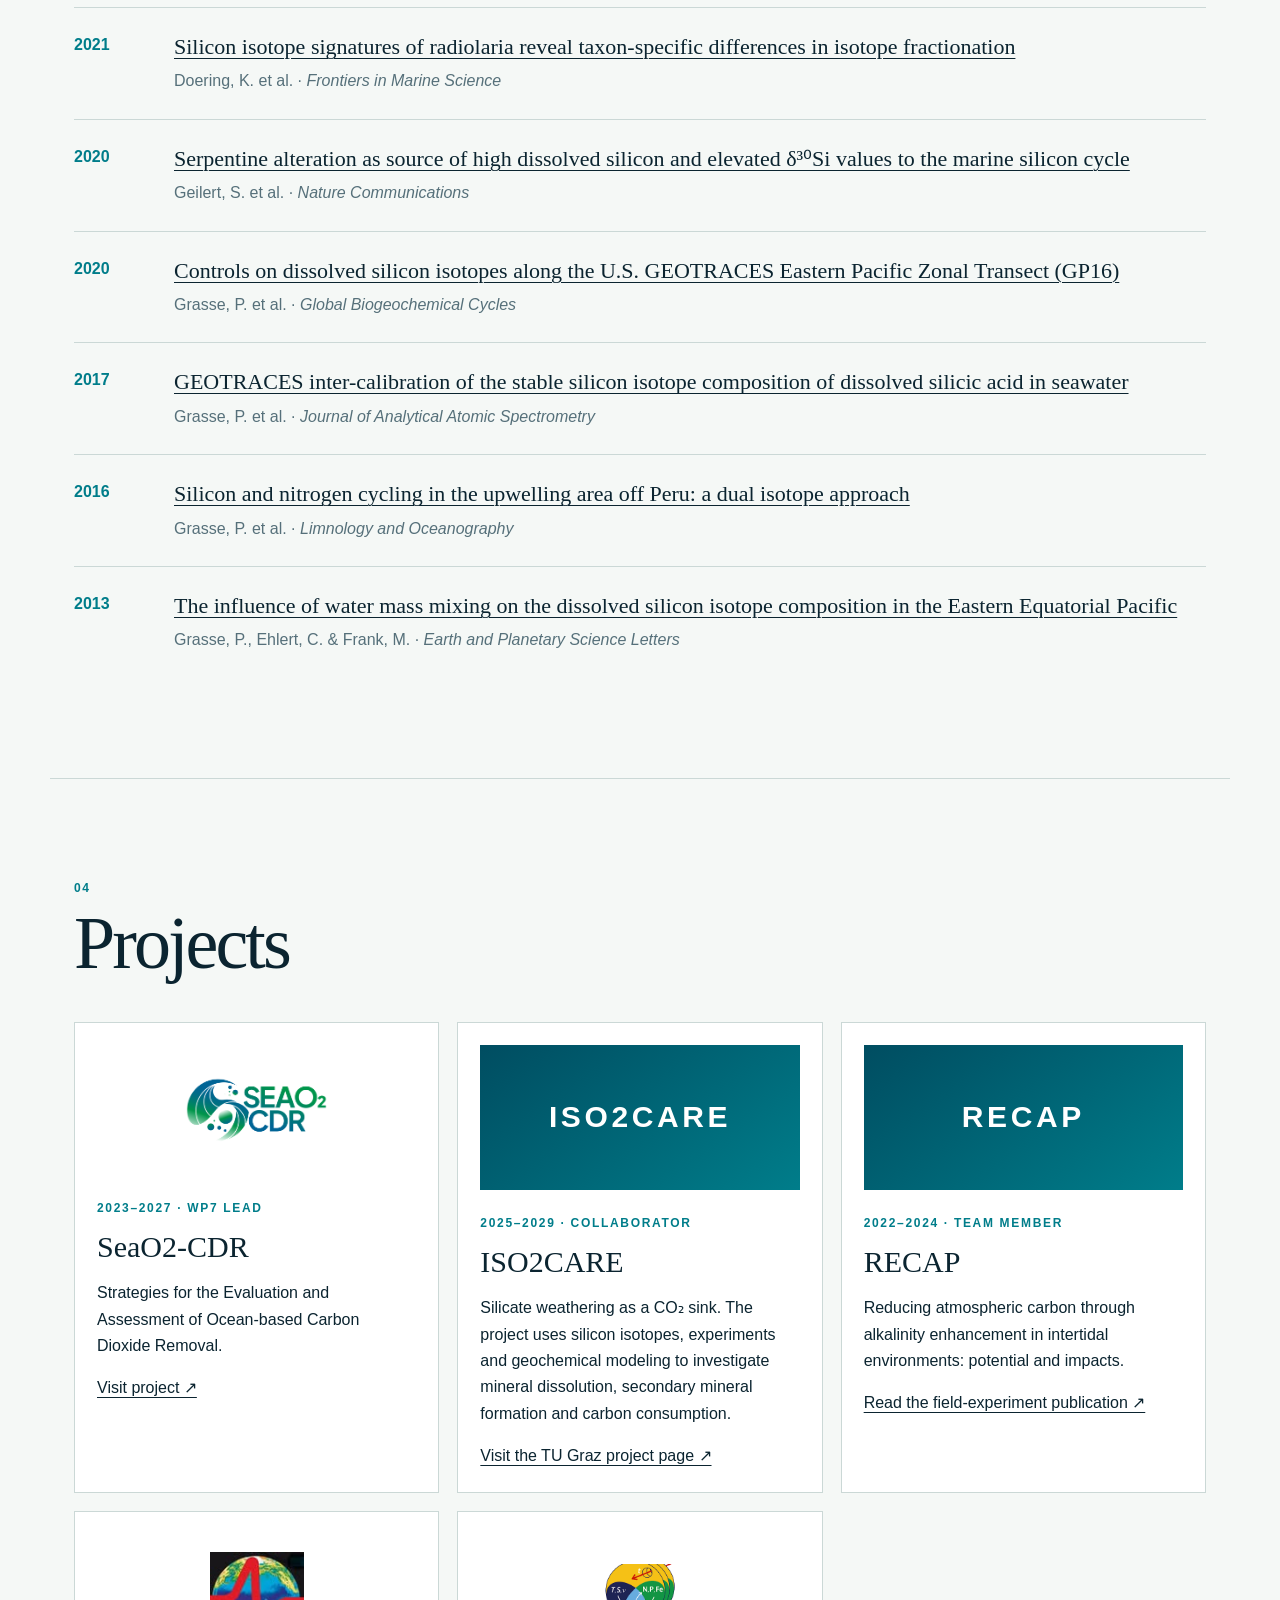
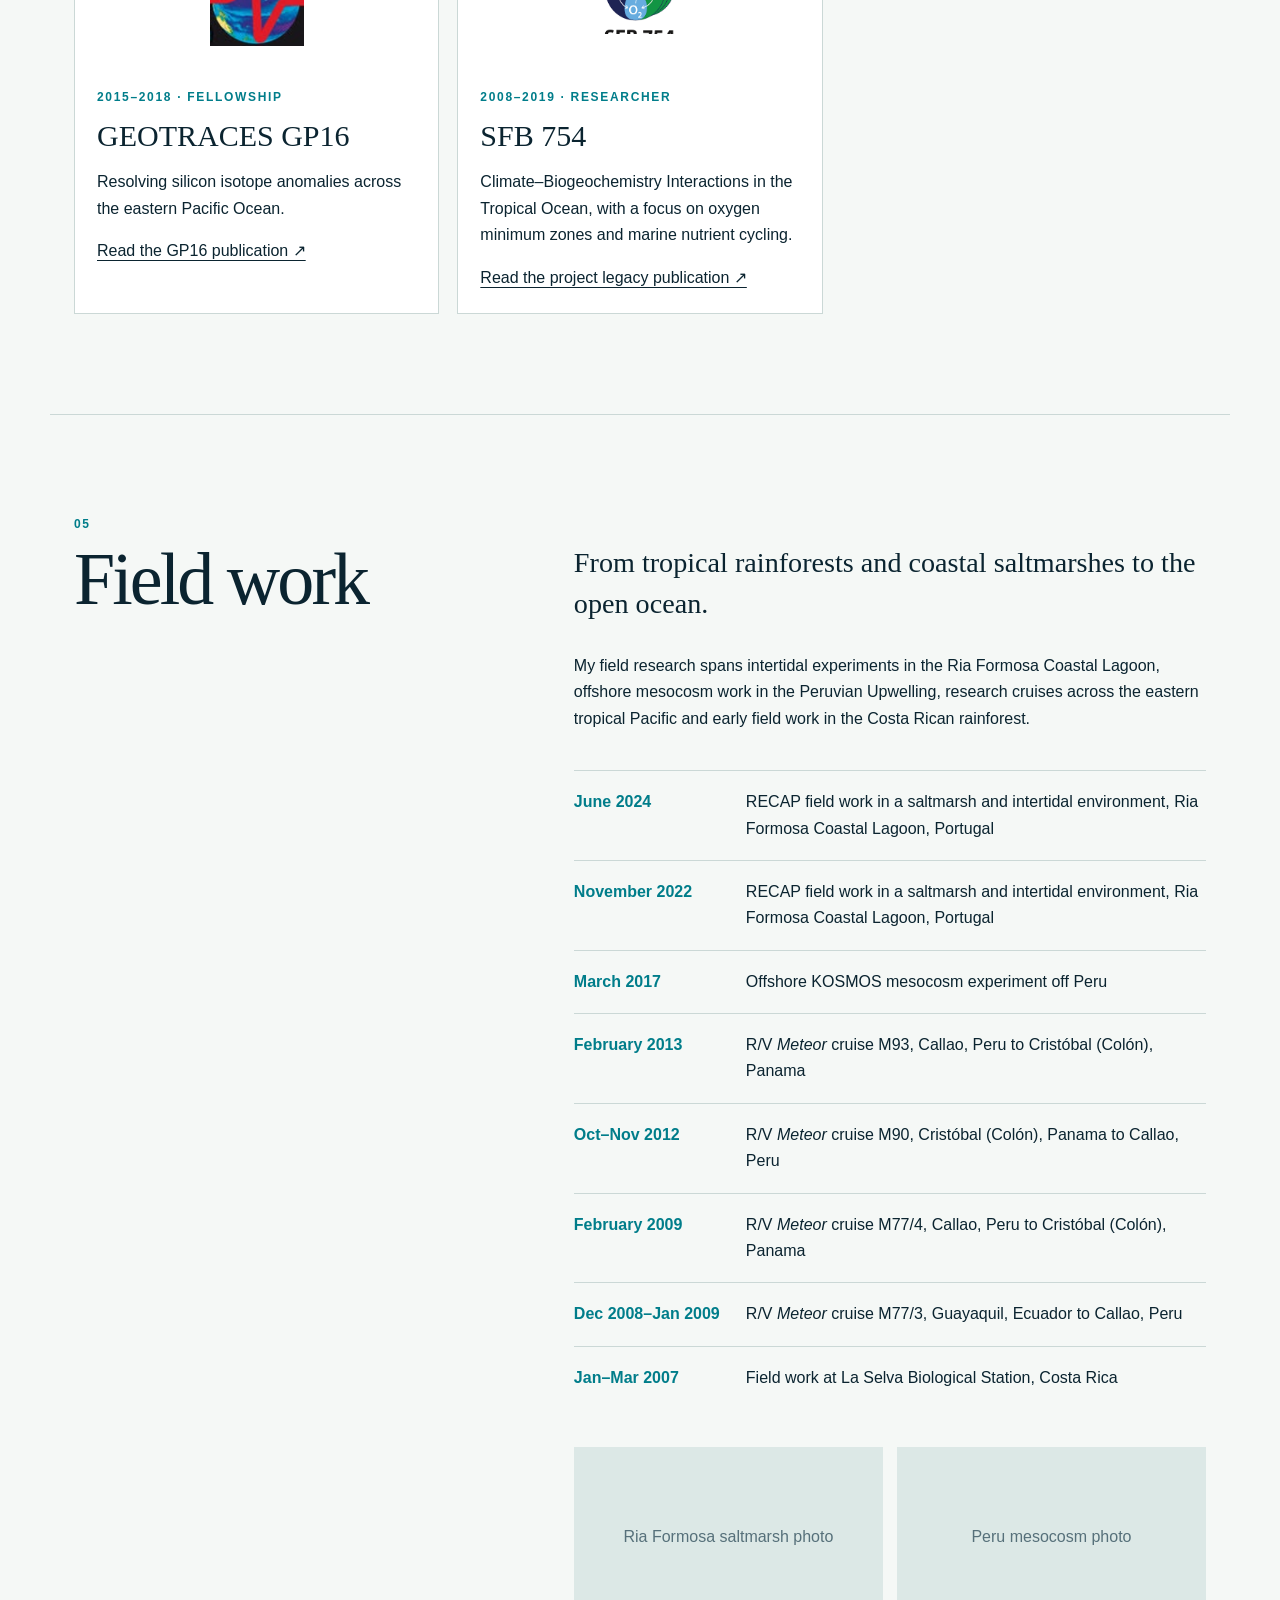
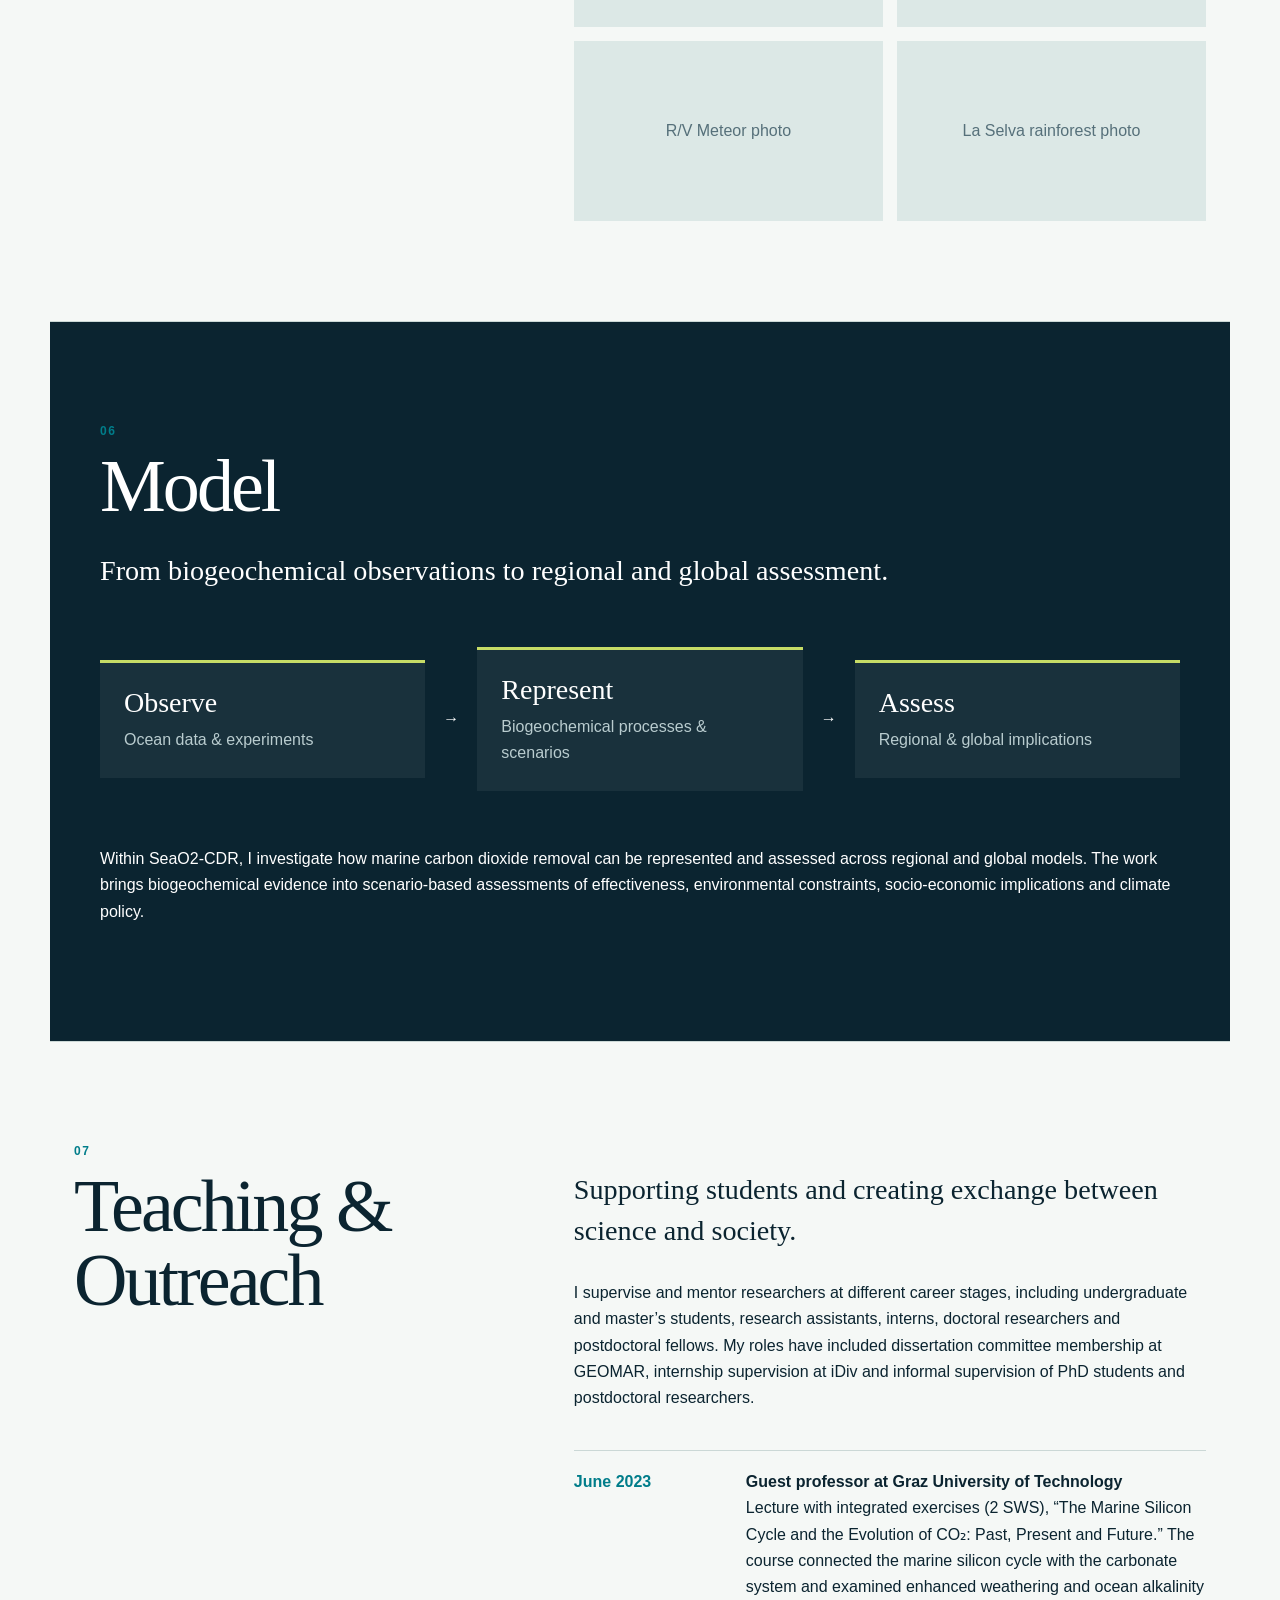
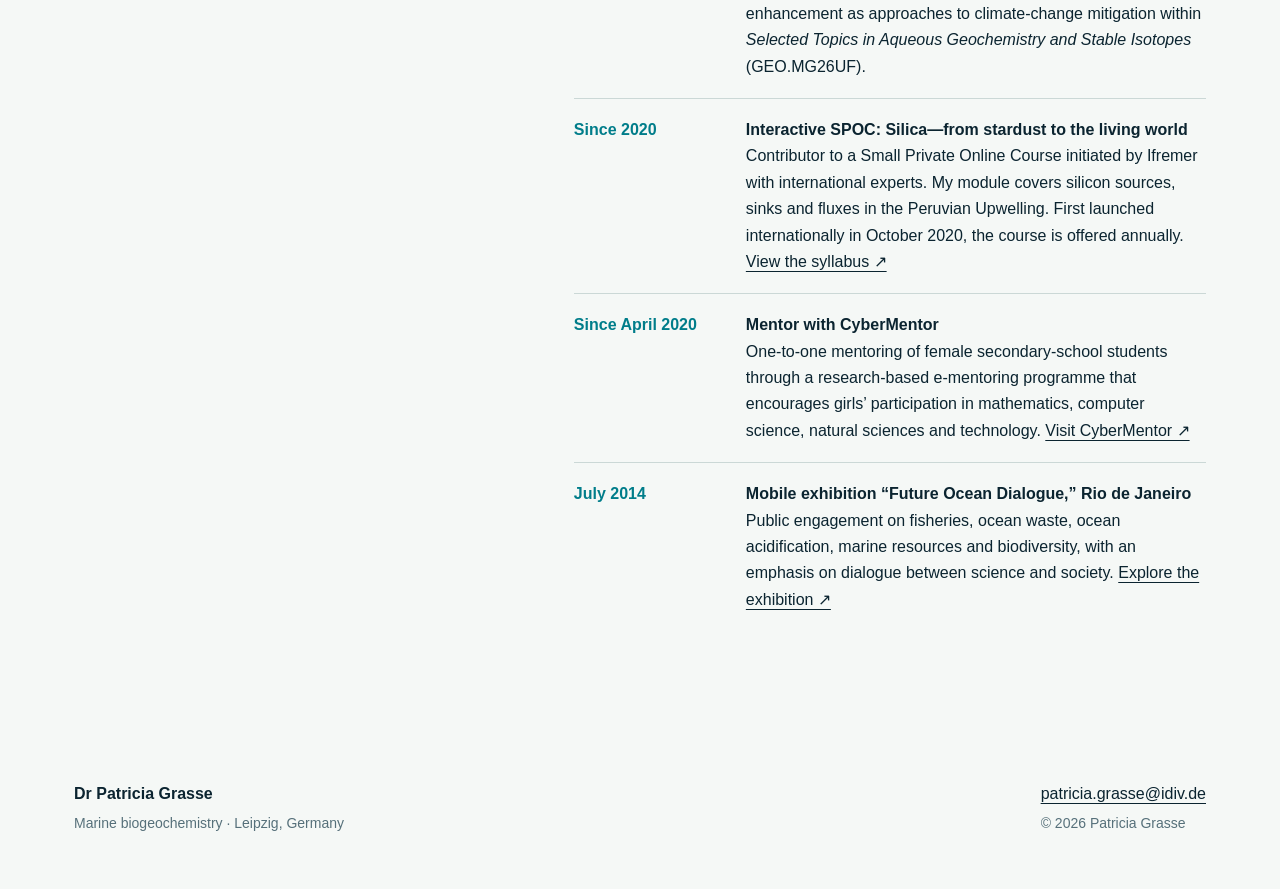
==== commit 6cba2e13: "Add files via upload" ====
--- a/index.html
+++ b/index.html
@@ -19,16 +19,17 @@
     @media (max-width: 850px) {
       .portrait-photo { justify-self: start; }
     }
-    .project-grid { grid-template-columns: repeat(2, 1fr); }
+    .project-grid { grid-template-columns: repeat(3, 1fr); }
     .project-logo {
       width: 100%;
-      height: 145px;
+      height: 130px;
       object-fit: contain;
       display: block;
       margin-bottom: 24px;
       padding: 18px;
       background: #fff;
     }
+    .project-logo[src$="sfb754.png"] { padding: 30px; }
     .project-wordmark {
       height: 145px;
       display: grid;
@@ -38,6 +39,9 @@
       color: #fff;
       font: 700 30px/1 Arial, sans-serif;
       letter-spacing: .12em;
+    }
+    @media (max-width: 1050px) {
+      .project-grid { grid-template-columns: repeat(2, 1fr); }
     }
     @media (max-width: 850px) {
       .project-grid { grid-template-columns: 1fr; }
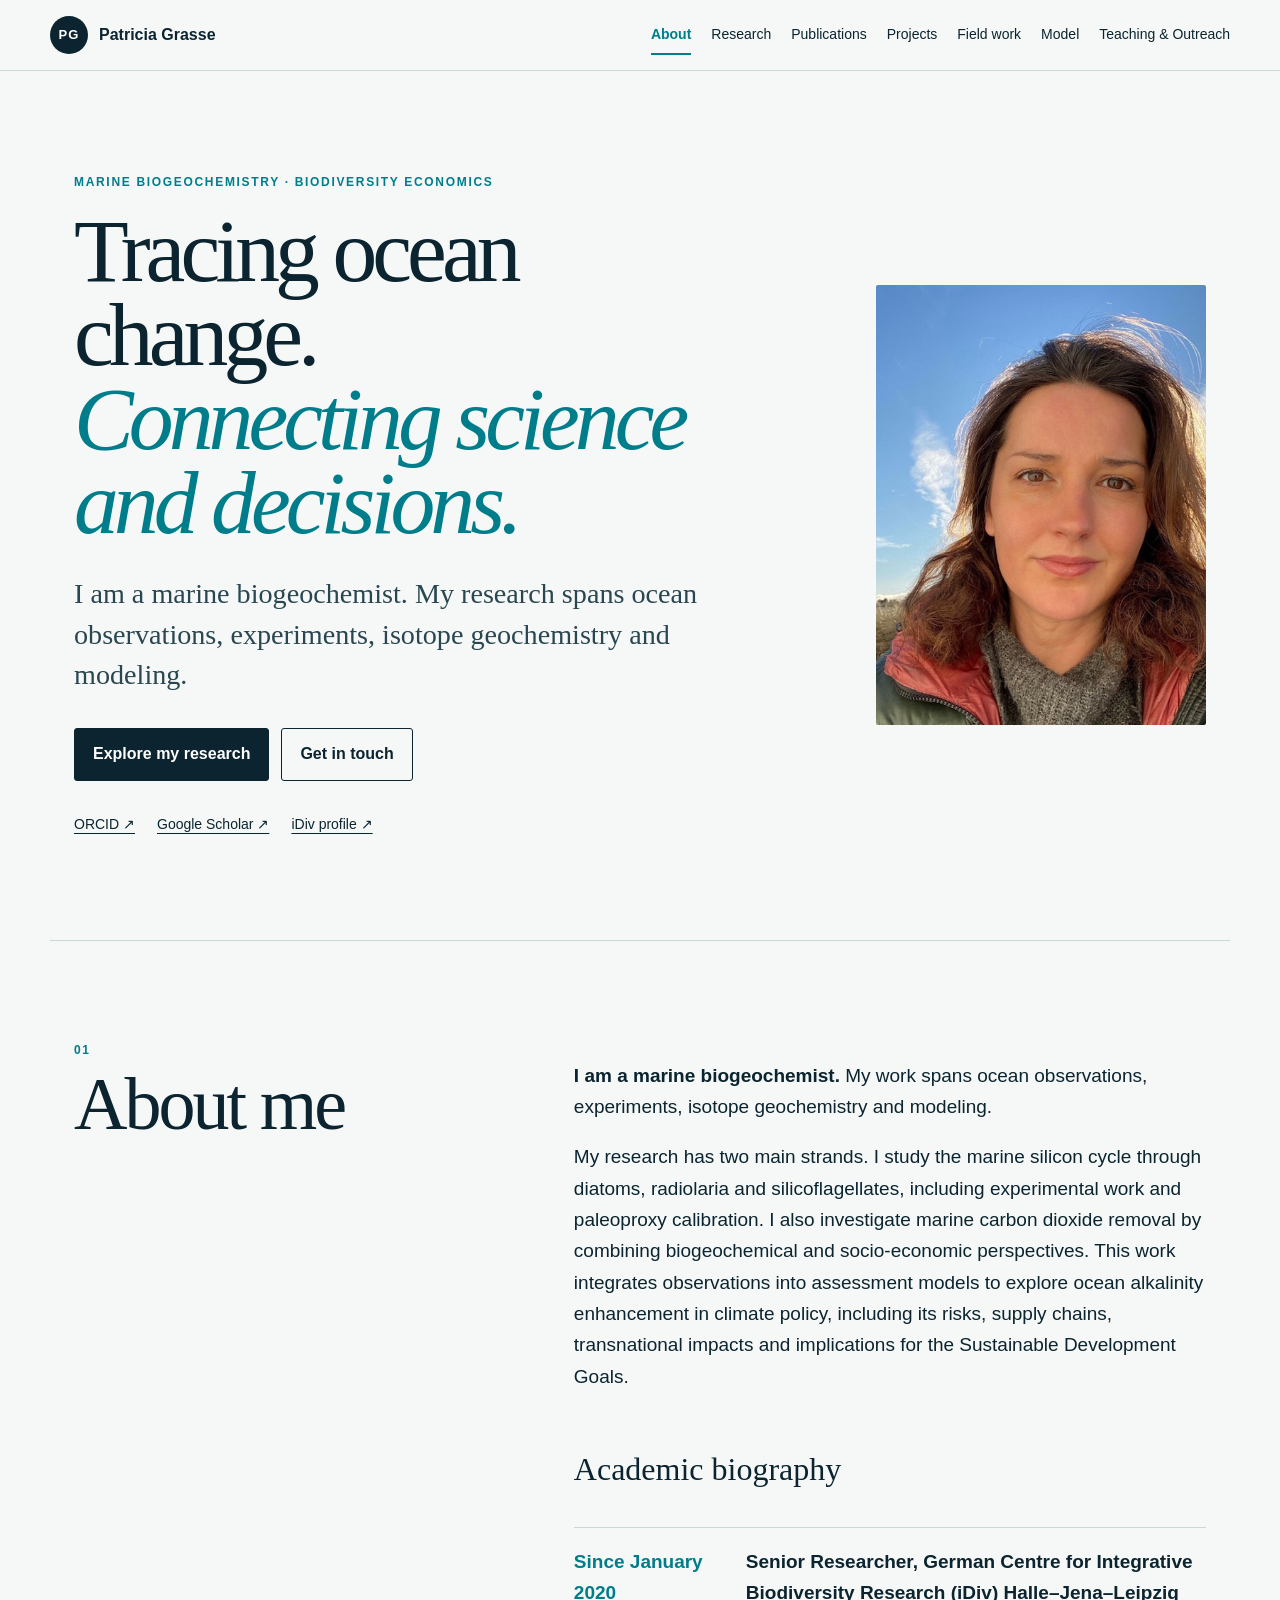
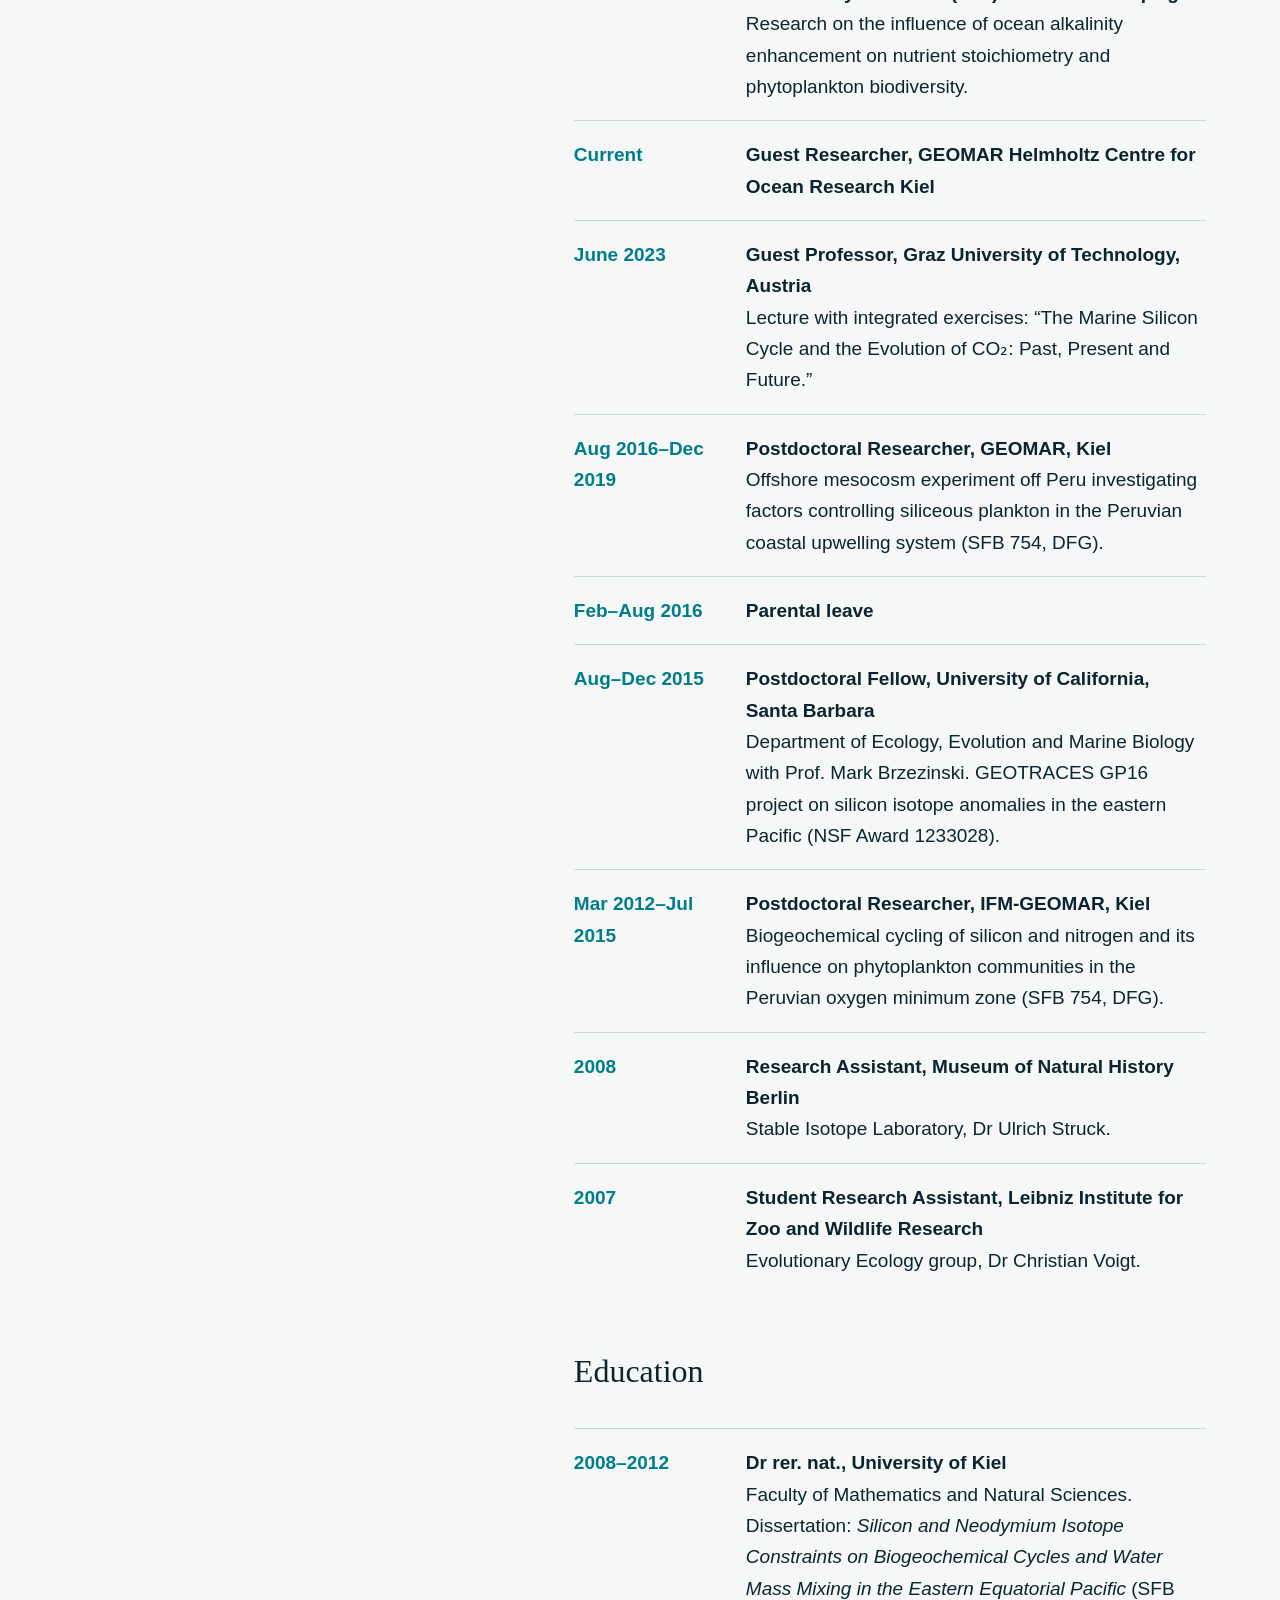
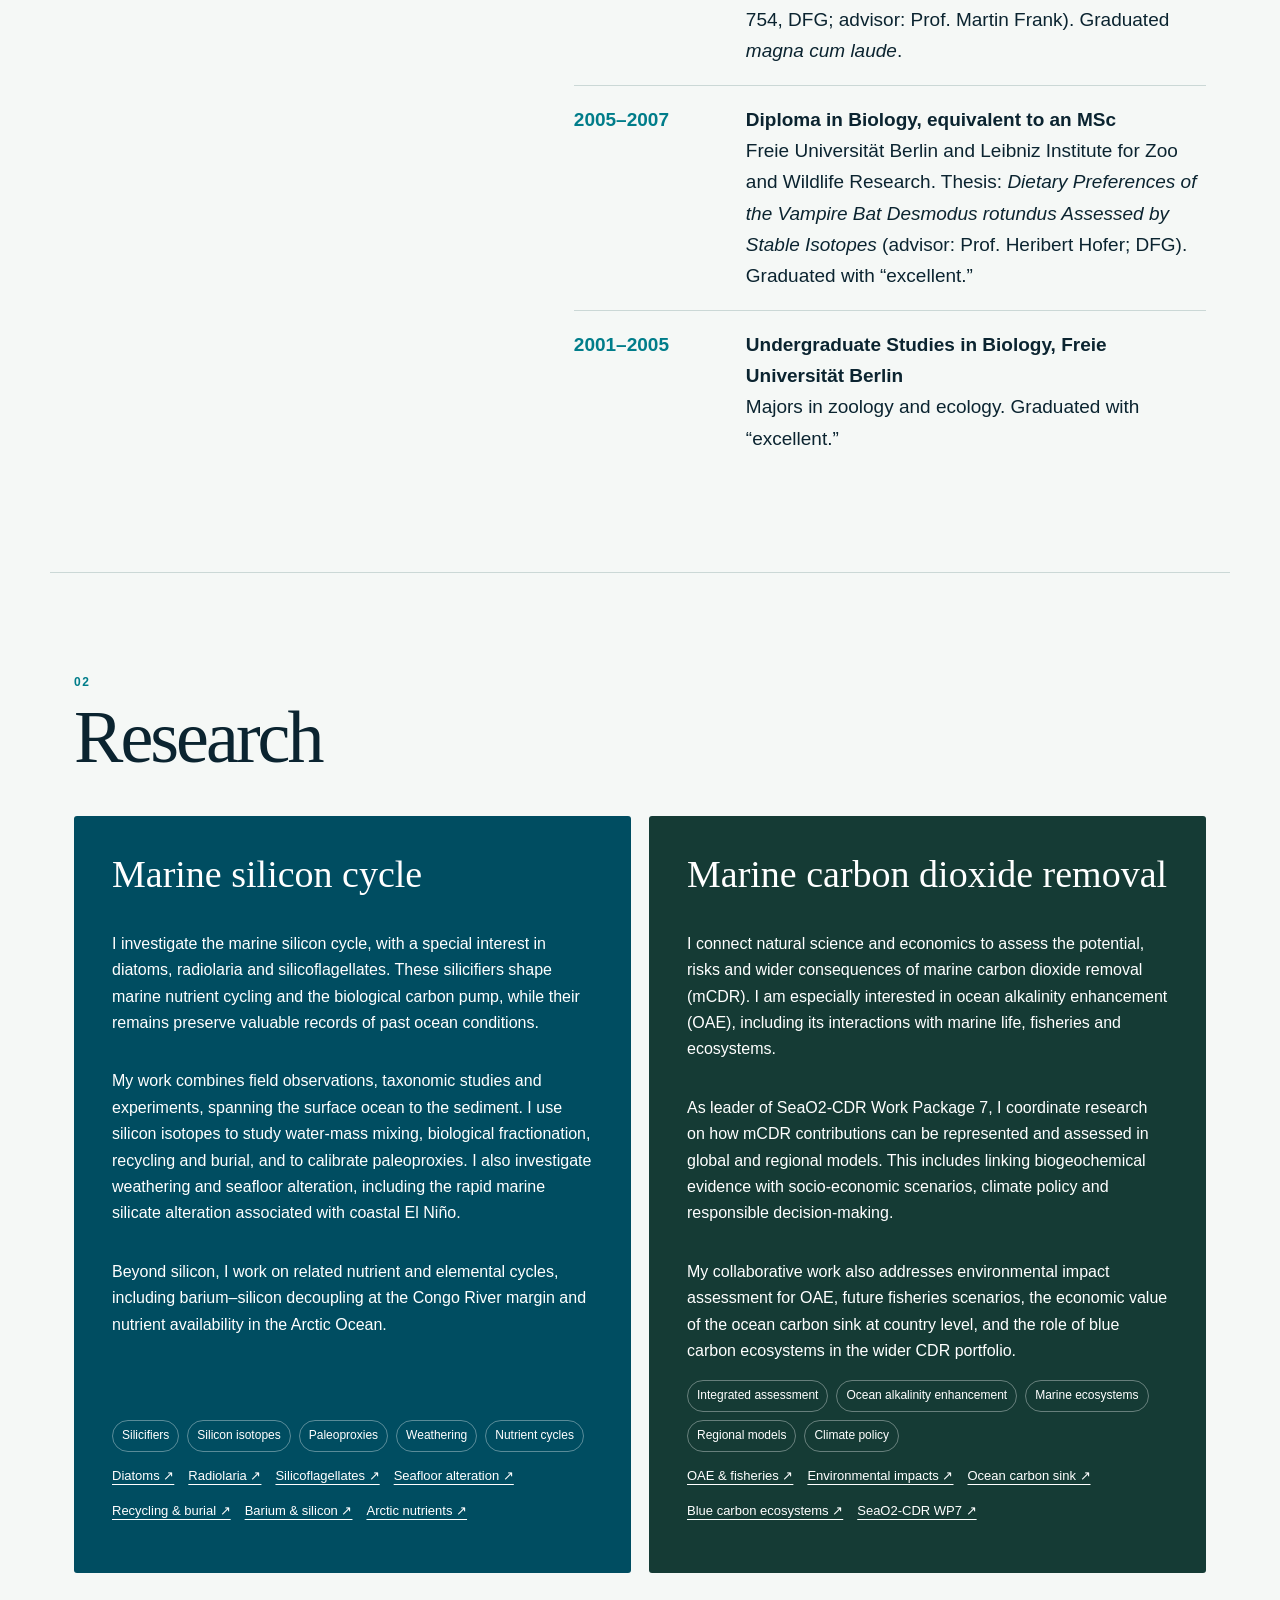
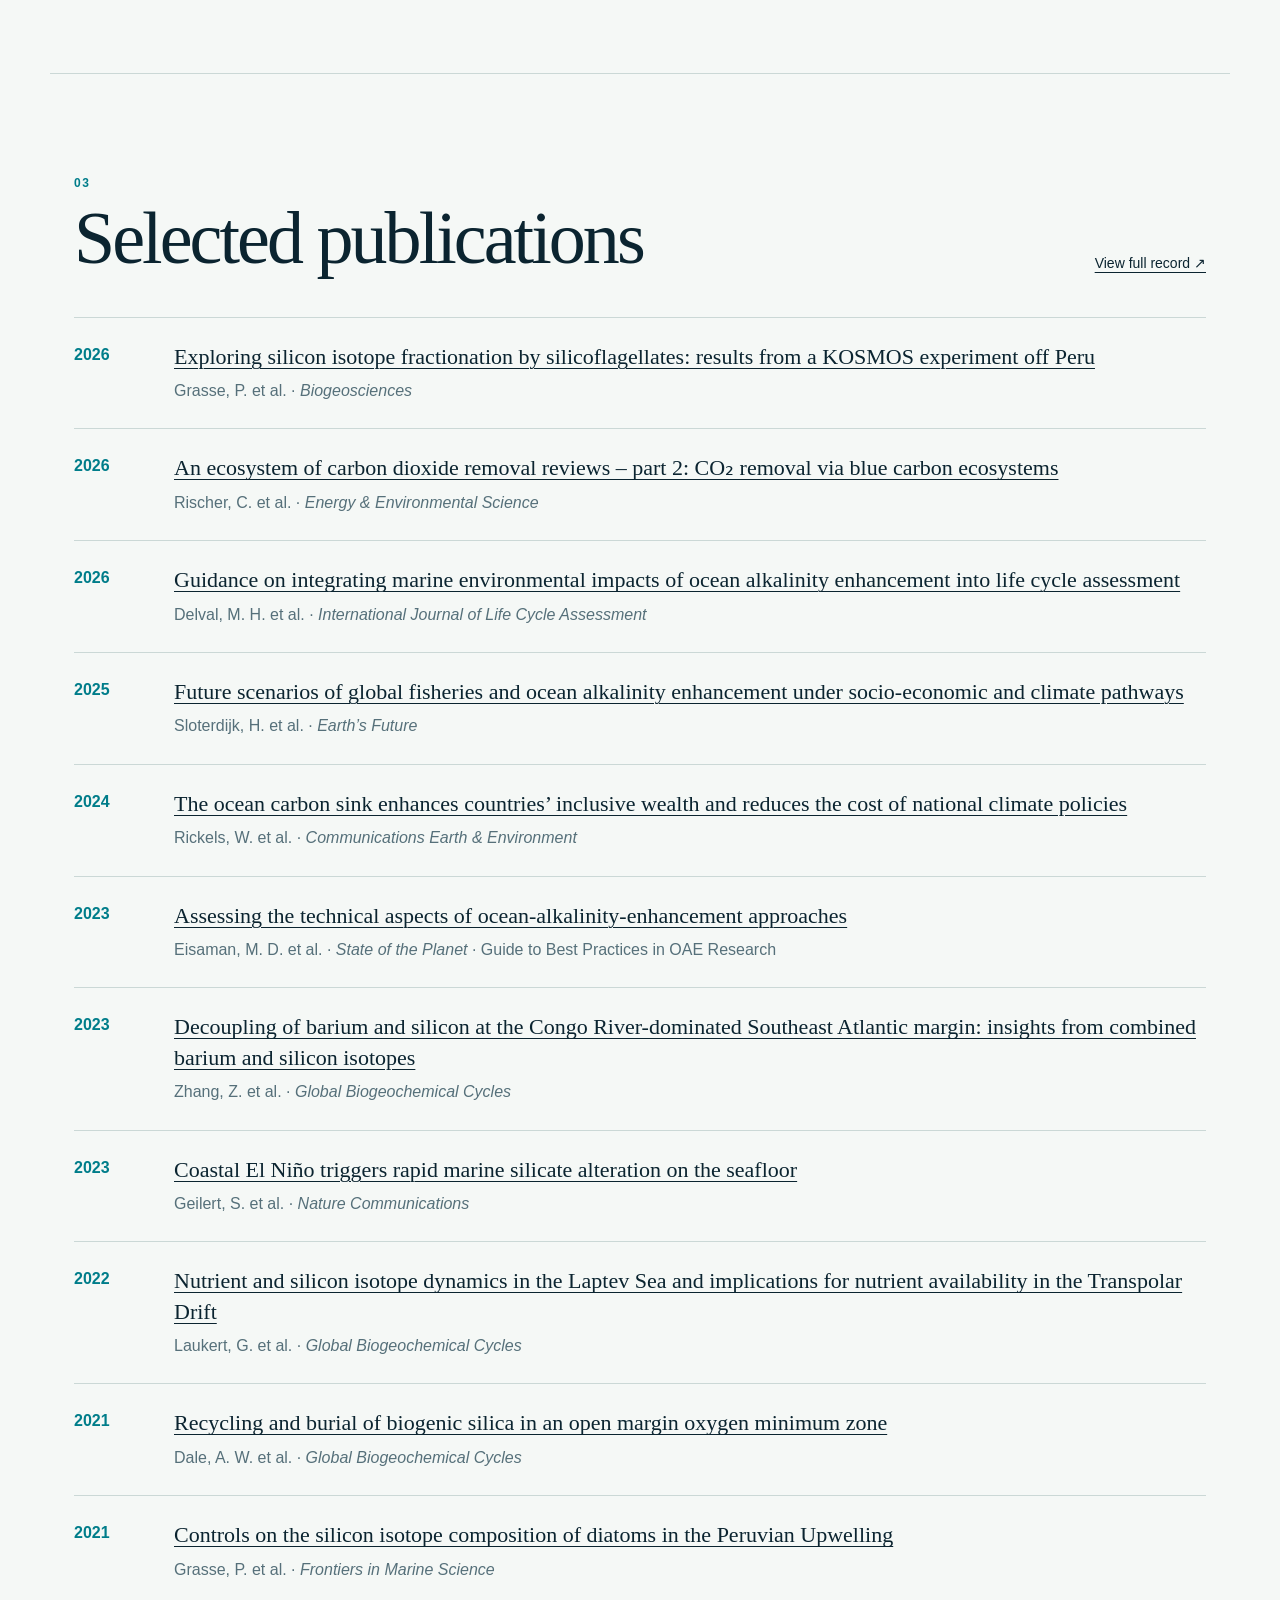
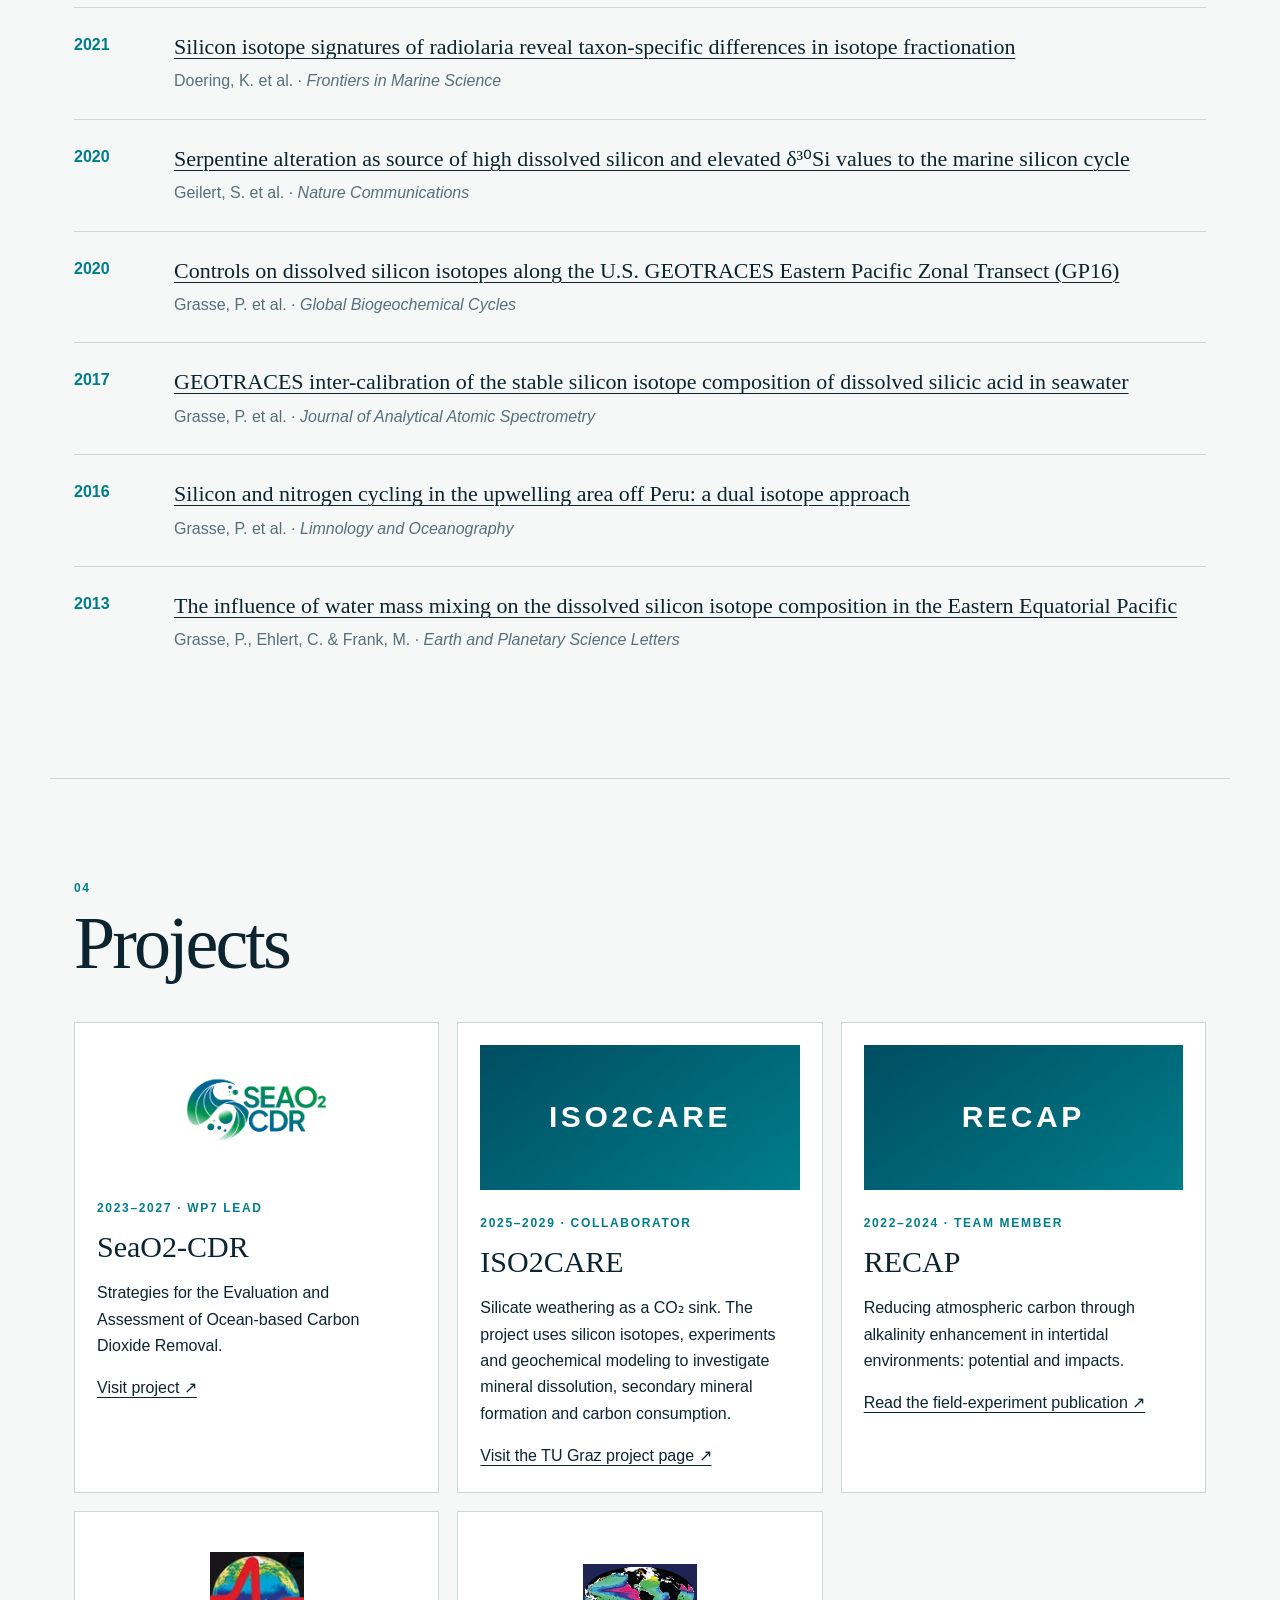
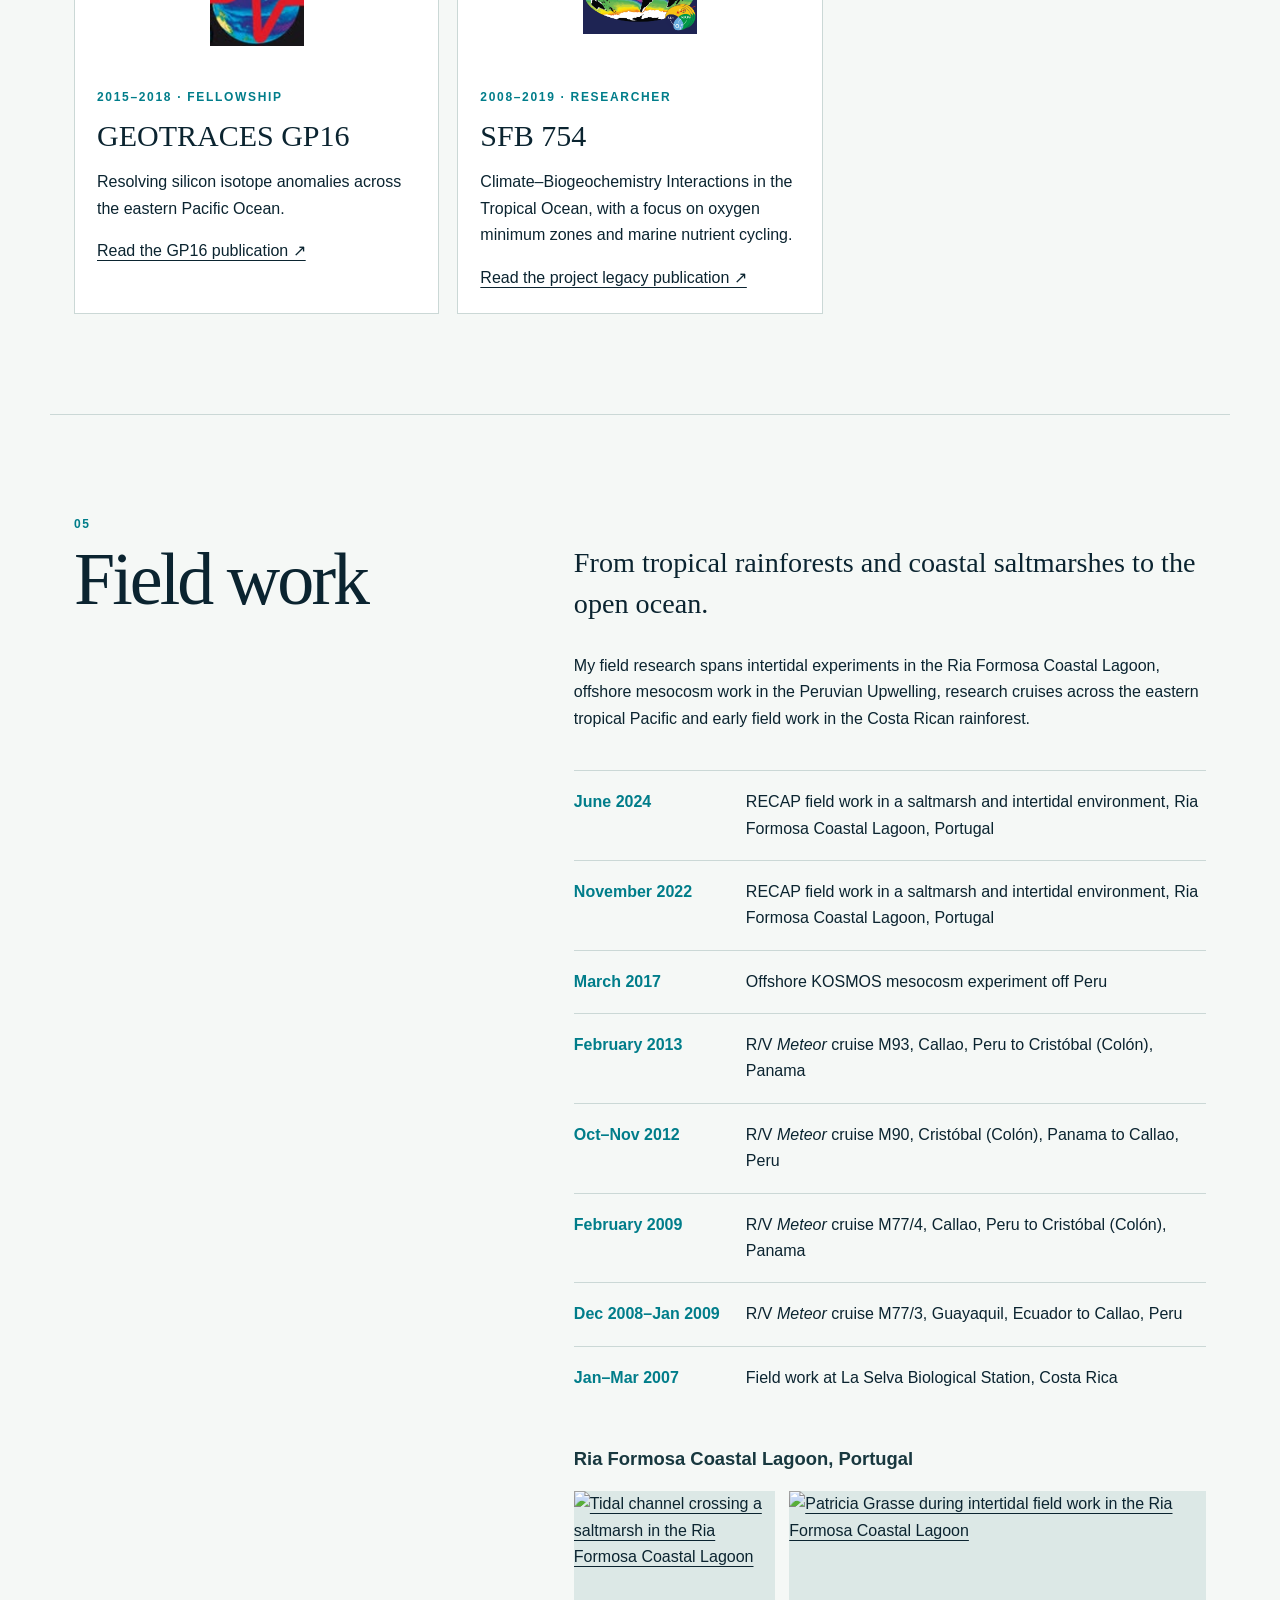
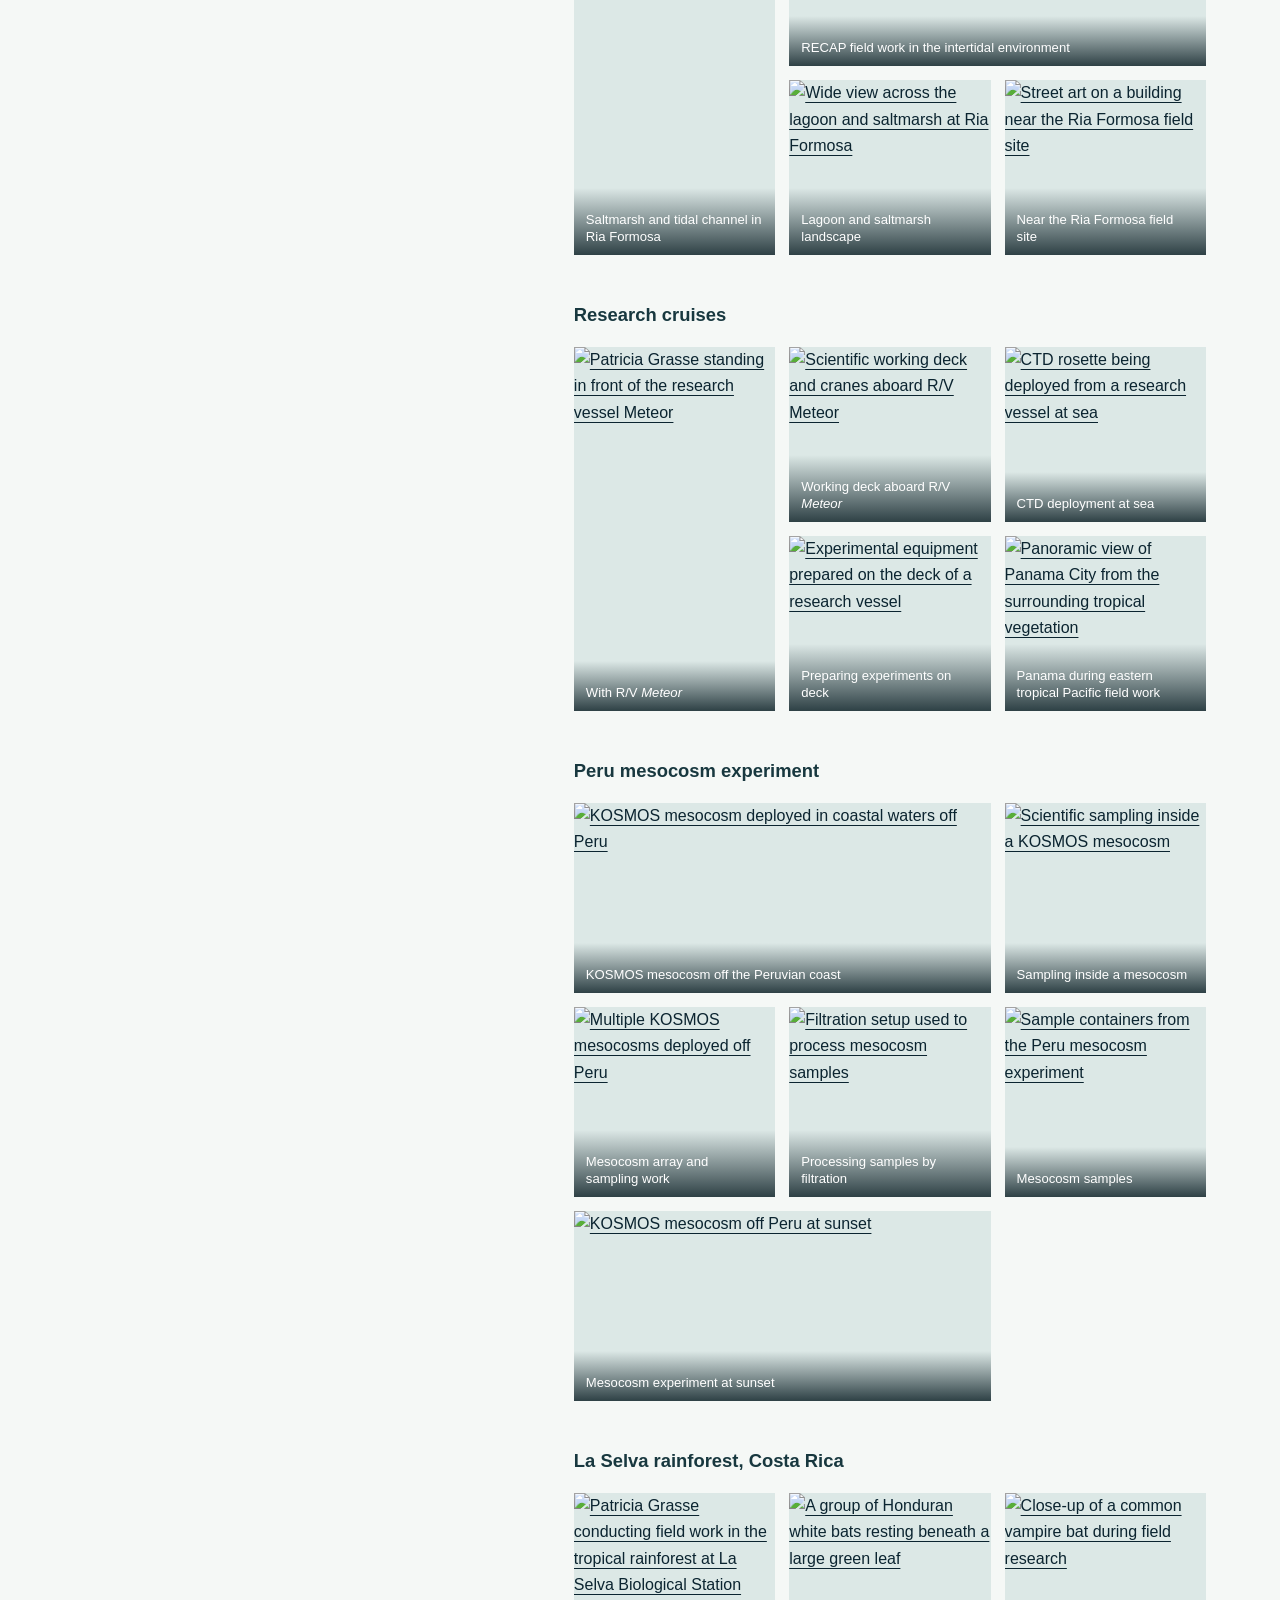
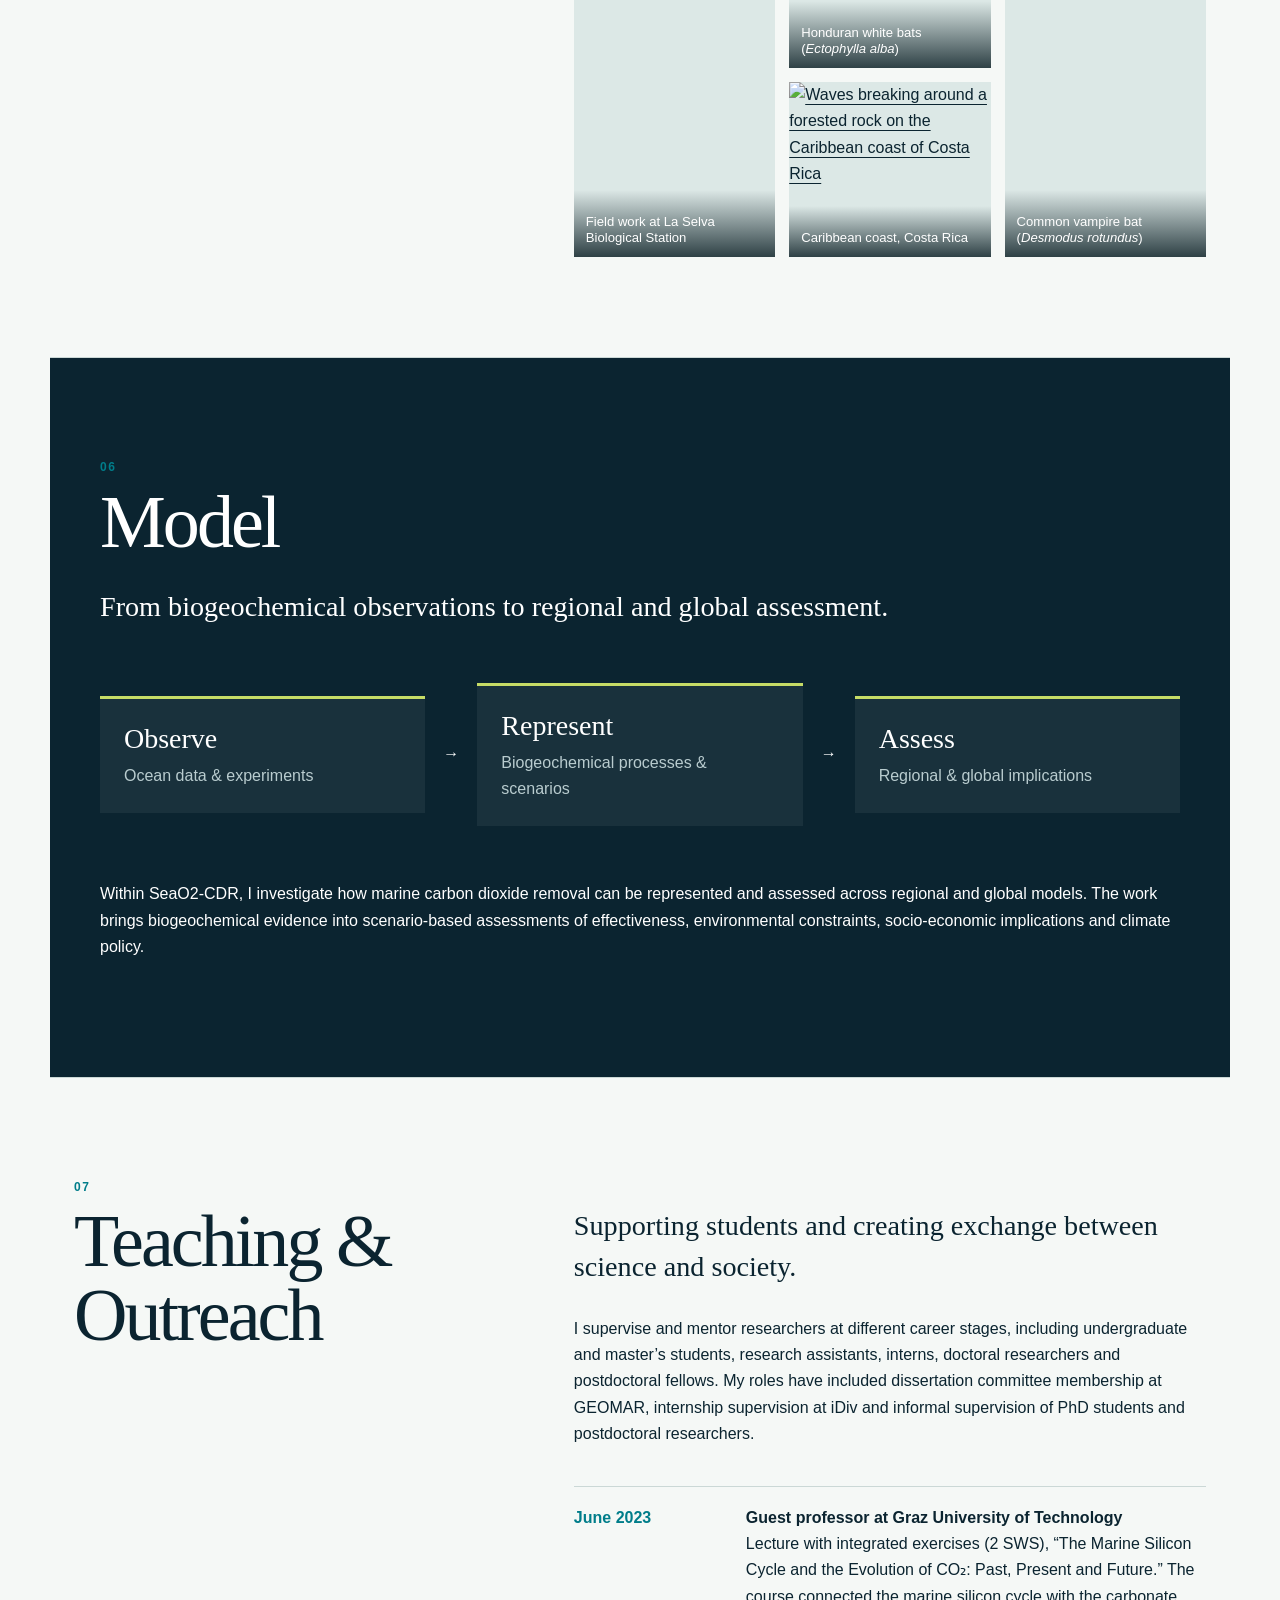
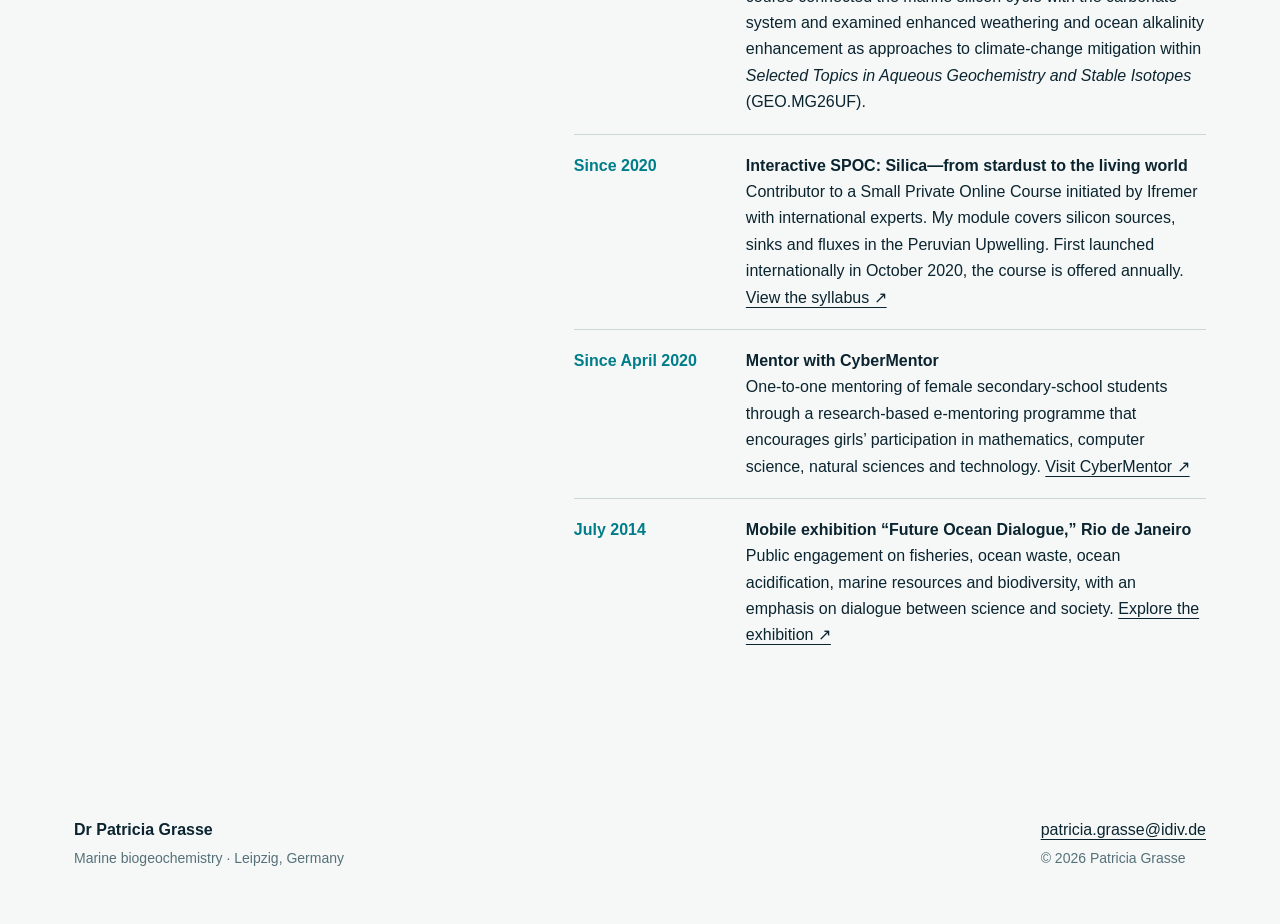
==== commit 744b94f5: "Add files via upload" ====
--- a/index.html
+++ b/index.html
@@ -56,24 +56,57 @@
     }
     .field-timeline dt { color: #007d8a; font-weight: 700; }
     .field-timeline dd { margin: 0; }
-    .field-photo-placeholders {
+    .field-gallery {
       display: grid;
-      grid-template-columns: repeat(2, 1fr);
+      grid-template-columns: repeat(3, 1fr);
+      grid-auto-rows: 175px;
       gap: 14px;
       margin-top: 38px;
     }
-    .field-photo-placeholders div {
-      min-height: 180px;
-      display: grid;
-      place-items: center;
-      padding: 20px;
+    .field-gallery-title {
+      margin: 38px 0 -18px;
+      font: 700 1.15rem/1.3 Arial, sans-serif;
+      color: #18383f;
+    }
+    .field-gallery + .field-gallery-title { margin-top: 48px; }
+    .mesocosm-gallery { grid-auto-rows: 190px; }
+    .mesocosm-gallery .wide,
+    .ria-gallery .wide { grid-column: span 2; }
+    .field-gallery figure {
+      position: relative;
+      min-width: 0;
+      height: 100%;
+      margin: 0;
+      overflow: hidden;
       background: #dce8e6;
-      color: #56707a;
-      text-align: center;
+    }
+    .field-gallery .portrait { grid-row: span 2; }
+    .field-gallery a,
+    .field-gallery img { display: block; width: 100%; height: 100%; }
+    .field-gallery img {
+      object-fit: cover;
+      transition: transform .25s ease;
+    }
+    .field-gallery a:hover img,
+    .field-gallery a:focus-visible img { transform: scale(1.025); }
+    .field-gallery figcaption {
+      position: absolute;
+      right: 0;
+      bottom: 0;
+      left: 0;
+      padding: 24px 12px 10px;
+      color: #fff;
+      background: linear-gradient(transparent, rgba(8, 28, 34, .82));
+      font-size: .82rem;
+      line-height: 1.25;
+      pointer-events: none;
     }
     @media (max-width: 520px) {
       .field-timeline > div { grid-template-columns: 1fr; gap: 4px; }
-      .field-photo-placeholders { grid-template-columns: 1fr; }
+      .field-gallery { grid-template-columns: 1fr; grid-auto-rows: 220px; }
+      .field-gallery .portrait { grid-row: auto; height: 390px; }
+      .mesocosm-gallery .wide,
+      .ria-gallery .wide { grid-column: auto; }
     }
     #navigation a {
       position: relative;
@@ -257,11 +290,134 @@
           <div><dt>Dec 2008–Jan 2009</dt><dd>R/V <i>Meteor</i> cruise M77/3, Guayaquil, Ecuador to Callao, Peru</dd></div>
           <div><dt>Jan–Mar 2007</dt><dd>Field work at La Selva Biological Station, Costa Rica</dd></div>
         </dl>
-        <div class="field-photo-placeholders" aria-label="Placeholders for future fieldwork photographs">
-          <div>Ria Formosa saltmarsh photo</div>
-          <div>Peru mesocosm photo</div>
-          <div>R/V Meteor photo</div>
-          <div>La Selva rainforest photo</div>
+        <h3 class="field-gallery-title">Ria Formosa Coastal Lagoon, Portugal</h3>
+        <div class="field-gallery ria-gallery" aria-label="Photographs from RECAP field work in the Ria Formosa Coastal Lagoon">
+          <figure class="portrait">
+            <a href="assets/ria-formosa-saltmarsh-channel.jpg" target="_blank" aria-label="Open full photograph of the Ria Formosa saltmarsh">
+              <img src="assets/ria-formosa-saltmarsh-channel.jpg" alt="Tidal channel crossing a saltmarsh in the Ria Formosa Coastal Lagoon" loading="lazy">
+            </a>
+            <figcaption>Saltmarsh and tidal channel in Ria Formosa</figcaption>
+          </figure>
+          <figure class="wide">
+            <a href="assets/ria-formosa-fieldwork.jpg" target="_blank" aria-label="Open full photograph of Patricia Grasse during Ria Formosa field work">
+              <img src="assets/ria-formosa-fieldwork.jpg" alt="Patricia Grasse during intertidal field work in the Ria Formosa Coastal Lagoon" loading="lazy">
+            </a>
+            <figcaption>RECAP field work in the intertidal environment</figcaption>
+          </figure>
+          <figure>
+            <a href="assets/ria-formosa-lagoon.jpg" target="_blank" aria-label="Open full photograph of the Ria Formosa lagoon and saltmarsh">
+              <img src="assets/ria-formosa-lagoon.jpg" alt="Wide view across the lagoon and saltmarsh at Ria Formosa" loading="lazy">
+            </a>
+            <figcaption>Lagoon and saltmarsh landscape</figcaption>
+          </figure>
+          <figure>
+            <a href="assets/ria-formosa-field-site-region.jpg" target="_blank" aria-label="Open full photograph from the Ria Formosa fieldwork region">
+              <img src="assets/ria-formosa-field-site-region.jpg" alt="Street art on a building near the Ria Formosa field site" loading="lazy">
+            </a>
+            <figcaption>Near the Ria Formosa field site</figcaption>
+          </figure>
+        </div>
+
+        <h3 class="field-gallery-title">Research cruises</h3>
+        <div class="field-gallery" aria-label="Photographs from research cruises and field work">
+          <figure class="portrait">
+            <a href="assets/Meteor2.jpg" target="_blank" aria-label="Open full photograph of Patricia Grasse with R/V Meteor">
+              <img src="assets/Meteor2.jpg" alt="Patricia Grasse standing in front of the research vessel Meteor" loading="lazy">
+            </a>
+            <figcaption>With R/V <i>Meteor</i></figcaption>
+          </figure>
+          <figure>
+            <a href="assets/Meteor1.jpg" target="_blank" aria-label="Open full photograph of the working deck aboard R/V Meteor">
+              <img src="assets/Meteor1.jpg" alt="Scientific working deck and cranes aboard R/V Meteor" loading="lazy">
+            </a>
+            <figcaption>Working deck aboard R/V <i>Meteor</i></figcaption>
+          </figure>
+          <figure>
+            <a href="assets/CTD.jpg" target="_blank" aria-label="Open full photograph of a CTD rosette at sea">
+              <img src="assets/CTD.jpg" alt="CTD rosette being deployed from a research vessel at sea" loading="lazy">
+            </a>
+            <figcaption>CTD deployment at sea</figcaption>
+          </figure>
+          <figure>
+            <a href="assets/Experiments.jpg" target="_blank" aria-label="Open full photograph of experimental equipment on deck">
+              <img src="assets/Experiments.jpg" alt="Experimental equipment prepared on the deck of a research vessel" loading="lazy">
+            </a>
+            <figcaption>Preparing experiments on deck</figcaption>
+          </figure>
+          <figure>
+            <a href="assets/Panama.jpg" target="_blank" aria-label="Open full photograph of Panama City">
+              <img src="assets/Panama.jpg" alt="Panoramic view of Panama City from the surrounding tropical vegetation" loading="lazy">
+            </a>
+            <figcaption>Panama during eastern tropical Pacific field work</figcaption>
+          </figure>
+        </div>
+
+        <h3 class="field-gallery-title">Peru mesocosm experiment</h3>
+        <div class="field-gallery mesocosm-gallery" aria-label="Photographs from the 2017 KOSMOS mesocosm experiment off Peru">
+          <figure class="wide">
+            <a href="assets/peru-mesocosm-coast.jpg" target="_blank" aria-label="Open full photograph of a KOSMOS mesocosm off the Peruvian coast">
+              <img src="assets/peru-mesocosm-coast.jpg" alt="KOSMOS mesocosm deployed in coastal waters off Peru" loading="lazy">
+            </a>
+            <figcaption>KOSMOS mesocosm off the Peruvian coast</figcaption>
+          </figure>
+          <figure>
+            <a href="assets/peru-mesocosm-sampling.jpg" target="_blank" aria-label="Open full photograph of sampling inside a mesocosm">
+              <img src="assets/peru-mesocosm-sampling.jpg" alt="Scientific sampling inside a KOSMOS mesocosm" loading="lazy">
+            </a>
+            <figcaption>Sampling inside a mesocosm</figcaption>
+          </figure>
+          <figure>
+            <a href="assets/peru-mesocosm-array.jpg" target="_blank" aria-label="Open full photograph of the mesocosm array">
+              <img src="assets/peru-mesocosm-array.jpg" alt="Multiple KOSMOS mesocosms deployed off Peru" loading="lazy">
+            </a>
+            <figcaption>Mesocosm array and sampling work</figcaption>
+          </figure>
+          <figure>
+            <a href="assets/peru-mesocosm-filtration.jpg" target="_blank" aria-label="Open full photograph of the filtration setup">
+              <img src="assets/peru-mesocosm-filtration.jpg" alt="Filtration setup used to process mesocosm samples" loading="lazy">
+            </a>
+            <figcaption>Processing samples by filtration</figcaption>
+          </figure>
+          <figure>
+            <a href="assets/peru-mesocosm-samples.jpg" target="_blank" aria-label="Open full photograph of mesocosm samples">
+              <img src="assets/peru-mesocosm-samples.jpg" alt="Sample containers from the Peru mesocosm experiment" loading="lazy">
+            </a>
+            <figcaption>Mesocosm samples</figcaption>
+          </figure>
+          <figure class="wide">
+            <a href="assets/peru-mesocosm-sunset.jpg" target="_blank" aria-label="Open full photograph of a mesocosm at sunset">
+              <img src="assets/peru-mesocosm-sunset.jpg" alt="KOSMOS mesocosm off Peru at sunset" loading="lazy">
+            </a>
+            <figcaption>Mesocosm experiment at sunset</figcaption>
+          </figure>
+        </div>
+
+        <h3 class="field-gallery-title">La Selva rainforest, Costa Rica</h3>
+        <div class="field-gallery" aria-label="Photographs from field work at La Selva Biological Station and Costa Rica">
+          <figure class="portrait">
+            <a href="assets/la-selva-fieldwork.jpg" target="_blank" aria-label="Open full photograph of rainforest field work at La Selva">
+              <img src="assets/la-selva-fieldwork.jpg" alt="Patricia Grasse conducting field work in the tropical rainforest at La Selva Biological Station" loading="lazy">
+            </a>
+            <figcaption>Field work at La Selva Biological Station</figcaption>
+          </figure>
+          <figure>
+            <a href="assets/la-selva-white-bats.jpg" target="_blank" aria-label="Open full photograph of Honduran white bats">
+              <img src="assets/la-selva-white-bats.jpg" alt="A group of Honduran white bats resting beneath a large green leaf" loading="lazy">
+            </a>
+            <figcaption>Honduran white bats (<i>Ectophylla alba</i>)</figcaption>
+          </figure>
+          <figure class="portrait">
+            <a href="assets/la-selva-vampire-bat.jpg" target="_blank" aria-label="Open full photograph of a common vampire bat">
+              <img src="assets/la-selva-vampire-bat.jpg" alt="Close-up of a common vampire bat during field research" loading="lazy">
+            </a>
+            <figcaption>Common vampire bat (<i>Desmodus rotundus</i>)</figcaption>
+          </figure>
+          <figure>
+            <a href="assets/costa-rica-caribbean-coast.jpg" target="_blank" aria-label="Open full photograph of the Caribbean coast of Costa Rica">
+              <img src="assets/costa-rica-caribbean-coast.jpg" alt="Waves breaking around a forested rock on the Caribbean coast of Costa Rica" loading="lazy">
+            </a>
+            <figcaption>Caribbean coast, Costa Rica</figcaption>
+          </figure>
         </div>
       </div>
     </section>
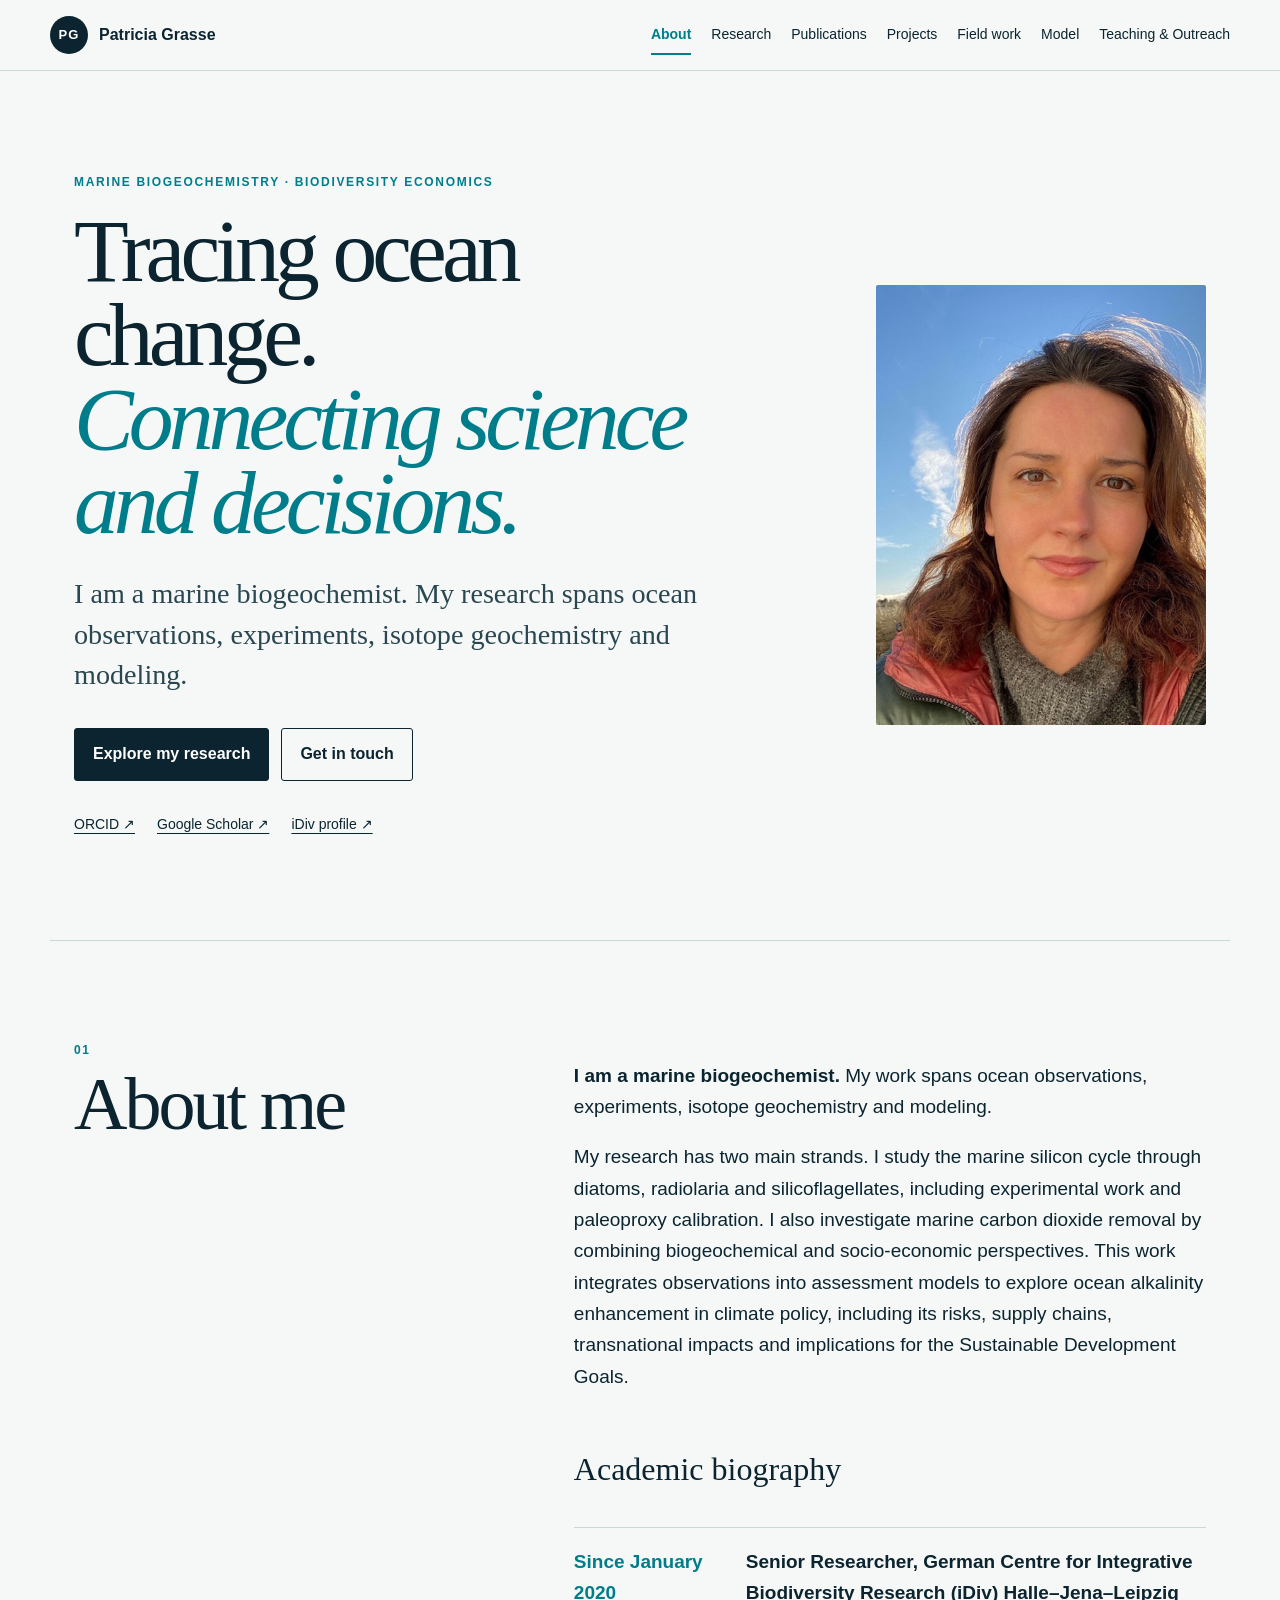
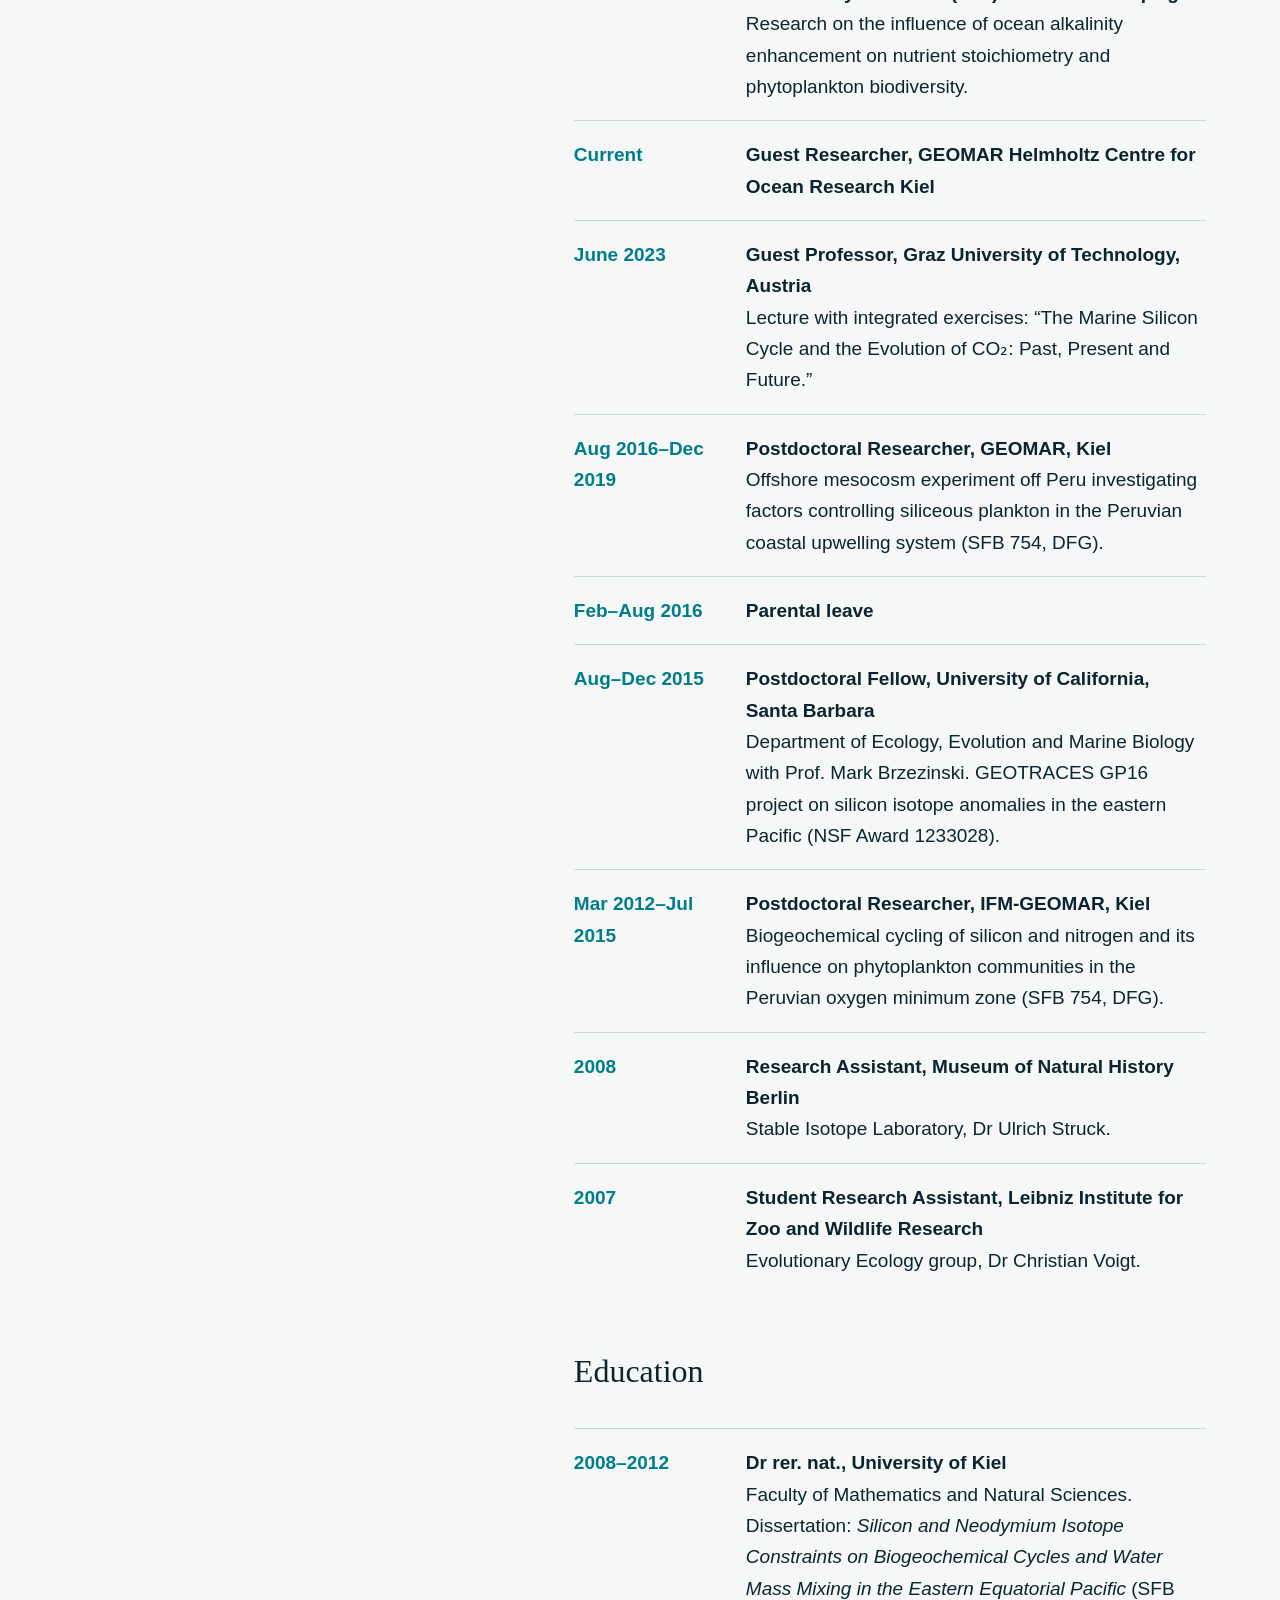
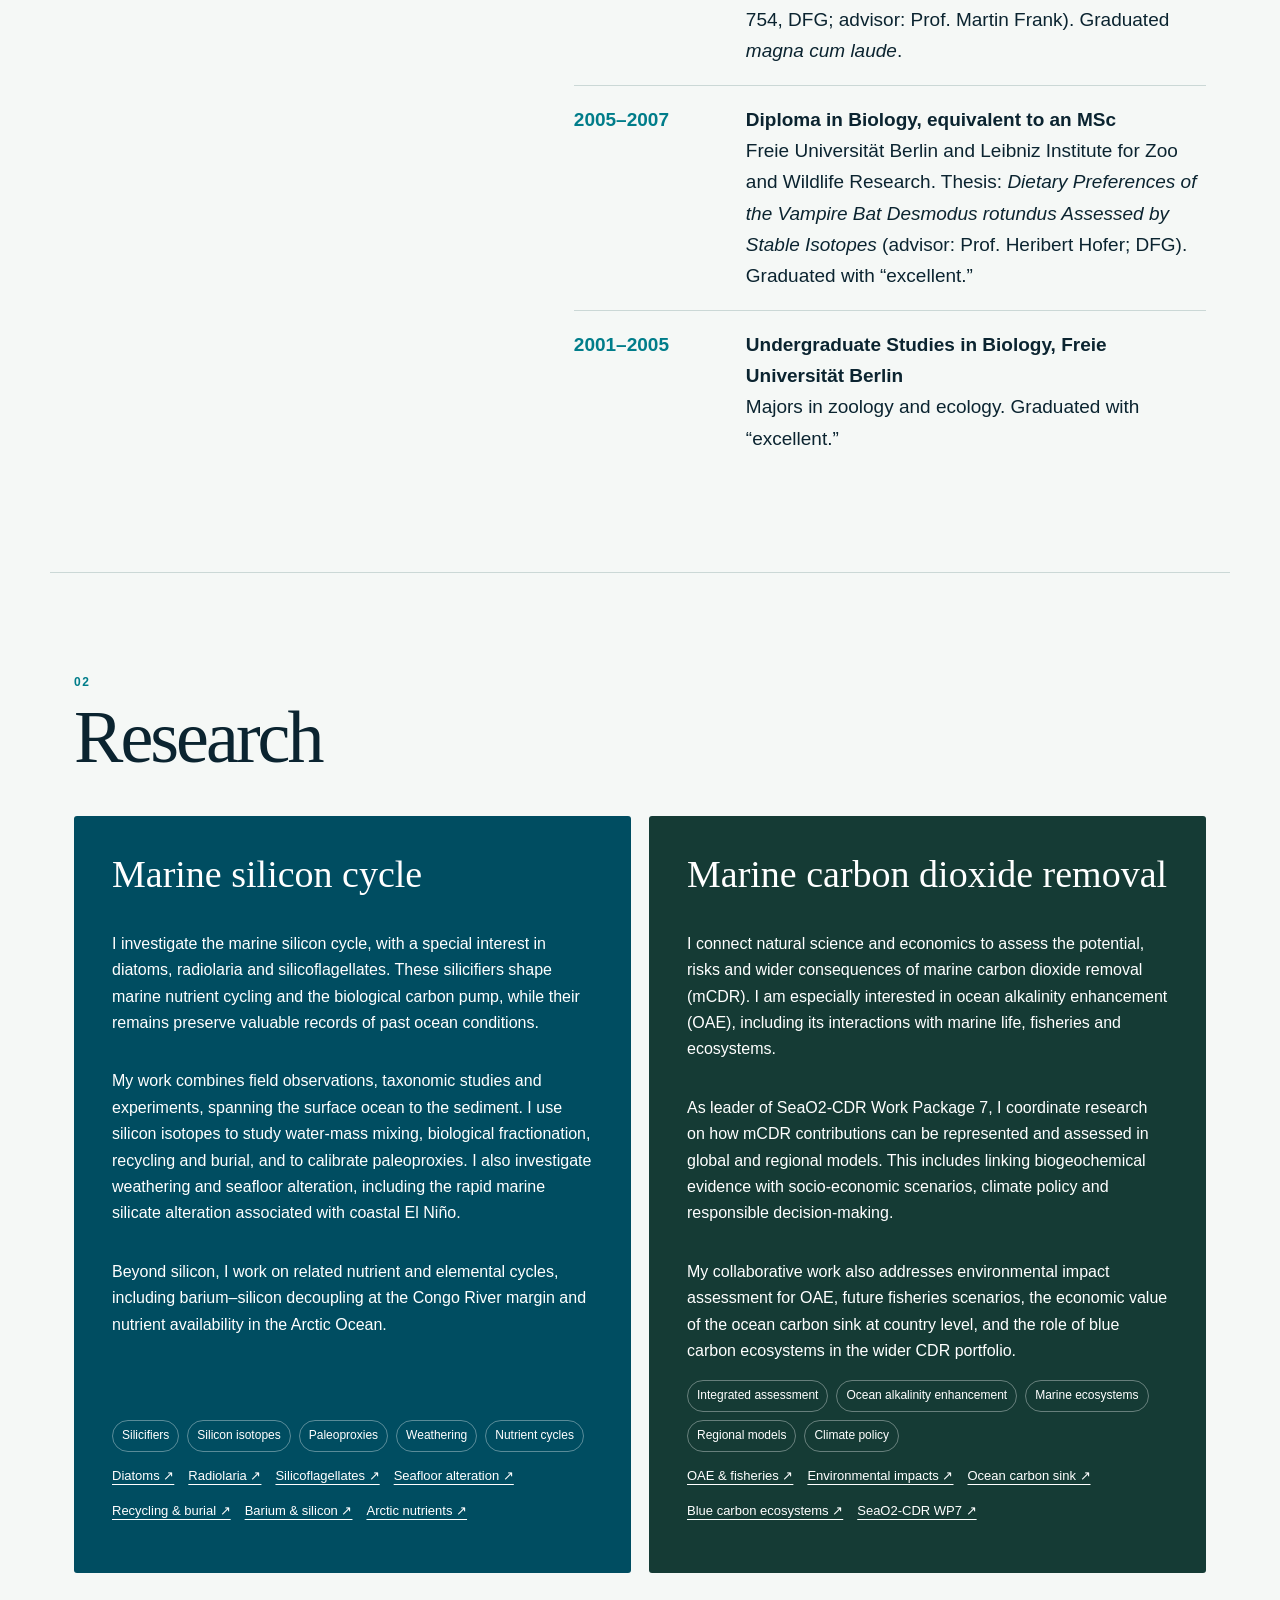
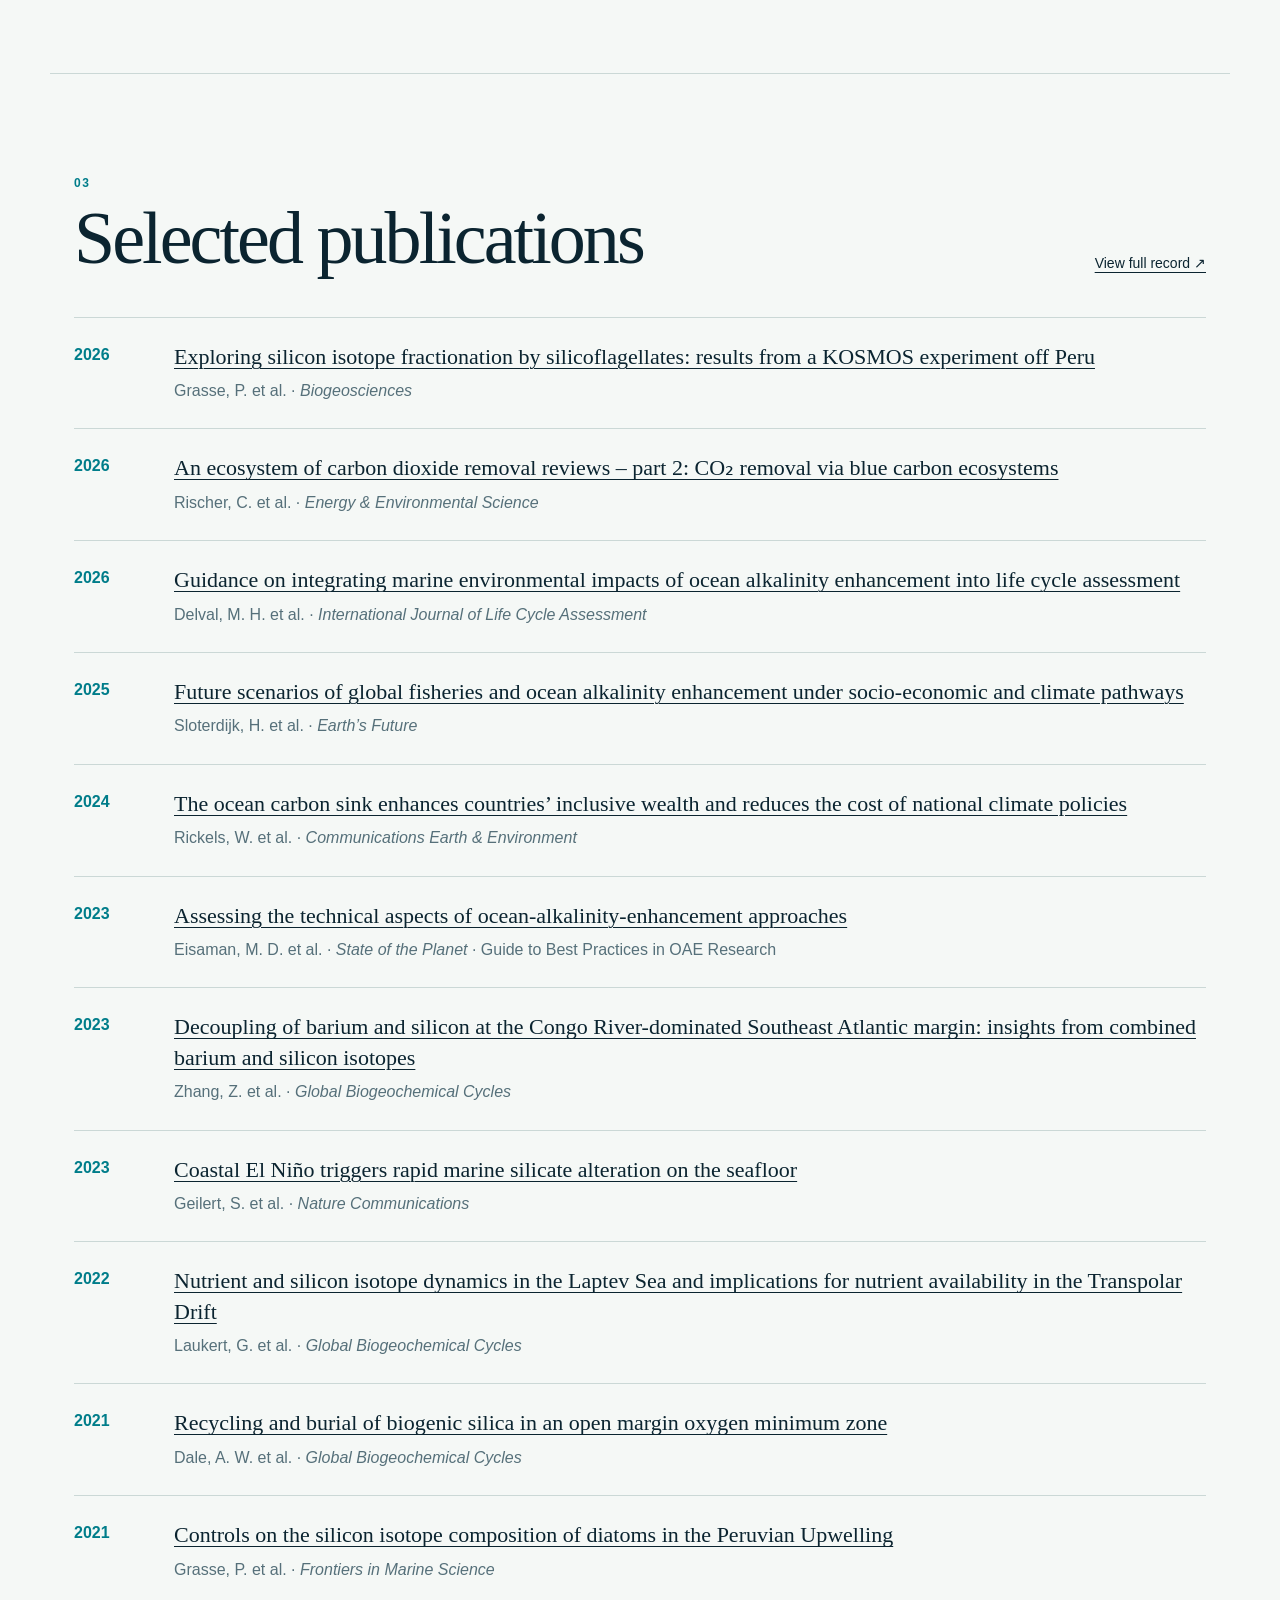
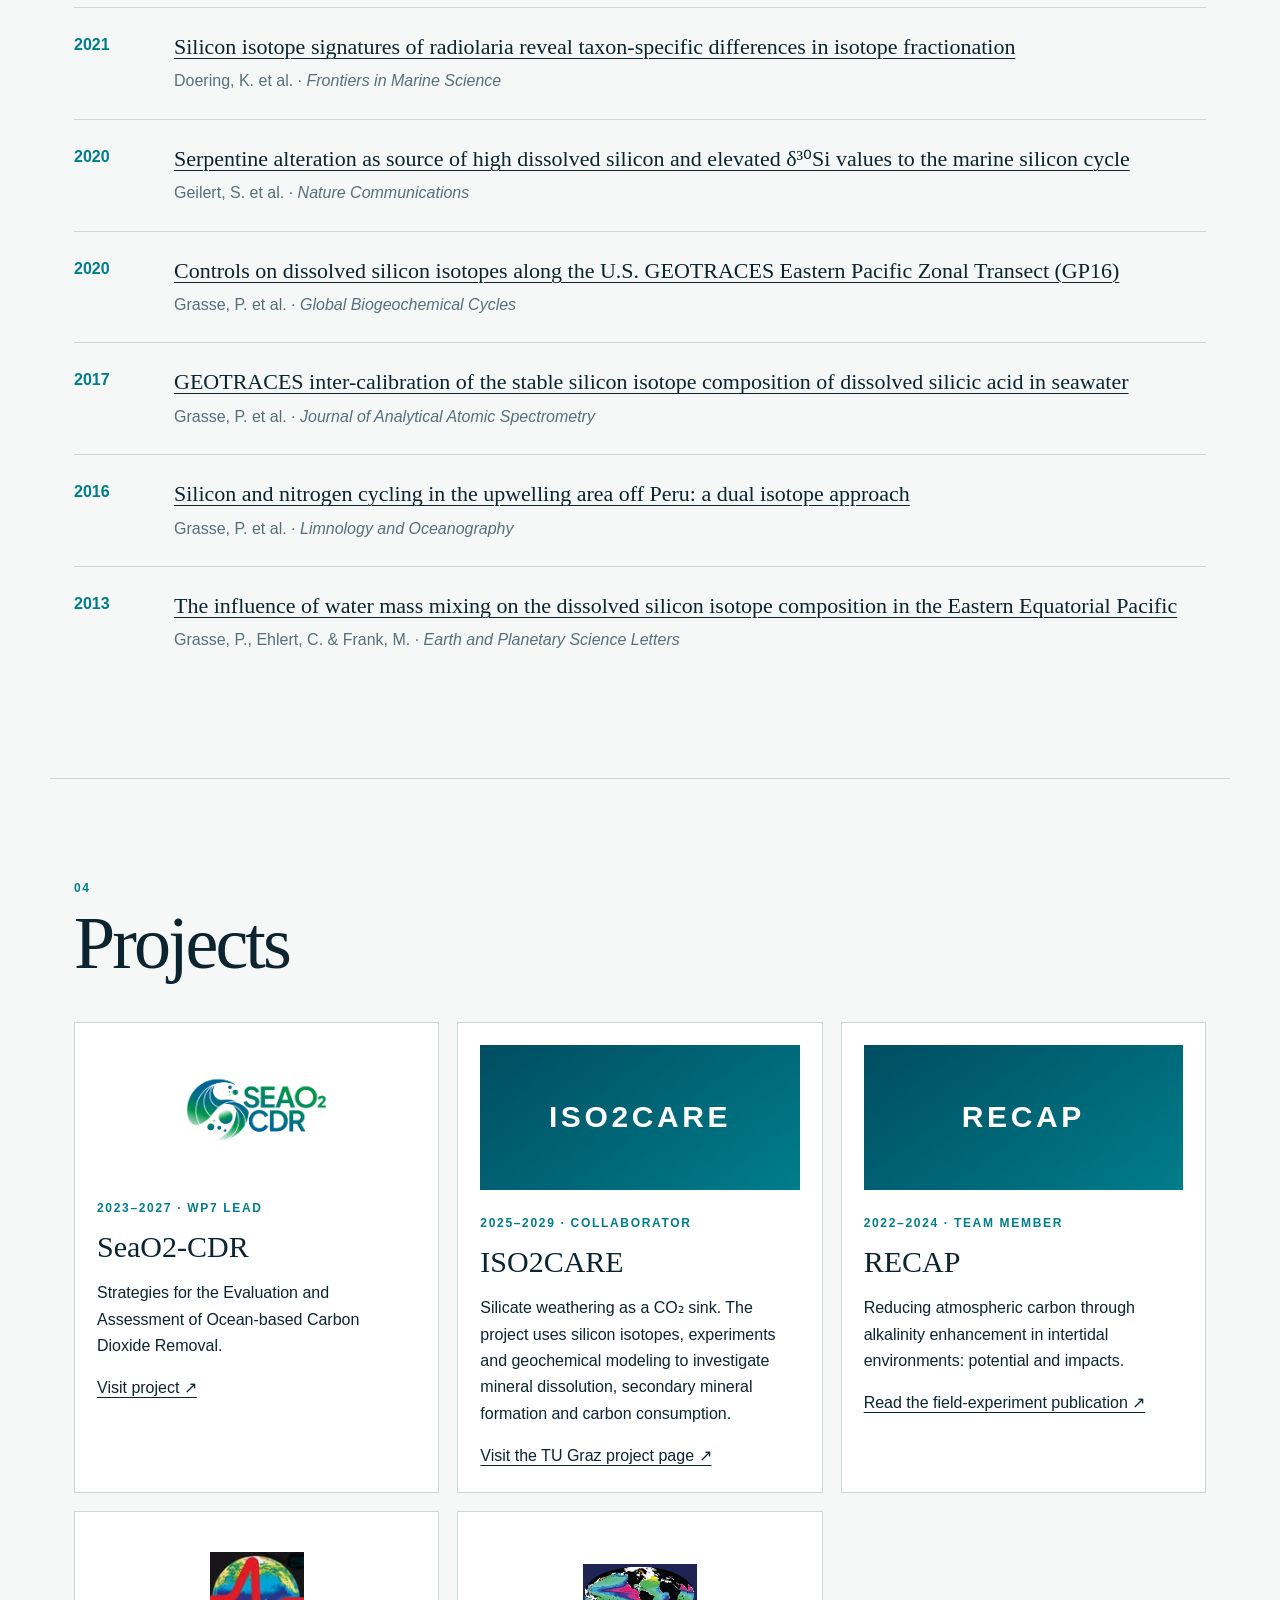
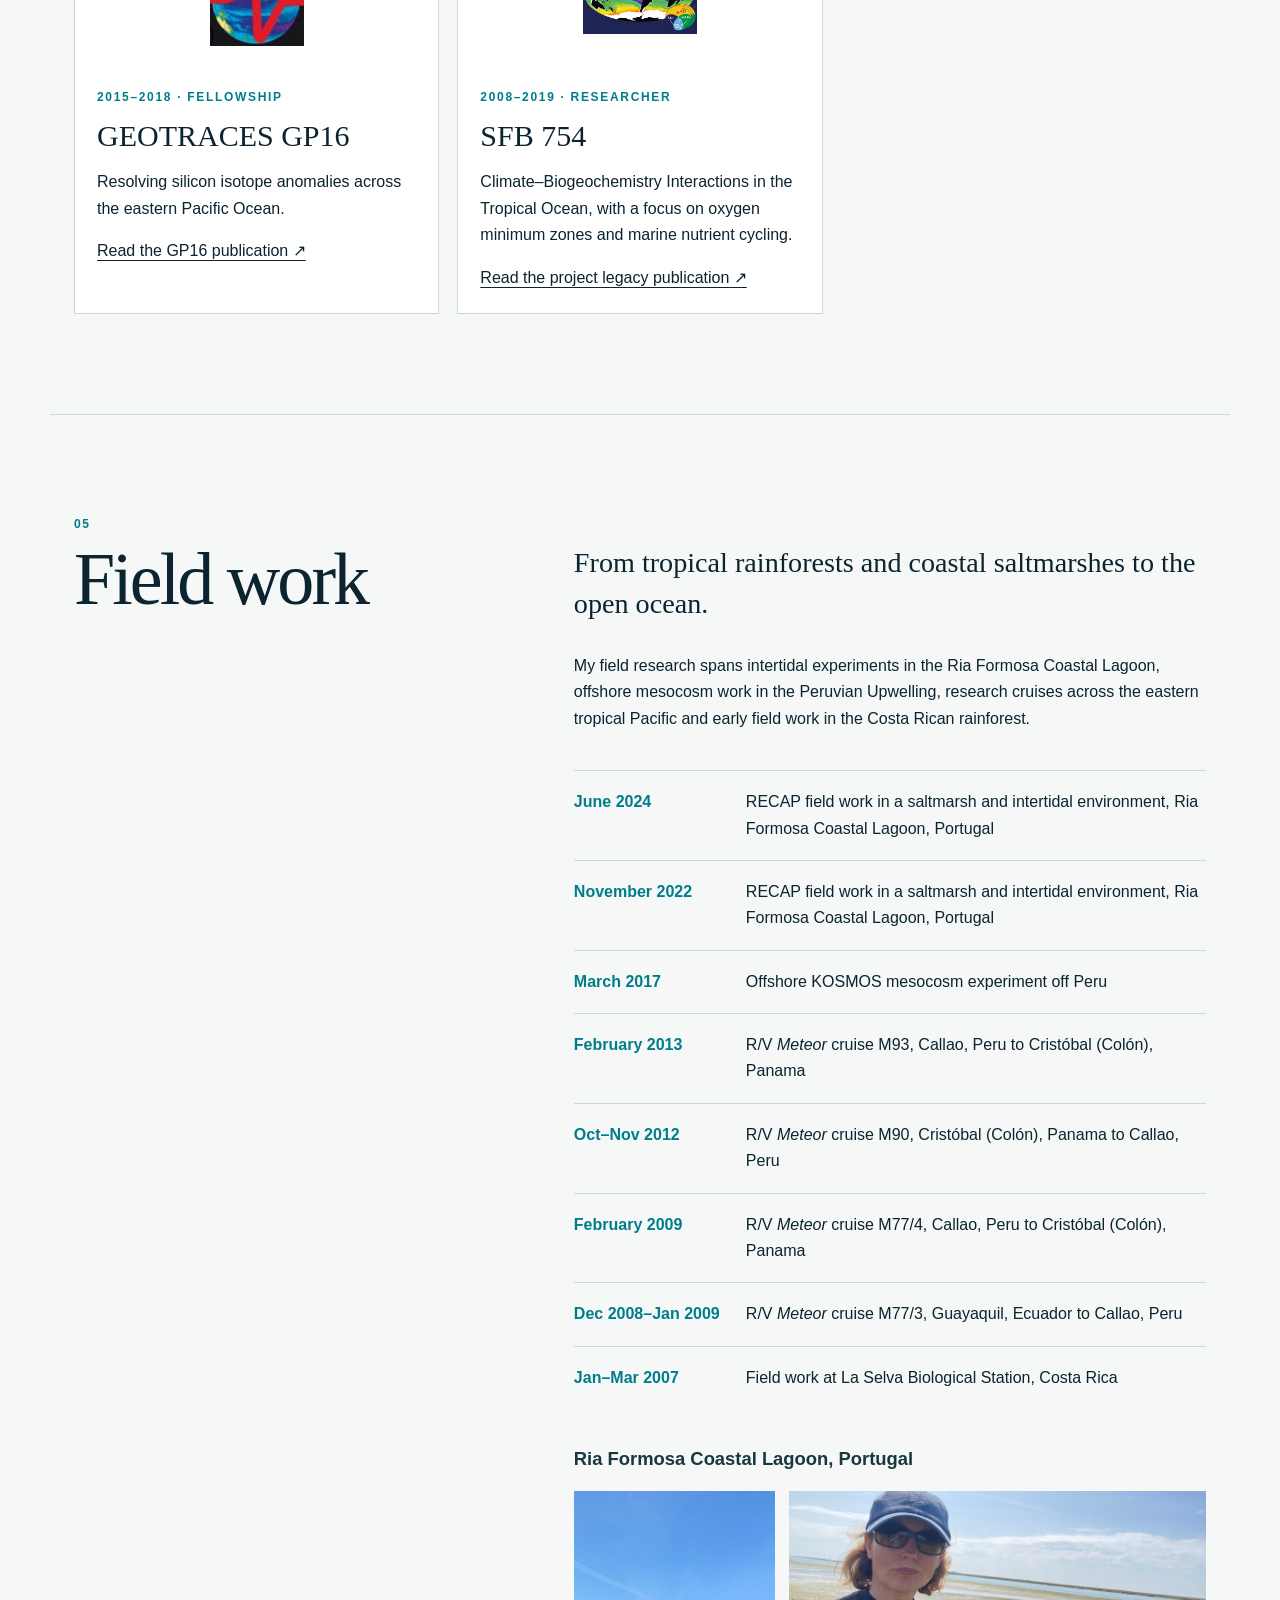
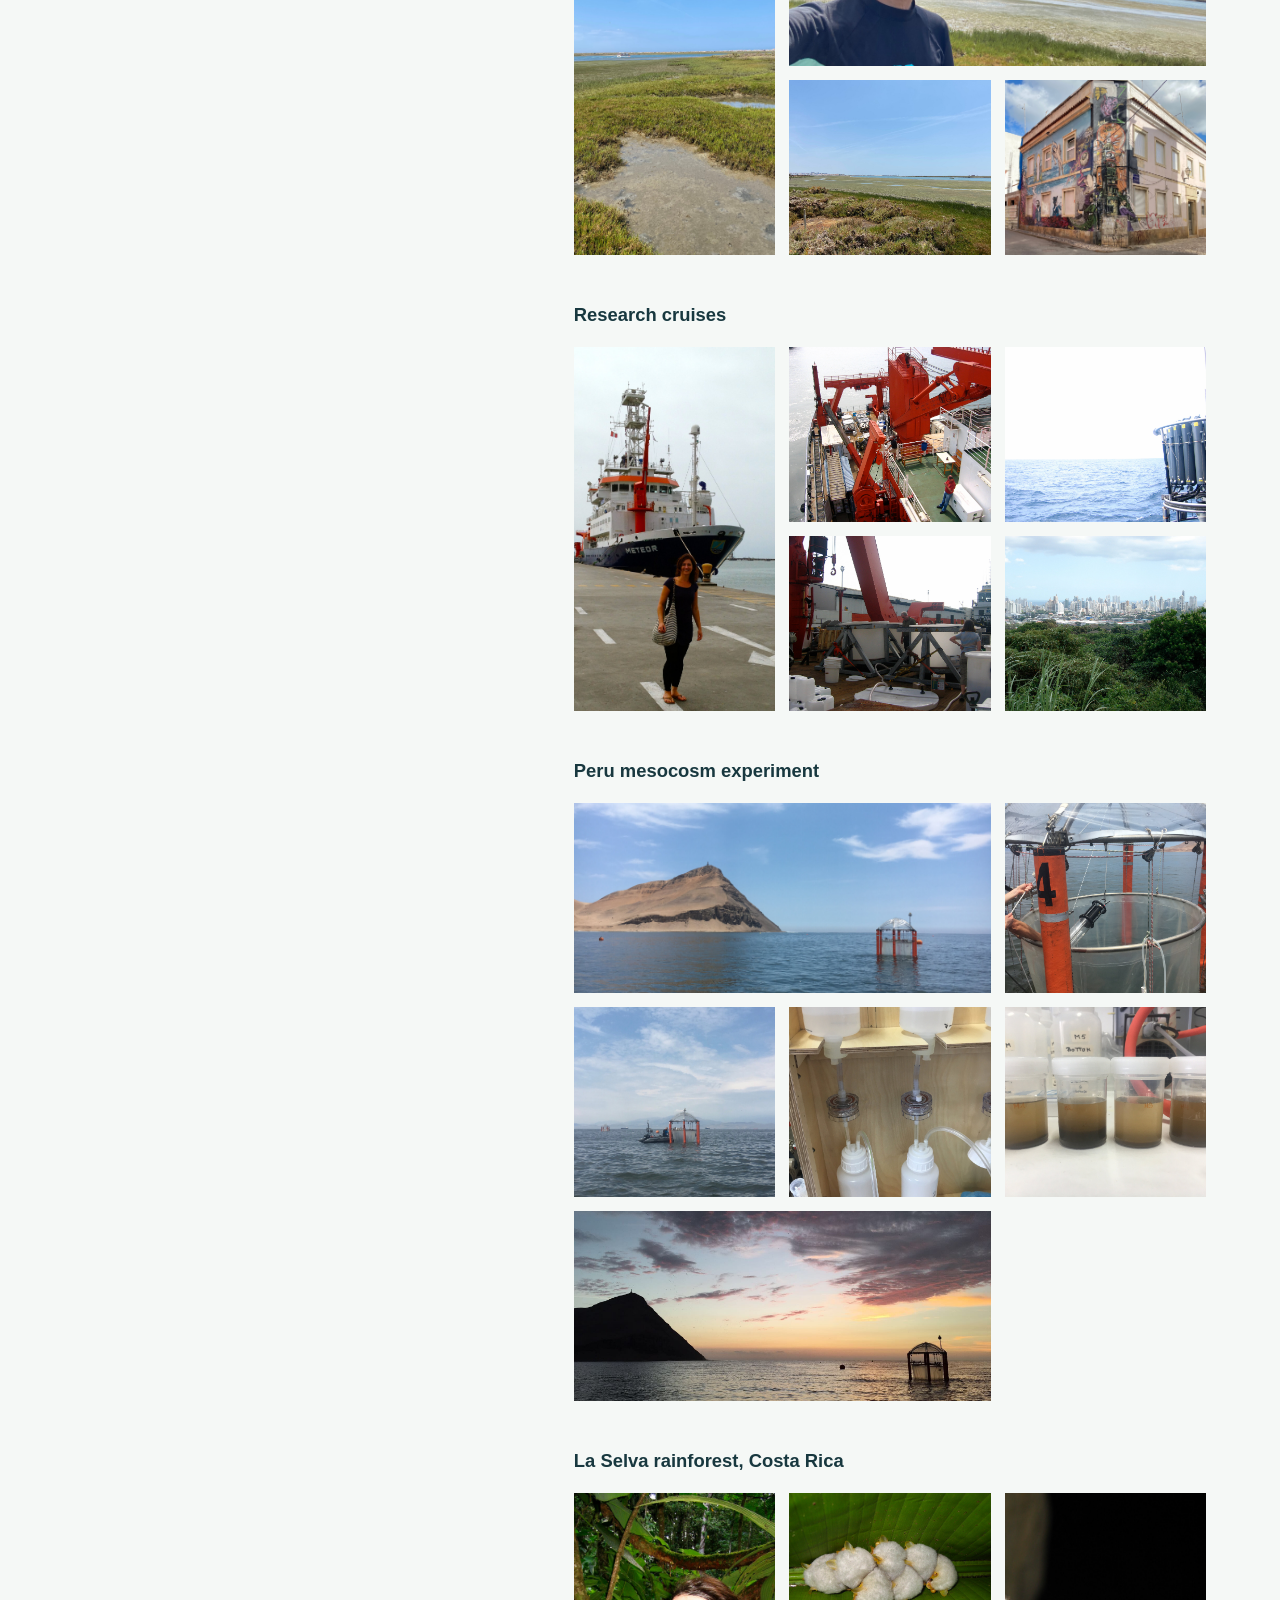
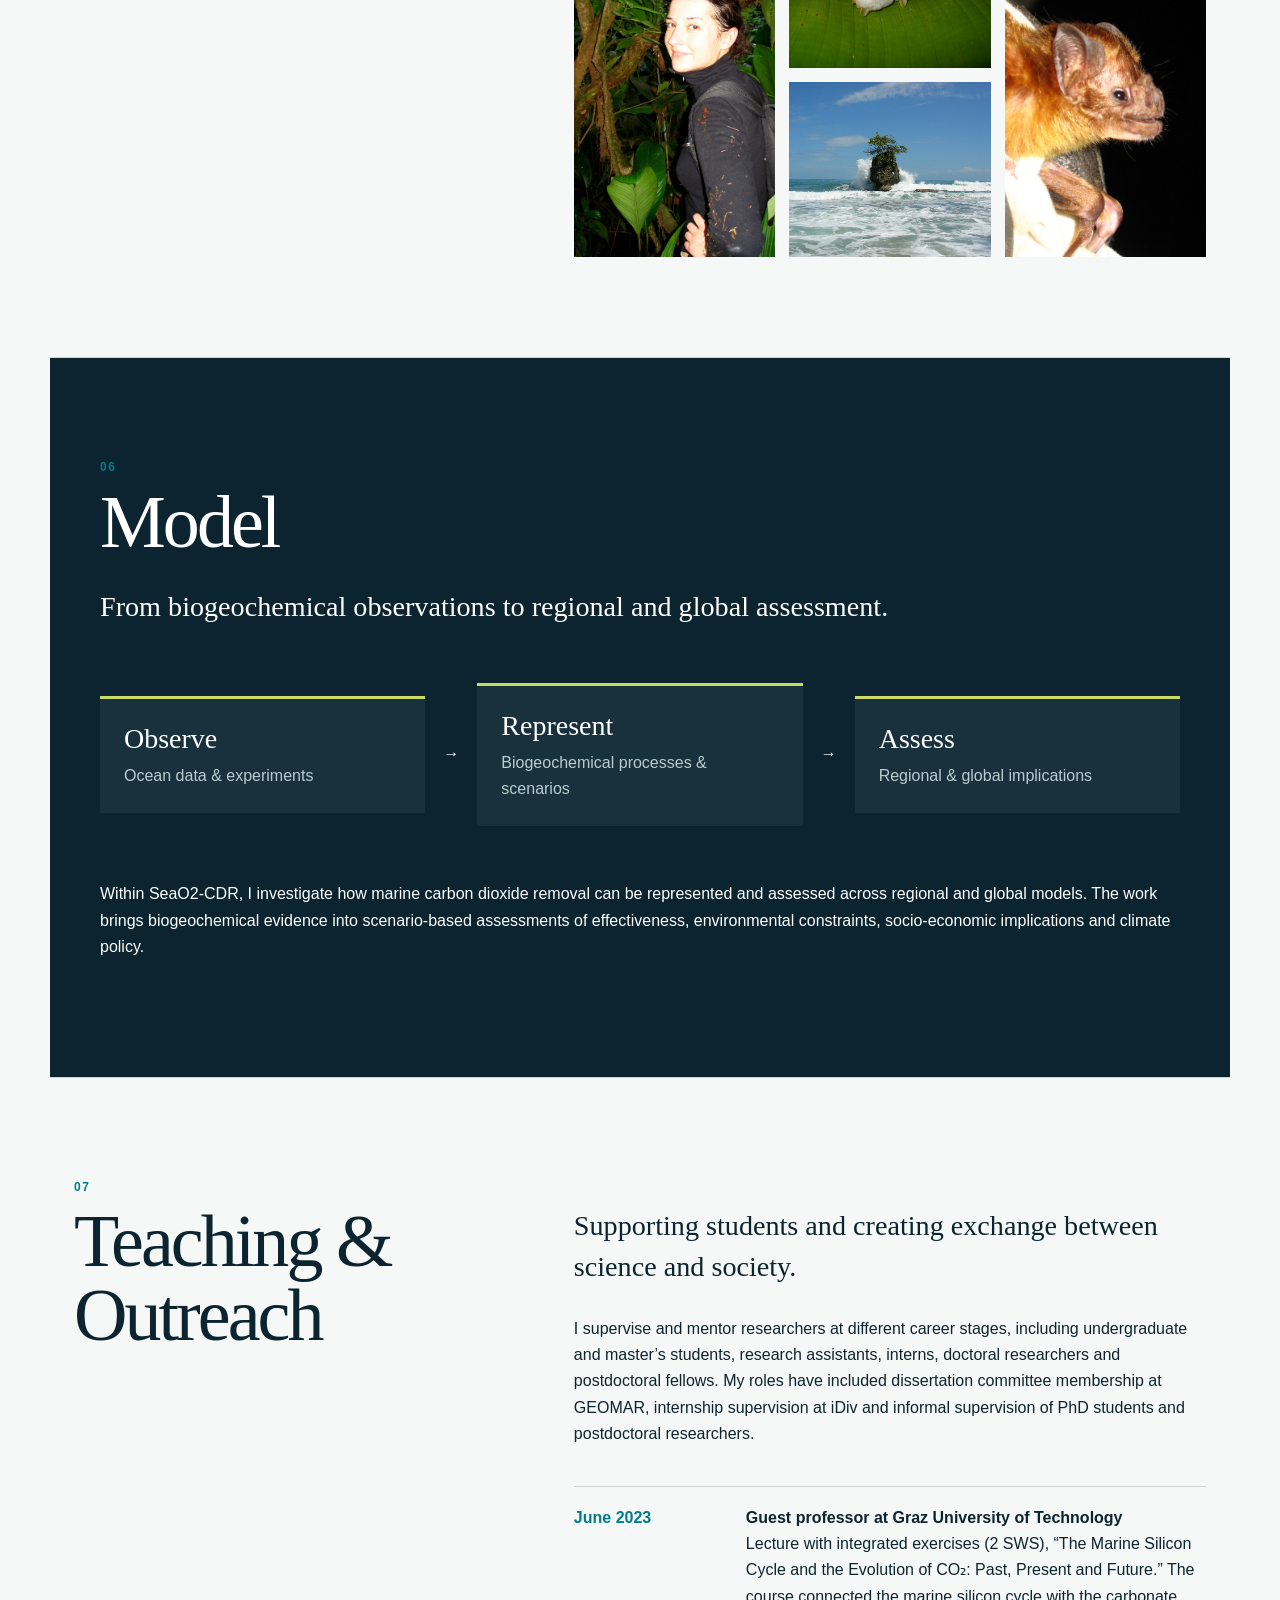
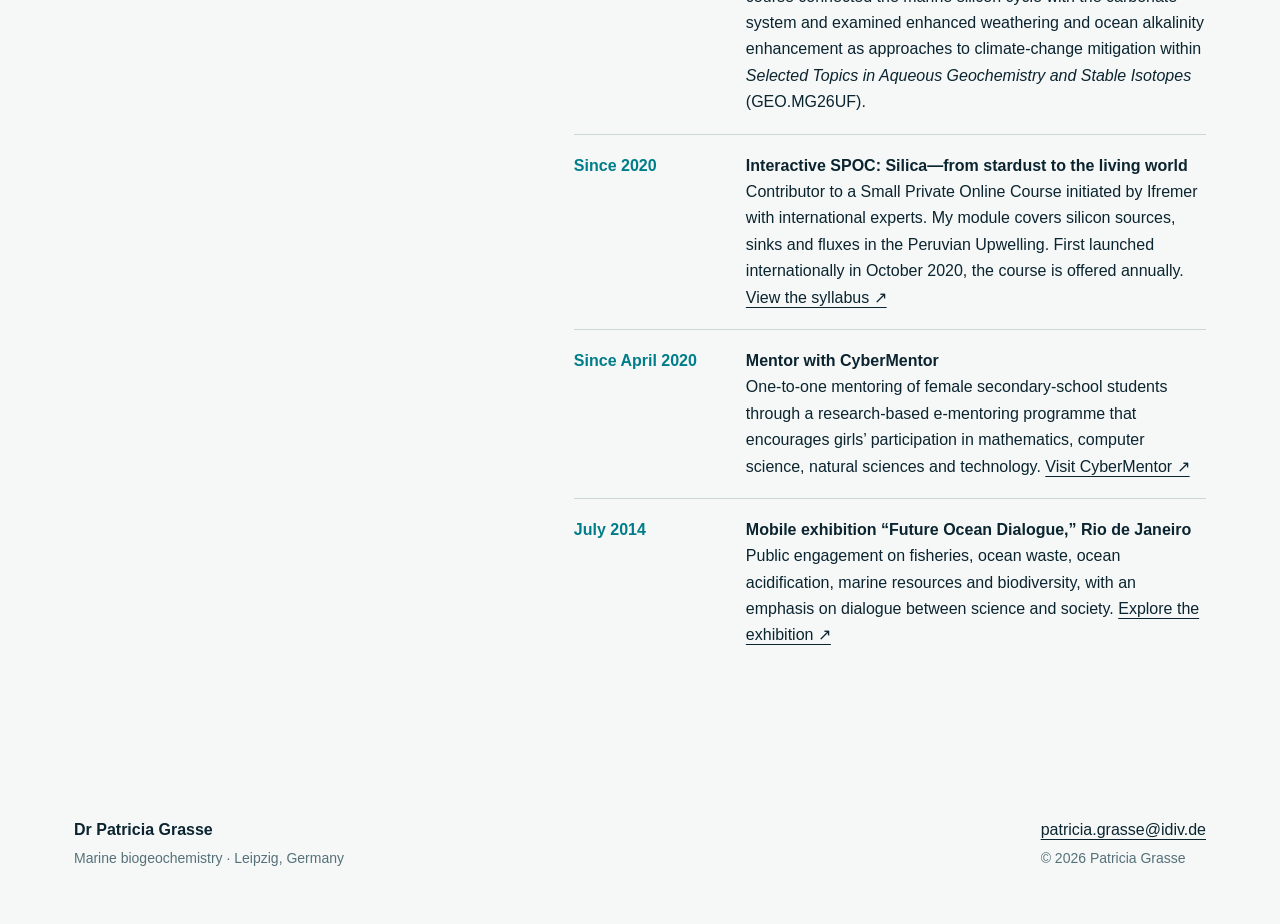
==== commit 323281c6: "Add files via upload" ====
--- a/index.html
+++ b/index.html
@@ -100,6 +100,20 @@
       font-size: .82rem;
       line-height: 1.25;
       pointer-events: none;
+      opacity: 0;
+      transform: translateY(8px);
+      transition: opacity .22s ease, transform .22s ease;
+    }
+    .field-gallery figure:hover figcaption,
+    .field-gallery figure:focus-within figcaption {
+      opacity: 1;
+      transform: translateY(0);
+    }
+    @media (hover: none) {
+      .field-gallery figcaption {
+        opacity: 1;
+        transform: none;
+      }
     }
     @media (max-width: 520px) {
       .field-timeline > div { grid-template-columns: 1fr; gap: 4px; }
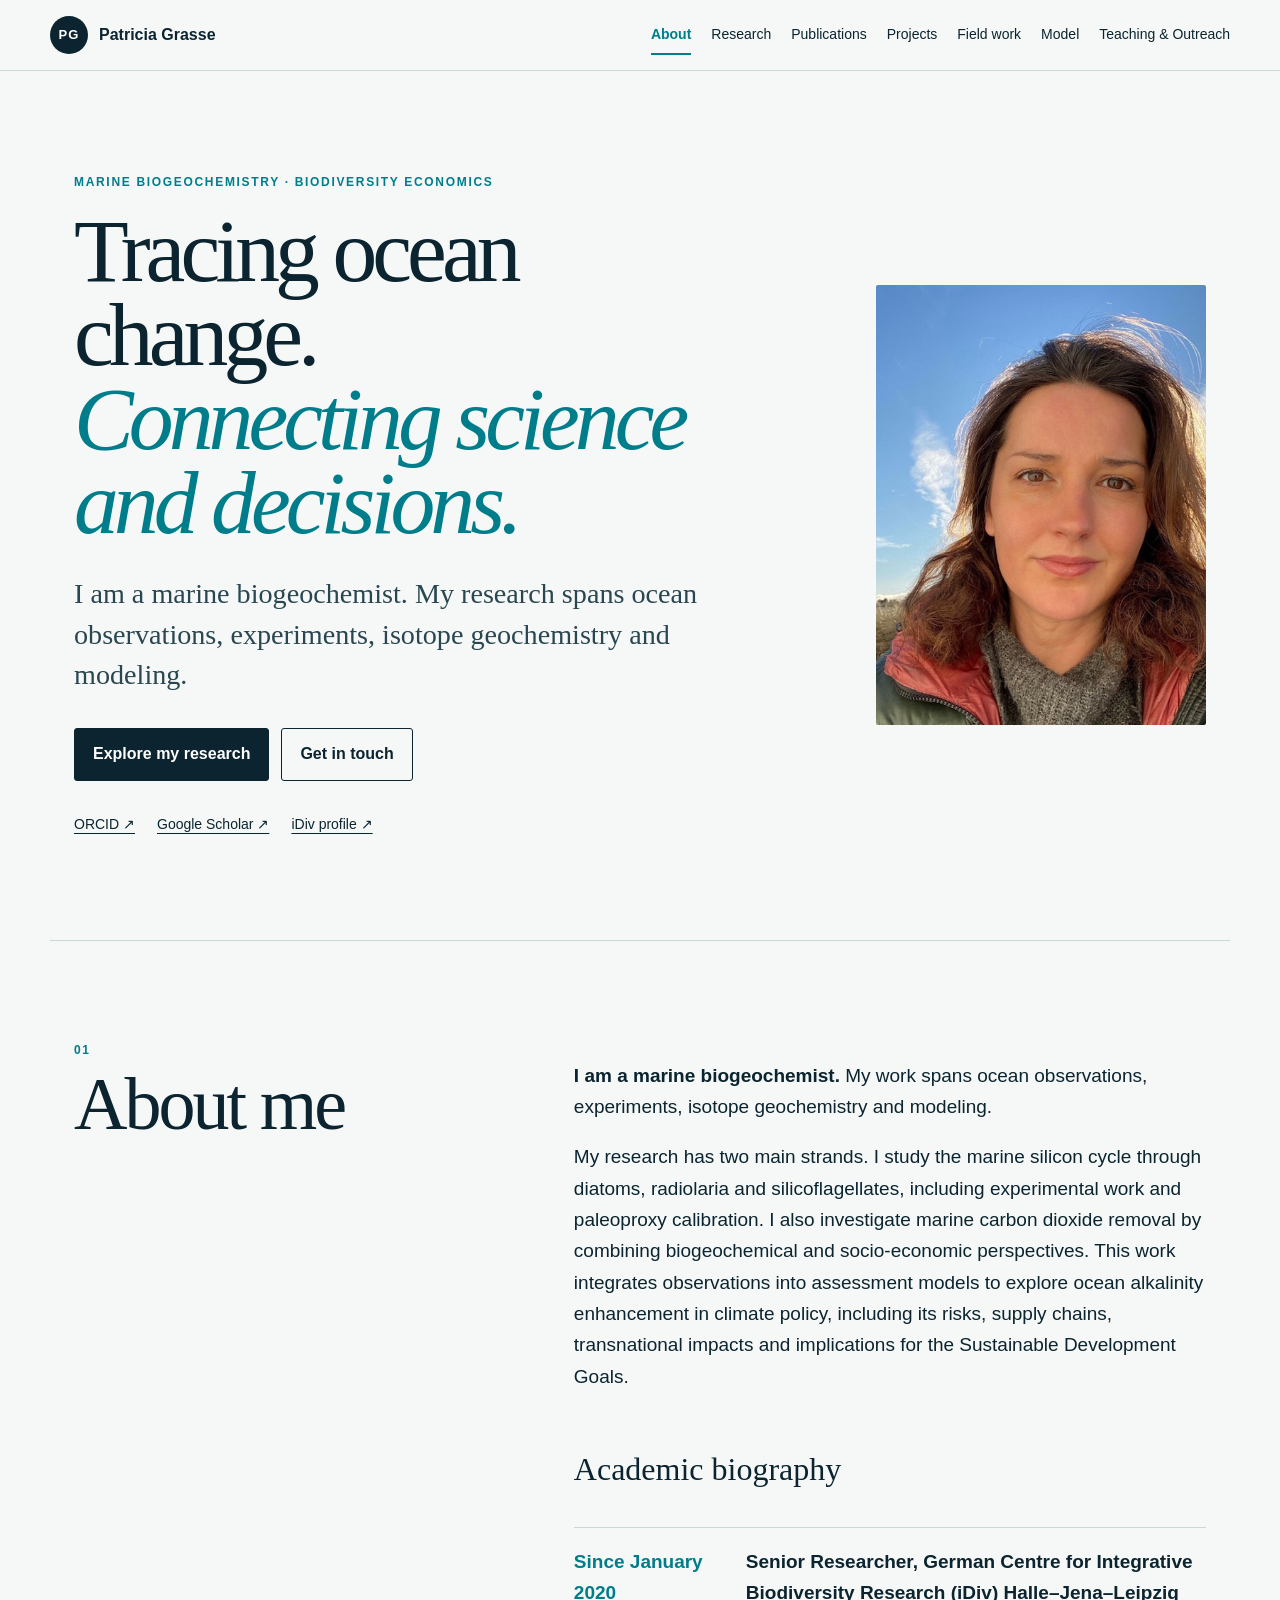
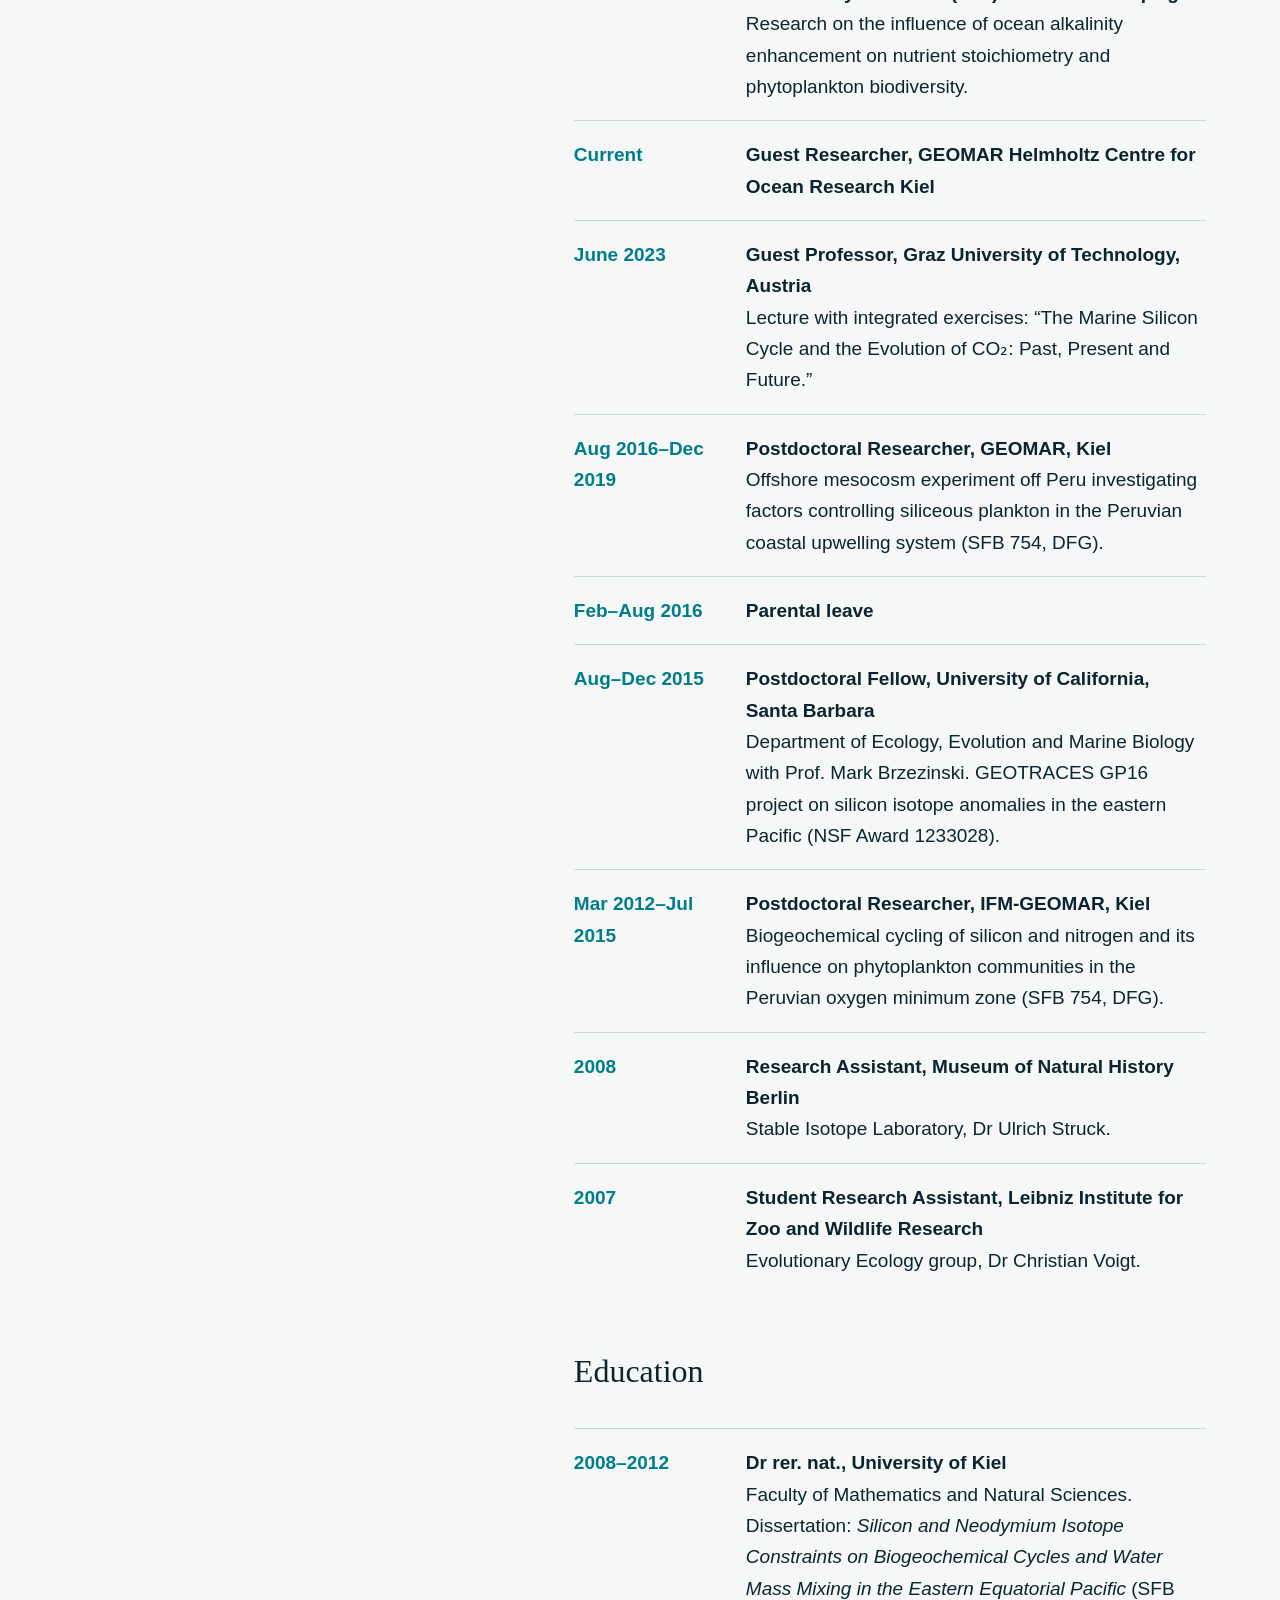
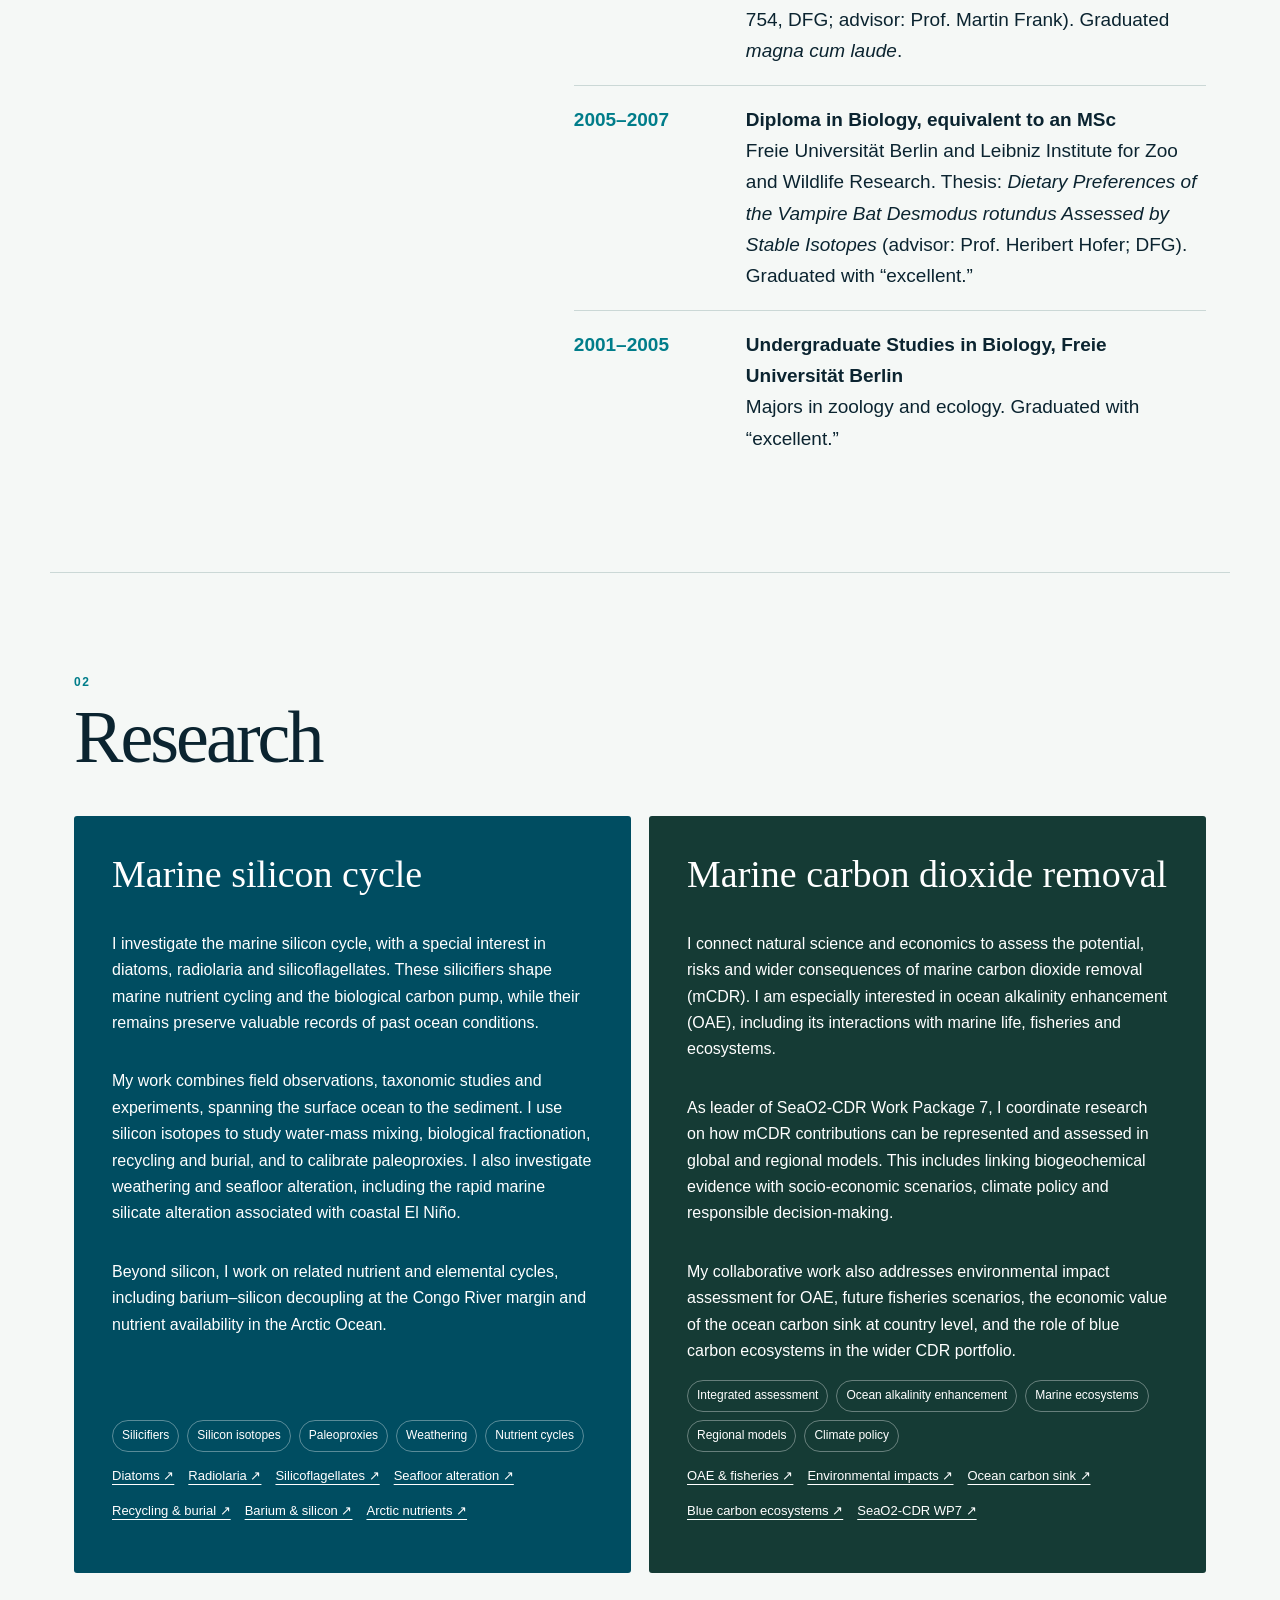
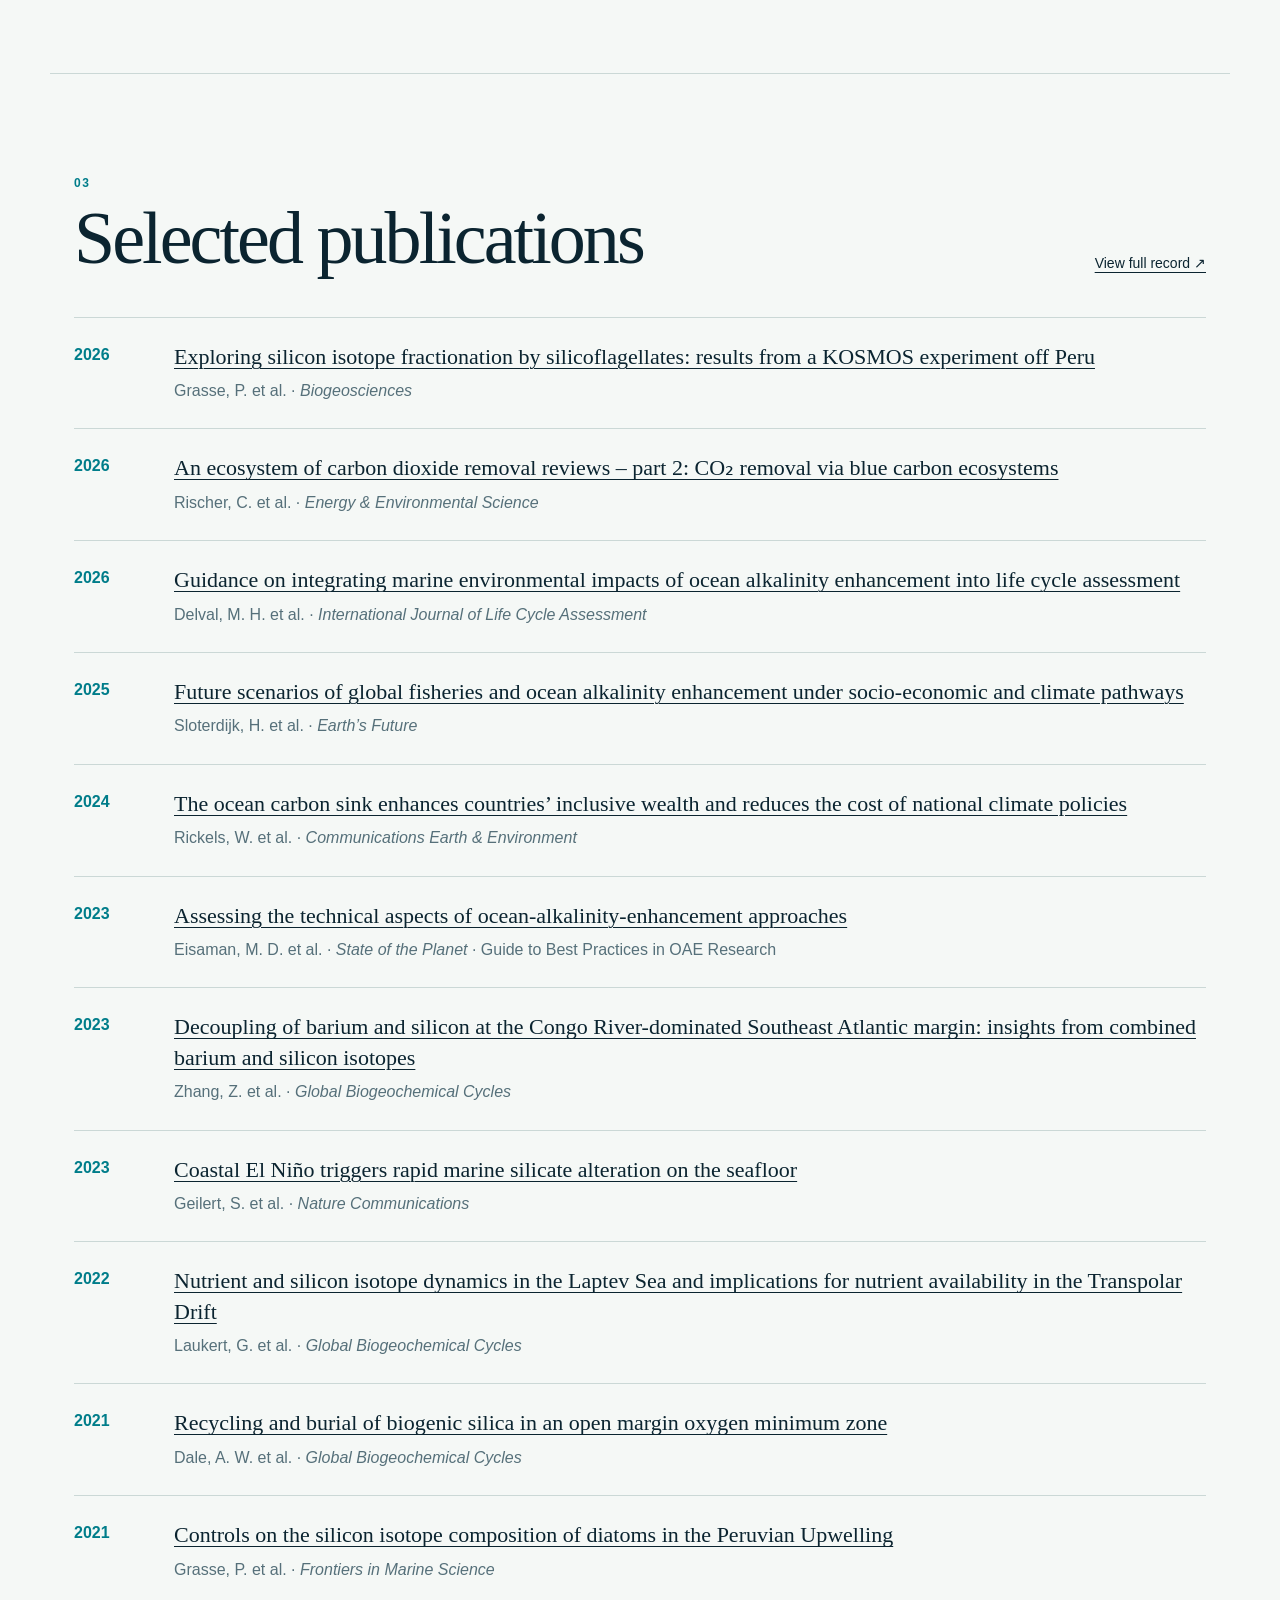
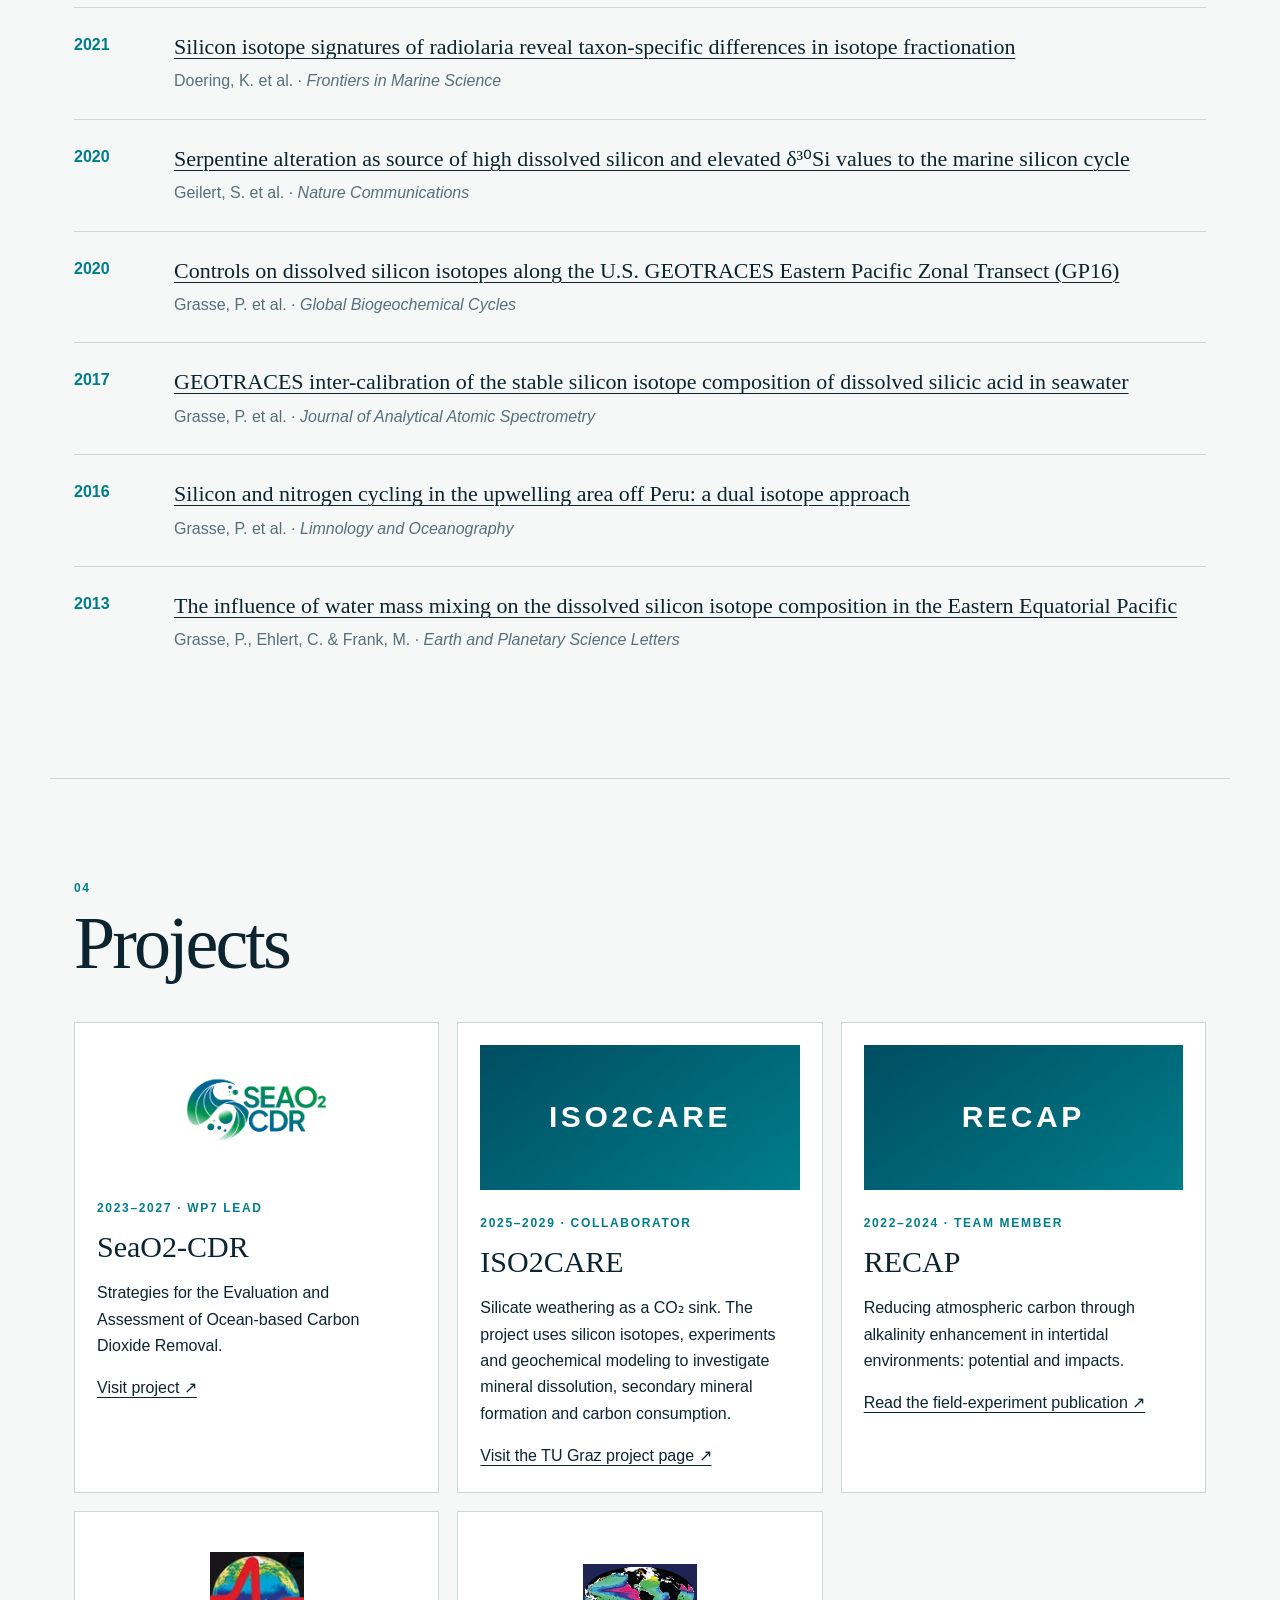
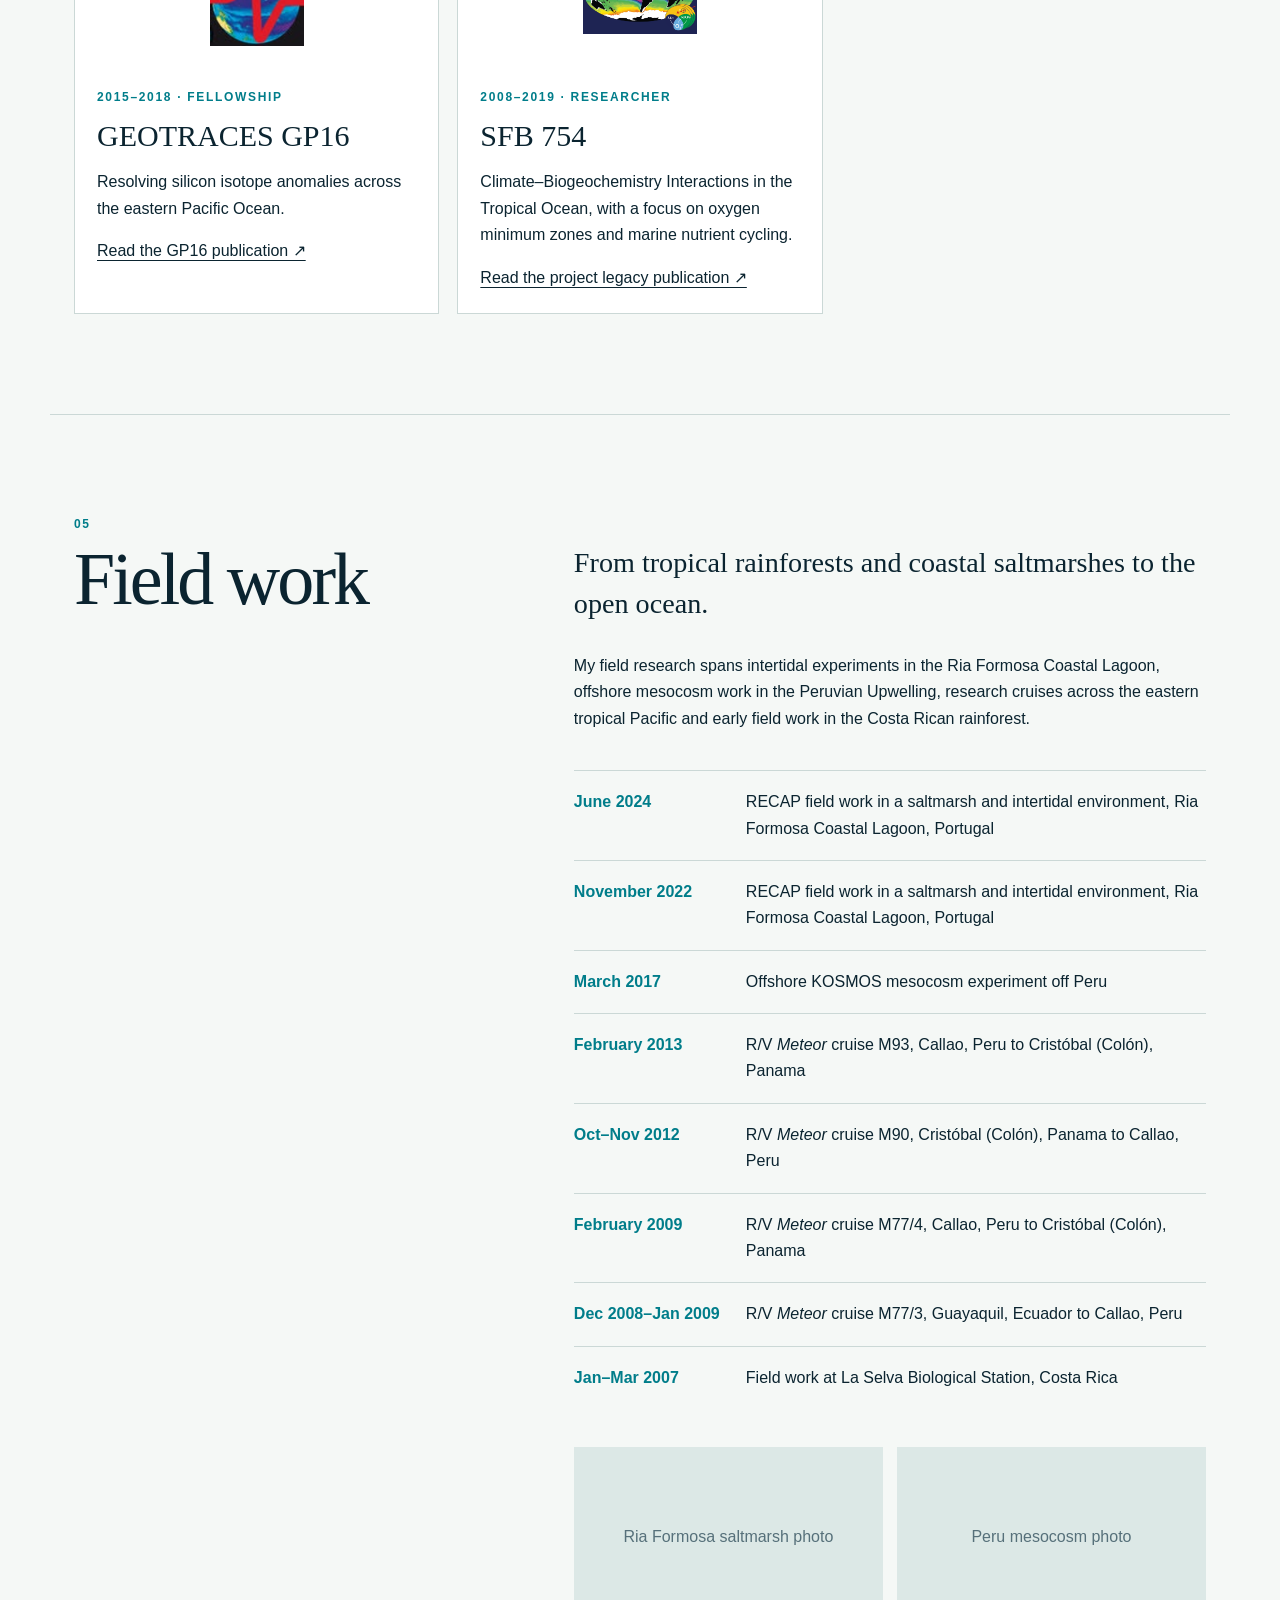
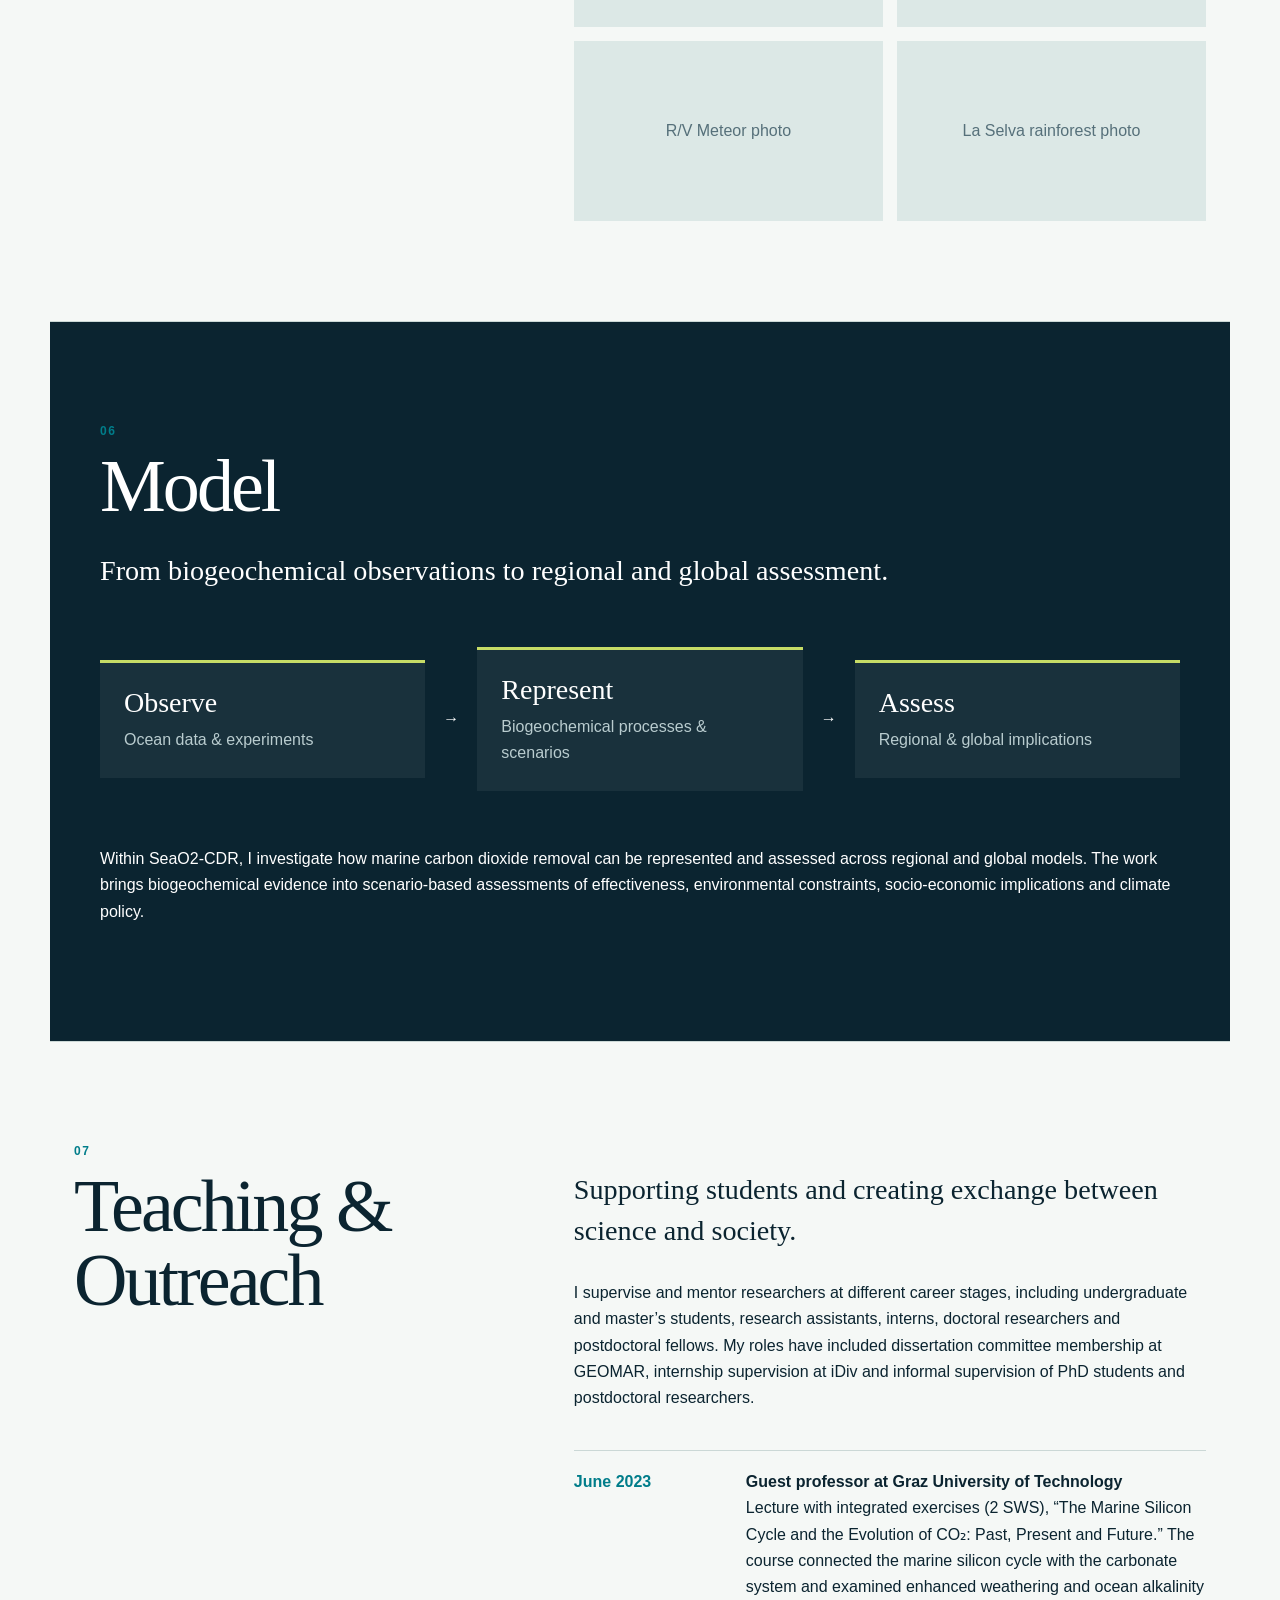
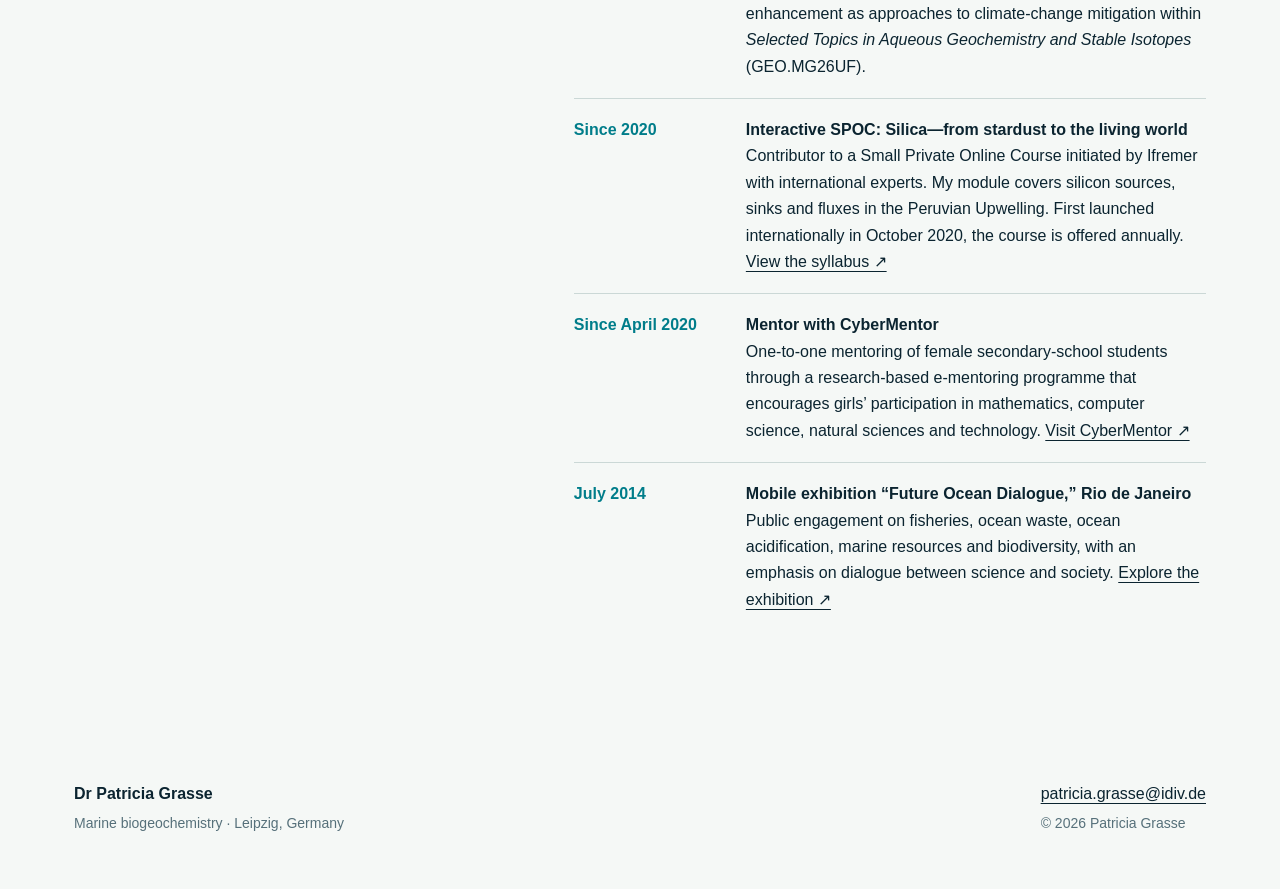
==== commit a2faa874: "Add files via upload" ====
--- a/index.html
+++ b/index.html
@@ -56,71 +56,24 @@
     }
     .field-timeline dt { color: #007d8a; font-weight: 700; }
     .field-timeline dd { margin: 0; }
-    .field-gallery {
+    .field-photo-placeholders {
       display: grid;
-      grid-template-columns: repeat(3, 1fr);
-      grid-auto-rows: 175px;
+      grid-template-columns: repeat(2, 1fr);
       gap: 14px;
       margin-top: 38px;
     }
-    .field-gallery-title {
-      margin: 38px 0 -18px;
-      font: 700 1.15rem/1.3 Arial, sans-serif;
-      color: #18383f;
-    }
-    .field-gallery + .field-gallery-title { margin-top: 48px; }
-    .mesocosm-gallery { grid-auto-rows: 190px; }
-    .mesocosm-gallery .wide,
-    .ria-gallery .wide { grid-column: span 2; }
-    .field-gallery figure {
-      position: relative;
-      min-width: 0;
-      height: 100%;
-      margin: 0;
-      overflow: hidden;
+    .field-photo-placeholders div {
+      min-height: 180px;
+      display: grid;
+      place-items: center;
+      padding: 20px;
       background: #dce8e6;
-    }
-    .field-gallery .portrait { grid-row: span 2; }
-    .field-gallery a,
-    .field-gallery img { display: block; width: 100%; height: 100%; }
-    .field-gallery img {
-      object-fit: cover;
-      transition: transform .25s ease;
-    }
-    .field-gallery a:hover img,
-    .field-gallery a:focus-visible img { transform: scale(1.025); }
-    .field-gallery figcaption {
-      position: absolute;
-      right: 0;
-      bottom: 0;
-      left: 0;
-      padding: 24px 12px 10px;
-      color: #fff;
-      background: linear-gradient(transparent, rgba(8, 28, 34, .82));
-      font-size: .82rem;
-      line-height: 1.25;
-      pointer-events: none;
-      opacity: 0;
-      transform: translateY(8px);
-      transition: opacity .22s ease, transform .22s ease;
-    }
-    .field-gallery figure:hover figcaption,
-    .field-gallery figure:focus-within figcaption {
-      opacity: 1;
-      transform: translateY(0);
-    }
-    @media (hover: none) {
-      .field-gallery figcaption {
-        opacity: 1;
-        transform: none;
-      }
+      color: #56707a;
+      text-align: center;
     }
     @media (max-width: 520px) {
       .field-timeline > div { grid-template-columns: 1fr; gap: 4px; }
-      .field-gallery { grid-template-columns: 1fr; grid-auto-rows: 220px; }
-      .field-gallery .portrait { grid-row: auto; height: 390px; }
-      .mesocosm-gallery .wide,
-      .ria-gallery .wide { grid-column: auto; }
+      .field-photo-placeholders { grid-template-columns: 1fr; }
     }
     #navigation a {
       position: relative;
@@ -304,134 +257,11 @@
           <div><dt>Dec 2008–Jan 2009</dt><dd>R/V <i>Meteor</i> cruise M77/3, Guayaquil, Ecuador to Callao, Peru</dd></div>
           <div><dt>Jan–Mar 2007</dt><dd>Field work at La Selva Biological Station, Costa Rica</dd></div>
         </dl>
-        <h3 class="field-gallery-title">Ria Formosa Coastal Lagoon, Portugal</h3>
-        <div class="field-gallery ria-gallery" aria-label="Photographs from RECAP field work in the Ria Formosa Coastal Lagoon">
-          <figure class="portrait">
-            <a href="assets/ria-formosa-saltmarsh-channel.jpg" target="_blank" aria-label="Open full photograph of the Ria Formosa saltmarsh">
-              <img src="assets/ria-formosa-saltmarsh-channel.jpg" alt="Tidal channel crossing a saltmarsh in the Ria Formosa Coastal Lagoon" loading="lazy">
-            </a>
-            <figcaption>Saltmarsh and tidal channel in Ria Formosa</figcaption>
-          </figure>
-          <figure class="wide">
-            <a href="assets/ria-formosa-fieldwork.jpg" target="_blank" aria-label="Open full photograph of Patricia Grasse during Ria Formosa field work">
-              <img src="assets/ria-formosa-fieldwork.jpg" alt="Patricia Grasse during intertidal field work in the Ria Formosa Coastal Lagoon" loading="lazy">
-            </a>
-            <figcaption>RECAP field work in the intertidal environment</figcaption>
-          </figure>
-          <figure>
-            <a href="assets/ria-formosa-lagoon.jpg" target="_blank" aria-label="Open full photograph of the Ria Formosa lagoon and saltmarsh">
-              <img src="assets/ria-formosa-lagoon.jpg" alt="Wide view across the lagoon and saltmarsh at Ria Formosa" loading="lazy">
-            </a>
-            <figcaption>Lagoon and saltmarsh landscape</figcaption>
-          </figure>
-          <figure>
-            <a href="assets/ria-formosa-field-site-region.jpg" target="_blank" aria-label="Open full photograph from the Ria Formosa fieldwork region">
-              <img src="assets/ria-formosa-field-site-region.jpg" alt="Street art on a building near the Ria Formosa field site" loading="lazy">
-            </a>
-            <figcaption>Near the Ria Formosa field site</figcaption>
-          </figure>
-        </div>
-
-        <h3 class="field-gallery-title">Research cruises</h3>
-        <div class="field-gallery" aria-label="Photographs from research cruises and field work">
-          <figure class="portrait">
-            <a href="assets/Meteor2.jpg" target="_blank" aria-label="Open full photograph of Patricia Grasse with R/V Meteor">
-              <img src="assets/Meteor2.jpg" alt="Patricia Grasse standing in front of the research vessel Meteor" loading="lazy">
-            </a>
-            <figcaption>With R/V <i>Meteor</i></figcaption>
-          </figure>
-          <figure>
-            <a href="assets/Meteor1.jpg" target="_blank" aria-label="Open full photograph of the working deck aboard R/V Meteor">
-              <img src="assets/Meteor1.jpg" alt="Scientific working deck and cranes aboard R/V Meteor" loading="lazy">
-            </a>
-            <figcaption>Working deck aboard R/V <i>Meteor</i></figcaption>
-          </figure>
-          <figure>
-            <a href="assets/CTD.jpg" target="_blank" aria-label="Open full photograph of a CTD rosette at sea">
-              <img src="assets/CTD.jpg" alt="CTD rosette being deployed from a research vessel at sea" loading="lazy">
-            </a>
-            <figcaption>CTD deployment at sea</figcaption>
-          </figure>
-          <figure>
-            <a href="assets/Experiments.jpg" target="_blank" aria-label="Open full photograph of experimental equipment on deck">
-              <img src="assets/Experiments.jpg" alt="Experimental equipment prepared on the deck of a research vessel" loading="lazy">
-            </a>
-            <figcaption>Preparing experiments on deck</figcaption>
-          </figure>
-          <figure>
-            <a href="assets/Panama.jpg" target="_blank" aria-label="Open full photograph of Panama City">
-              <img src="assets/Panama.jpg" alt="Panoramic view of Panama City from the surrounding tropical vegetation" loading="lazy">
-            </a>
-            <figcaption>Panama during eastern tropical Pacific field work</figcaption>
-          </figure>
-        </div>
-
-        <h3 class="field-gallery-title">Peru mesocosm experiment</h3>
-        <div class="field-gallery mesocosm-gallery" aria-label="Photographs from the 2017 KOSMOS mesocosm experiment off Peru">
-          <figure class="wide">
-            <a href="assets/peru-mesocosm-coast.jpg" target="_blank" aria-label="Open full photograph of a KOSMOS mesocosm off the Peruvian coast">
-              <img src="assets/peru-mesocosm-coast.jpg" alt="KOSMOS mesocosm deployed in coastal waters off Peru" loading="lazy">
-            </a>
-            <figcaption>KOSMOS mesocosm off the Peruvian coast</figcaption>
-          </figure>
-          <figure>
-            <a href="assets/peru-mesocosm-sampling.jpg" target="_blank" aria-label="Open full photograph of sampling inside a mesocosm">
-              <img src="assets/peru-mesocosm-sampling.jpg" alt="Scientific sampling inside a KOSMOS mesocosm" loading="lazy">
-            </a>
-            <figcaption>Sampling inside a mesocosm</figcaption>
-          </figure>
-          <figure>
-            <a href="assets/peru-mesocosm-array.jpg" target="_blank" aria-label="Open full photograph of the mesocosm array">
-              <img src="assets/peru-mesocosm-array.jpg" alt="Multiple KOSMOS mesocosms deployed off Peru" loading="lazy">
-            </a>
-            <figcaption>Mesocosm array and sampling work</figcaption>
-          </figure>
-          <figure>
-            <a href="assets/peru-mesocosm-filtration.jpg" target="_blank" aria-label="Open full photograph of the filtration setup">
-              <img src="assets/peru-mesocosm-filtration.jpg" alt="Filtration setup used to process mesocosm samples" loading="lazy">
-            </a>
-            <figcaption>Processing samples by filtration</figcaption>
-          </figure>
-          <figure>
-            <a href="assets/peru-mesocosm-samples.jpg" target="_blank" aria-label="Open full photograph of mesocosm samples">
-              <img src="assets/peru-mesocosm-samples.jpg" alt="Sample containers from the Peru mesocosm experiment" loading="lazy">
-            </a>
-            <figcaption>Mesocosm samples</figcaption>
-          </figure>
-          <figure class="wide">
-            <a href="assets/peru-mesocosm-sunset.jpg" target="_blank" aria-label="Open full photograph of a mesocosm at sunset">
-              <img src="assets/peru-mesocosm-sunset.jpg" alt="KOSMOS mesocosm off Peru at sunset" loading="lazy">
-            </a>
-            <figcaption>Mesocosm experiment at sunset</figcaption>
-          </figure>
-        </div>
-
-        <h3 class="field-gallery-title">La Selva rainforest, Costa Rica</h3>
-        <div class="field-gallery" aria-label="Photographs from field work at La Selva Biological Station and Costa Rica">
-          <figure class="portrait">
-            <a href="assets/la-selva-fieldwork.jpg" target="_blank" aria-label="Open full photograph of rainforest field work at La Selva">
-              <img src="assets/la-selva-fieldwork.jpg" alt="Patricia Grasse conducting field work in the tropical rainforest at La Selva Biological Station" loading="lazy">
-            </a>
-            <figcaption>Field work at La Selva Biological Station</figcaption>
-          </figure>
-          <figure>
-            <a href="assets/la-selva-white-bats.jpg" target="_blank" aria-label="Open full photograph of Honduran white bats">
-              <img src="assets/la-selva-white-bats.jpg" alt="A group of Honduran white bats resting beneath a large green leaf" loading="lazy">
-            </a>
-            <figcaption>Honduran white bats (<i>Ectophylla alba</i>)</figcaption>
-          </figure>
-          <figure class="portrait">
-            <a href="assets/la-selva-vampire-bat.jpg" target="_blank" aria-label="Open full photograph of a common vampire bat">
-              <img src="assets/la-selva-vampire-bat.jpg" alt="Close-up of a common vampire bat during field research" loading="lazy">
-            </a>
-            <figcaption>Common vampire bat (<i>Desmodus rotundus</i>)</figcaption>
-          </figure>
-          <figure>
-            <a href="assets/costa-rica-caribbean-coast.jpg" target="_blank" aria-label="Open full photograph of the Caribbean coast of Costa Rica">
-              <img src="assets/costa-rica-caribbean-coast.jpg" alt="Waves breaking around a forested rock on the Caribbean coast of Costa Rica" loading="lazy">
-            </a>
-            <figcaption>Caribbean coast, Costa Rica</figcaption>
-          </figure>
+        <div class="field-photo-placeholders" aria-label="Placeholders for future fieldwork photographs">
+          <div>Ria Formosa saltmarsh photo</div>
+          <div>Peru mesocosm photo</div>
+          <div>R/V Meteor photo</div>
+          <div>La Selva rainforest photo</div>
         </div>
       </div>
     </section>
